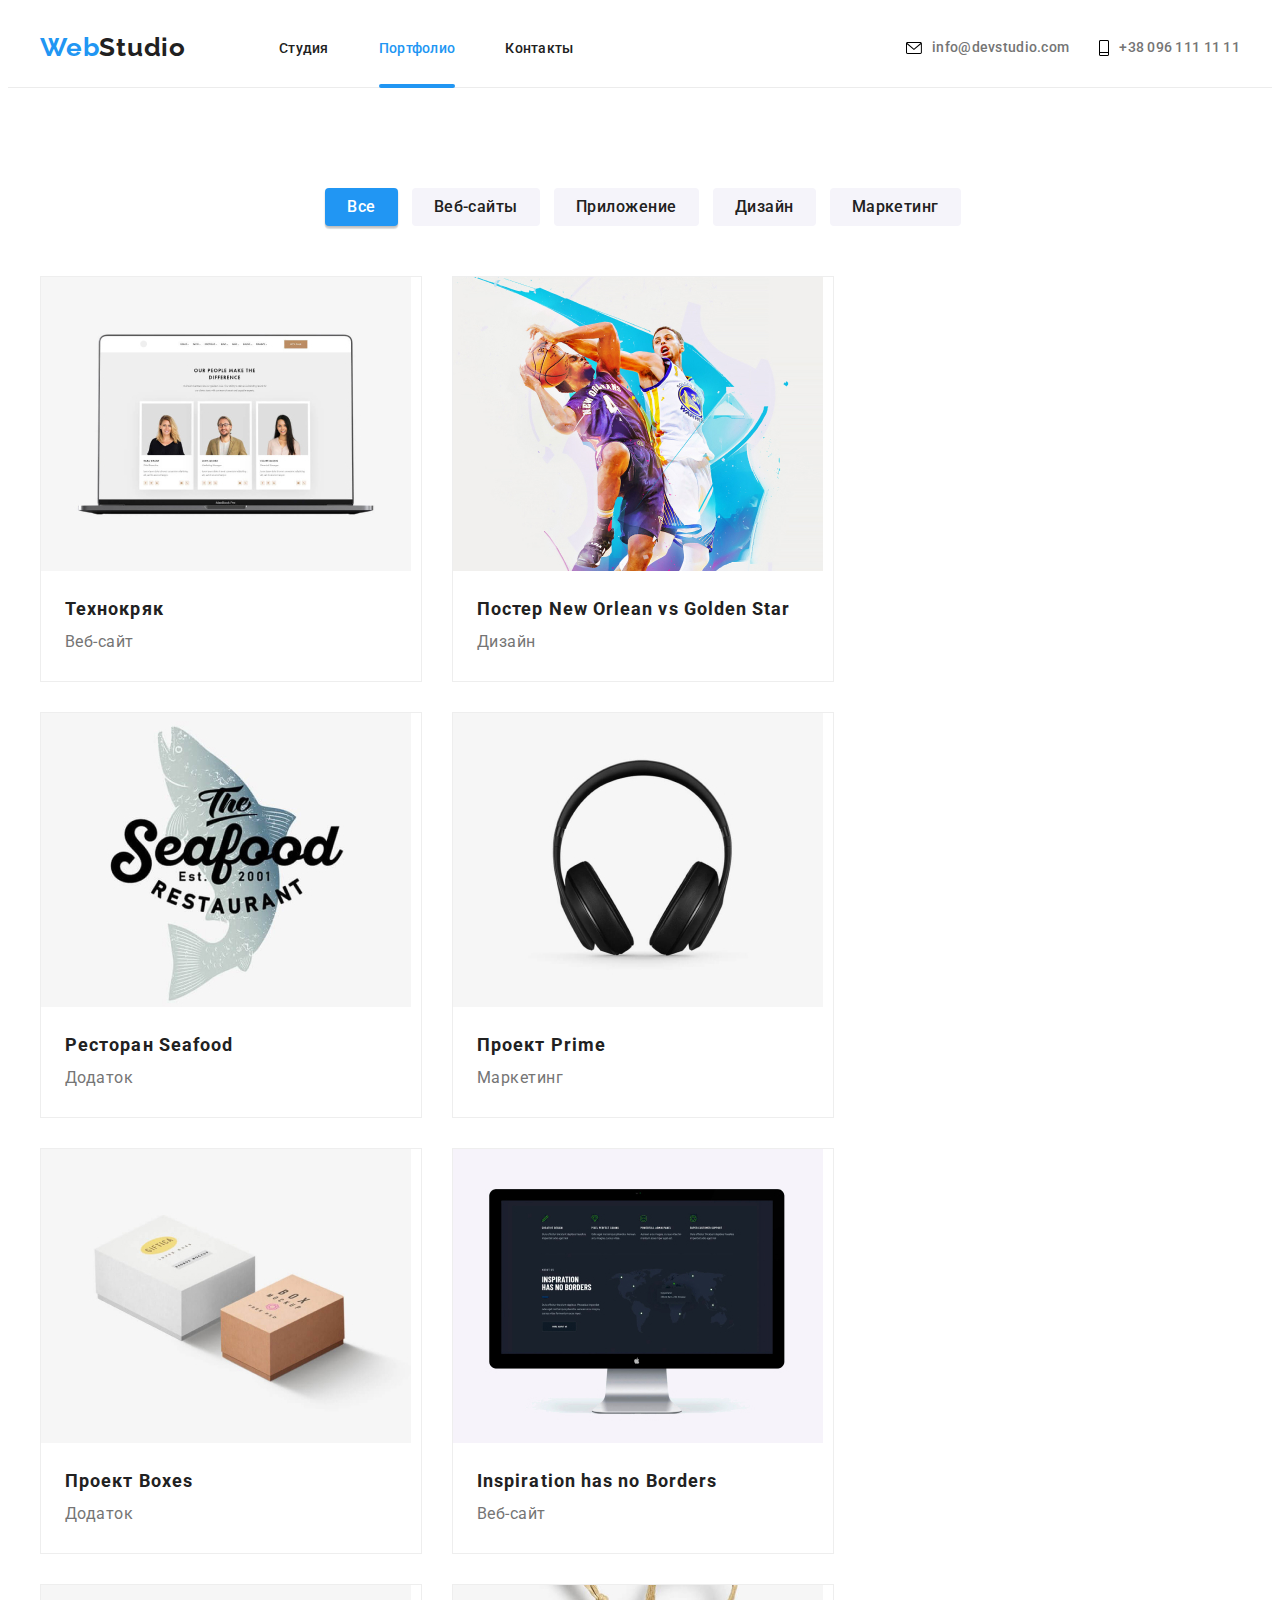
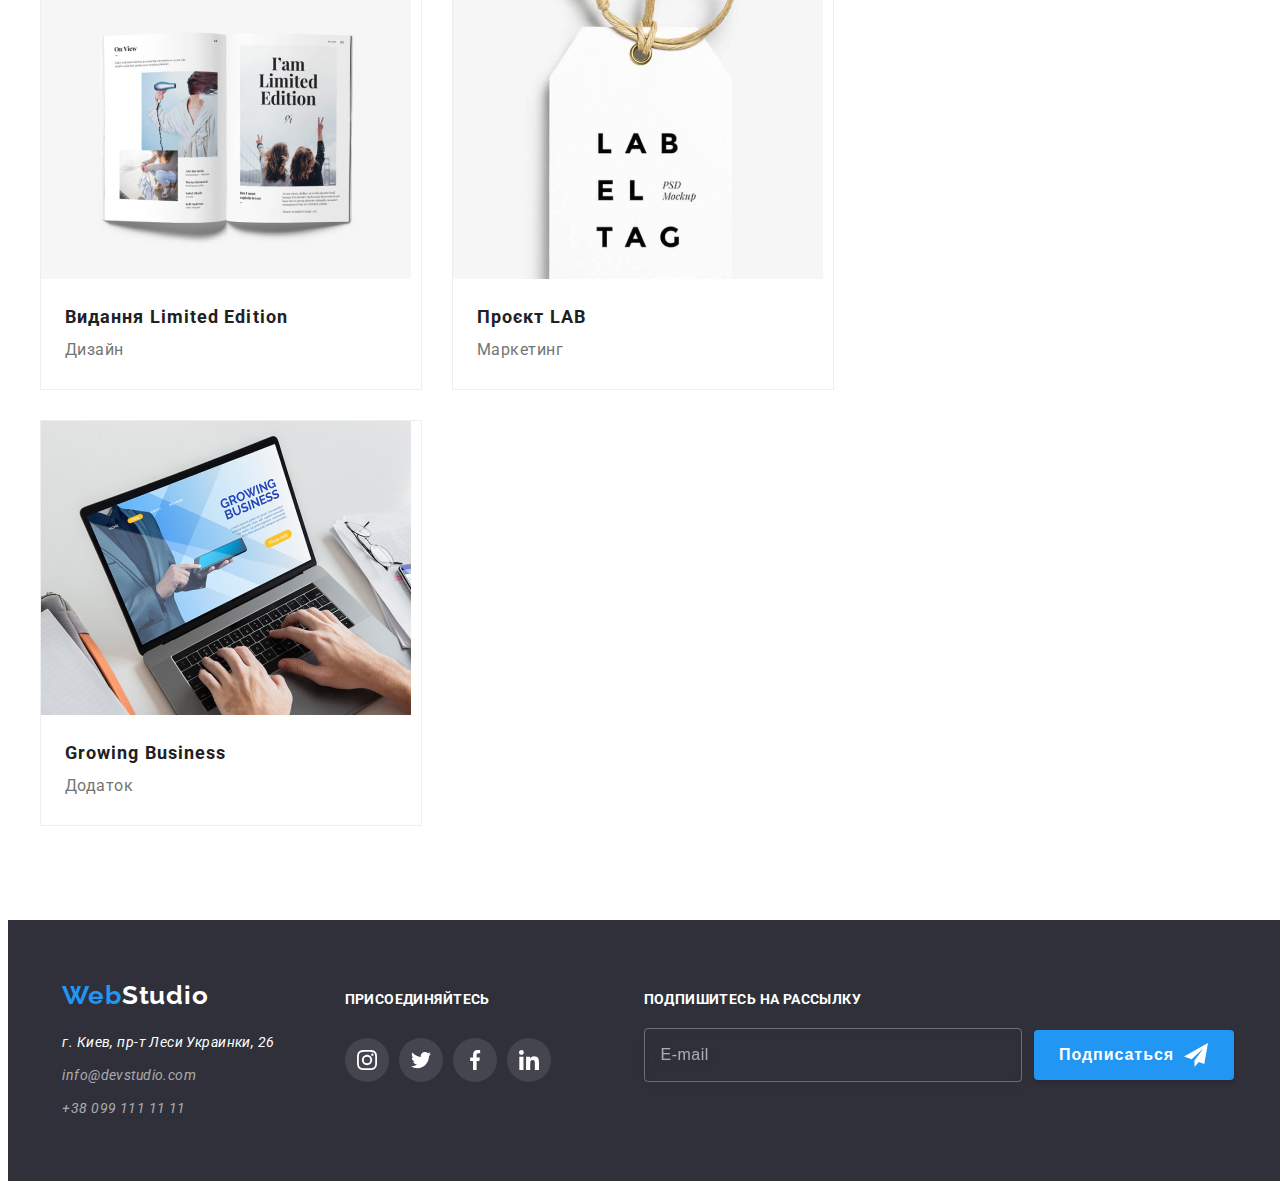
==== portfolio.html @ 8989e36a "Update portfolio.html" ====
<!DOCTYPE html>
<html lang="ru">

<head>
    <meta charset="UTF-8">
    <meta http-equiv="X-UA-Compatible" content="IE=edge">
    <meta name="viewport" content="width=device-width, initial-scale=1.0">
    <title>Portfolio</title>
    <!-- custom styles start -->
    <link rel="stylesheet" href="./CSS/main.min.css">
    <link rel="stylesheet" href="./CSS/styles.css">
    <!-- custom styles end -->
    <!-- fonts start -->
    <link rel="preconnect" href="https://fonts.googleapis.com">
    <link rel="preconnect" href="https://fonts.gstatic.com" crossorigin>
    <link
        href="https://fonts.googleapis.com/css2?family=Raleway:wght@700&family=Roboto:wght@400;500;700;900&display=swap"
        rel="stylesheet">
    <!-- fonts end-->
    <!--Normalizer start -->
    <link rel="stylesheet" href="https://cdnjs.cloudflare.com/ajax/libs/modern-normalize/1.1.0/modern-normalize.min.css"
        integrity="sha512-wpPYUAdjBVSE4KJnH1VR1HeZfpl1ub8YT/NKx4PuQ5NmX2tKuGu6U/JRp5y+Y8XG2tV+wKQpNHVUX03MfMFn9Q=="
        crossorigin="anonymous" referrerpolicy="no-referrer" />
    <!-- Normalizer end -->
</head>

<body data-body>
    <header class="header">
        <div class="header__container container">
            <a class="header__logo link logo" href="./index.html">Web<span class="header__span">Studio</span></a>
            <nav class="nav">
                <ul class="nav__list list">
                    <li class="nav__item">
                        <a class="nav__link nav__link link" href="index.html">Студия</a>
                    </li>
                    <li class="nav__item">
                        <a class="link nav__link--current link" href="portfolio.html">Портфолио</a>
                    </li>
                    <li class="nav__item">
                        <a class="link nav__link" href="Контакты">Контакты</a>
                    </li>
                </ul>
            </nav>
            <ul class="contact list">
                <li class="contact__item">
                    <a class="contact__mail link" href="mailto:info@devstudio.com">
                        <svg class="contact__icon" width="16px" height="12px">
                            <use href="./images/navigation.svg#icon-mail">
                            </use>
                        </svg>
                        info@devstudio.com
                    </a>
                </li>
                <li class="contact__item">
                    <a class="contact__tel link" href="tel:+380961111111">
                        <svg class="contact__icon" width="10px" height="16px">
                            <use class href="./images//navigation.svg#icon-phone">
                            </use>
                        </svg>
                        +38 096 111 11 11
                    </a>
                </li>
            </ul>
            <button class="mobile-menu-btn" type="button" data-menu-button>
                <svg class="mobile-menu-icon" width="24" height="16">
                    <use class="mobile-menu-burger" href="./images/symbol.svg#burger-menu"></use>
                    <use class="mobile-menu-close" href="./images/symbol.svg#mobile-close-btn"></use>
                </svg>
            </button>

<!-- Mobile menu-->
            <div class="mobile-menu" data-menu>
                <ul class="mobile-menu-nav list">
                    <li class="mobile-menu-nav-item">
                        <a class="mobile-menu-nav-link link" href="index.html">Студія</a>
                    </li>
                    <li class="mobile-menu-nav-item">
                        <a class="current mobile-menu-nav-link link" href="portfolio.html">Портфоліо</a>
                    </li>
                    <li class="mobile-menu-nav-item">
                        <a class="mobile-menu-nav-link link" href="">Контакти</a>
                    </li>
                </ul>
                <ul class="mobile-menu-contacts list">
                    <li class="mobile-menu-contacts-item">
                        <a class="mobile-menu-contacts-tel link" href="tel:+380961111111">+38 096 111 11 11</a>
                    </li>
                    <li class="mobile-menu-contacts-item">
                        <a class="mobile-menu-contacts-mail link" href="mailto:info@devstudio.com">info@devstudio.com</a>
                    </li>
                </ul>
                <ul class="mobile-menu-socials list">
                    <li class="mobile-menu-socials-item">
                        <a class="mobile-menu-socials-link link" href="">Instagram</a>
                    </li>
                    <li class="mobile-menu-socials-item">
                        <a class="mobile-menu-socials-link link" href="">Twitter</a>
                    </li>
                    <li class="mobile-menu-socials-item">
                        <a class="mobile-menu-socials-link link" href="">Facebook</a>
                    </li>
                    <li class="mobile-menu-socials-item">
                        <a class="mobile-menu-socials-link link" href="">LinkedIn</a>
                    </li>
                </ul>
            </div>
        </div>
    </header>
    <!-- MAIN CONTENT -->
    <main>
        <!-- HERO -->
        <section class="portfolio">
            <div class="container">
                <ul class="filter list">
                    <li class="filter__item">
                        <button class="filter__btns filter__btns--current" type="button">Все</button>
                    </li>
                    <li>
                        <button class="filter__btns" type="button">Веб-сайты</button>
                    </li>
                    <li>
                        <button class="filter__btns" type="button">Приложение</button>
                    </li>
                    <li>
                        <button class="filter__btns" type="button">Дизайн</button>
                    </li>
                    <li>
                        <button class="filter__btns" type="button">Маркетинг</button>
                    </li>
                </ul>

                <ul class="portfolio__list card-set list">
                    <li class="portfolio__item card-set__item">
                        <div class="portfolio__container">
                            <picture>
                                <!-- desctop version -->
                                <source 
                                    media="(min-width: 1200px)" 
                                    srcset="./images/portfolio/img-1_L.jpg 1x, ./images/portfolio/img-1_L@2x.jpg 2x"
                                    type="image/jpg"
                                />
    
                                <!-- tablet version -->
                                <source 
                                    media="(min-width: 768px)" 
                                    srcset="./images/portfolio/img-1_M.jpg 1x, ./images/portfolio/img-1_M@2x.jpg 2x"
                                    type="image/jpg"
                                />
    
                                 <!-- mobile version -->
                                <source 
                                    media="(max-width: 767px)" 
                                    srcset="./images/portfolio/img-1_S.jpg 1x, ./images/portfolio/img-1_S@2x.jpg 2x"
                                    type="image/jpg"
                                />
                                <img src="./images/portfolio/img-1_S.jpg" alt="Веб-сайт" width="450" height="294" />
                            </picture>
                            <div class="overlay">
                                <p class="overlay__subtitle">
                                    Ресурс пропонує комплексні пропозиції з різним рівнем функціоналу та сервісів. Все це дозволить відвідувачу отримати вичерпні відомості про компанію чи приватну особу.
                                </p>
                            </div>
                        </div>
                        <div class="photo-card">
                            <h3 class="photo-card__title">Технокряк</h3>
                            <p class="photo-card__subtitle">Веб-сайт</p>
                        </div>
                    </li>

                    <li class="portfolio__item card-set__item">
                        <div class="portfolio__container">
                            <picture>
                                <!-- desctop version -->
                                <source 
                                    media="(min-width: 1200px)" 
                                    srcset="./images/portfolio/img-2_L.jpg 1x, ./images/portfolio/img-2_L@2x.jpg 2x"
                                    type="image/jpg"
                                />
    
                                <!-- tablet version -->
                                <source 
                                    media="(min-width: 768px)" 
                                    srcset="./images/portfolio/img-2_M.jpg 1x, ./images/portfolio/img-2_M@2x.jpg 2x"
                                    type="image/jpg"
                                />
    
                                 <!-- mobile version -->
                                <source 
                                    media="(max-width: 767px)" 
                                    srcset="./images/portfolio/img-2_S.jpg 1x, ./images/portfolio/img-2_S@2x.jpg 2x"
                                    type="image/jpg"
                                />
                                <img src="./images/portfolio/img-2_S.jpg" alt="Дизайн" width="450" height="294" />
                            </picture>
                            <div class="overlay">
                                <p class="overlay__subtitle">
                                    Ресурс пропонує комплексні пропозиції з різним рівнем функціоналу та сервісів. Все це дозволить відвідувачу отримати вичерпні відомості про компанію чи приватну особу.
                                </p>
                            </div>
                        </div>
                        <div class="photo-card">
                            <h3 class="photo-card__title">Постер New Orlean vs Golden Star</h3>
                            <p class="photo-card__subtitle">Дизайн</p>
                        </div>
                    </li>

                    <li class="portfolio__item card-set__item">
                        <div class="portfolio__container">
                            <picture>
                                <!-- desctop version -->
                                <source 
                                    media="(min-width: 1200px)" 
                                    srcset="./images/portfolio/img-3_L.jpg 1x, ./images/portfolio/img-3_L@2x.jpg 2x"
                                    type="image/jpg"
                                />
    
                                <!-- tablet version -->
                                <source 
                                    media="(min-width: 768px)" 
                                    srcset="./images/portfolio/img-3_M.jpg 1x, ./images/portfolio/img-3_M@2x.jpg 2x"
                                    type="image/jpg"
                                />
    
                                 <!-- mobile version -->
                                <source 
                                    media="(max-width: 767px)" 
                                    srcset="./images/portfolio/img-3_S.jpg 1x, ./images/portfolio/img-3_S@2x.jpg 2x"
                                    type="image/jpg"
                                />
                                <img src="./images/portfolio/img-3_S.jpg" alt="Додаток" width="450" height="294" />
                            </picture>
                            <div class="overlay">
                                <p class="overlay__subtitle">
                                    Ресурс пропонує комплексні пропозиції з різним рівнем функціоналу та сервісів. Все це дозволить відвідувачу отримати вичерпні відомості про компанію чи приватну особу.
                                </p>
                            </div>
                        </div>
                        <div class="photo-card">
                            <h3 class="photo-card__title">Ресторан Seafood</h3>
                            <p class="photo-card__subtitle">Додаток</p>
                        </div>
                    </li>

                    <li class="portfolio__item card-set__item">
                        <div class="portfolio__container">
                            <picture>
                                <!-- desctop version -->
                                <source 
                                    media="(min-width: 1200px)" 
                                    srcset="./images/portfolio/img-4_L.jpg 1x, ./images/portfolio/img-4_L@2x.jpg 2x"
                                    type="image/jpg"
                                />
    
                                <!-- tablet version -->
                                <source 
                                    media="(min-width: 768px)" 
                                    srcset="./images/portfolio/img-4_M.jpg 1x, ./images/portfolio/img-4_M@2x.jpg 2x"
                                    type="image/jpg"
                                />
    
                                 <!-- mobile version -->
                                <source 
                                    media="(max-width: 767px)" 
                                    srcset="./images/portfolio/img-4_S.jpg 1x, ./images/portfolio/img-4_S@2x.jpg 2x"
                                    type="image/jpg"
                                />
                                <img src="./images/portfolio/img-4_S.jpg" alt="Маркетинг" width="450" height="294" />
                            </picture>                            
                            <div class="overlay">
                                <p class="overlay__subtitle">
                                    Ресурс пропонує комплексні пропозиції з різним рівнем функціоналу та сервісів. Все це дозволить відвідувачу отримати вичерпні відомості про компанію чи приватну особу.
                                </p>
                            </div>
                        </div>
                        <div class="photo-card">
                            <h3 class="photo-card__title">Проект Prime</h3>
                            <p class="photo-card__subtitle">Маркетинг</p>
                        </div>
                    </li>

                    <li class="portfolio__item card-set__item">
                        <div class="portfolio__container">
                            <picture>
                                <!-- desctop version -->
                                <source 
                                    media="(min-width: 1200px)" 
                                    srcset="./images/portfolio/img-5_L.jpg 1x, ./images/portfolio/img-5_L@2x.jpg 2x"
                                    type="image/jpg"
                                />
    
                                <!-- tablet version -->
                                <source 
                                    media="(min-width: 768px)" 
                                    srcset="./images/portfolio/img-5_M.jpg 1x, ./images/portfolio/img-5_M@2x.jpg 2x"
                                    type="image/jpg"
                                />
    
                                 <!-- mobile version -->
                                <source 
                                    media="(max-width: 767px)" 
                                    srcset="./images/portfolio/img-5_S.jpg 1x, ./images/portfolio/img-5_S@2x.jpg 2x"
                                    type="image/jpg"
                                />
                                <img src="./images/portfolio/img-5_S.jpg" alt="Додаток" width="450" height="294" />
                            </picture>
                            <div class="overlay">
                                <p class="overlay__subtitle">
                                    Ресурс пропонує комплексні пропозиції з різним рівнем функціоналу та сервісів. Все це дозволить відвідувачу отримати вичерпні відомості про компанію чи приватну особу.
                                </p>
                            </div>
                        </div>
                        <div class="photo-card">
                            <h3 class="photo-card__title">Проект Boxes</h3>
                            <p class="photo-card__subtitle">Додаток</p>
                        </div>
                    </li>

                    <li class="portfolio__item card-set__item">
                        <div class="portfolio__container">
                            <picture>
                                <!-- desctop version -->
                                <source 
                                    media="(min-width: 1200px)" 
                                    srcset="./images/portfolio/img-6_L.jpg 1x, ./images/portfolio/img-6_L@2x.jpg 2x"
                                    type="image/jpg"
                                />
    
                                <!-- tablet version -->
                                <source 
                                    media="(min-width: 768px)" 
                                    srcset="./images/portfolio/img-6_M.jpg 1x, ./images/portfolio/img-6_M@2x.jpg 2x"
                                    type="image/jpg"
                                />
    
                                 <!-- mobile version -->
                                <source 
                                    media="(max-width: 767px)" 
                                    srcset="./images/portfolio/img-6_S.jpg 1x, ./images/portfolio/img-6_S@2x.jpg 2x"
                                    type="image/jpg"
                                />
                                <img src="./images/portfolio/img-6_S.jpg" alt="Веб-сайт" width="450" height="294" />
                            </picture>
                            <div class="overlay">
                                <p class="overlay__subtitle">
                                    Ресурс пропонує комплексні пропозиції з різним рівнем функціоналу та сервісів. Все це дозволить відвідувачу отримати вичерпні відомості про компанію чи приватну особу.
                                </p>
                            </div>
                        </div>
                        <div class="photo-card">
                            <h3 class="photo-card__title">Inspiration has no Borders</h3>
                            <p class="photo-card__subtitle">Веб-сайт</p>
                        </div>
                    </li>

                    <li class="portfolio__item card-set__item">
                        <div class="portfolio__container">
                            <picture>
                                <!-- desctop version -->
                                <source 
                                    media="(min-width: 1200px)" 
                                    srcset="./images/portfolio/img-7_L.jpg 1x, ./images/portfolio/img-7_L@2x.jpg 2x"
                                    type="image/jpg"
                                />
    
                                <!-- tablet version -->
                                <source 
                                    media="(min-width: 768px)" 
                                    srcset="./images/portfolio/img-7_M.jpg 1x, ./images/portfolio/img-7_M@2x.jpg 2x"
                                    type="image/jpg"
                                />
    
                                 <!-- mobile version -->
                                <source 
                                    media="(max-width: 767px)" 
                                    srcset="./images/portfolio/img-7_S.jpg 1x, ./images/portfolio/img-7_S@2x.jpg 2x"
                                    type="image/jpg"
                                />
                                <img src="./images/portfolio/img-7_S.jpg" alt="Дизайн" width="450" height="294" />
                            </picture>
                            <div class="overlay">
                                <p class="overlay__subtitle">
                                    Ресурс пропонує комплексні пропозиції з різним рівнем функціоналу та сервісів. Все це дозволить відвідувачу отримати вичерпні відомості про компанію чи приватну особу.
                                </p>
                            </div>
                        </div>
                        <div class="photo-card">
                            <h3 class="photo-card__title">Видання Limited Edition</h3>
                            <p class="photo-card__subtitle">Дизайн</p>
                        </div>
                    </li>

                    <li class="portfolio__item card-set__item">
                        <div class="portfolio__container">
                            <picture>
                                <!-- desctop version -->
                                <source 
                                    media="(min-width: 1200px)" 
                                    srcset="./images/portfolio/img-8_L.jpg 1x, ./images/portfolio/img-8_L@2x.jpg 2x"
                                    type="image/jpg"
                                />
    
                                <!-- tablet version -->
                                <source 
                                    media="(min-width: 768px)" 
                                    srcset="./images/portfolio/img-8_M.jpg 1x, ./images/portfolio/img-8_M@2x.jpg 2x"
                                    type="image/jpg"
                                />
    
                                 <!-- mobile version -->
                                <source 
                                    media="(max-width: 767px)" 
                                    srcset="./images/portfolio/img-8_S.jpg 1x, ./images/portfolio/img-8_S@2x.jpg 2x"
                                    type="image/jpg"
                                />
                                <img src="./images/portfolio/img-8_S.jpg" alt="Маркетинг" width="450" height="294" />
                            </picture>
                            <div class="overlay">
                                <p class="overlay__subtitle">
                                    Ресурс пропонує комплексні пропозиції з різним рівнем функціоналу та сервісів. Все це дозволить відвідувачу отримати вичерпні відомості про компанію чи приватну особу.
                                </p>
                            </div>
                        </div>
                        <div class="photo-card">
                            <h3 class="photo-card__title">Проєкт LAB</h3>
                            <p class="photo-card__subtitle">Маркетинг</p>
                        </div>
                    </li>

                    <li class="portfolio__item card-set__item">
                        <div class="portfolio__container">
                            <picture>
                                <!-- desctop version -->
                                <source 
                                    media="(min-width: 1200px)" 
                                    srcset="./images/portfolio/img-9_L.jpg 1x, ./images/portfolio/img-9_L@2x.jpg 2x"
                                    type="image/jpg"
                                />
    
                                <!-- tablet version -->
                                <source 
                                    media="(min-width: 768px)" 
                                    srcset="./images/portfolio/img-9_M.jpg 1x, ./images/portfolio/img-9_M@2x.jpg 2x"
                                    type="image/jpg"
                                />
    
                                 <!-- mobile version -->
                                <source 
                                    media="(max-width: 767px)" 
                                    srcset="./images/portfolio/img-9_S.jpg 1x, ./images/portfolio/img-9_S@2x.jpg 2x"
                                    type="image/jpg"
                                />
                                <img src="./images/portfolio/img-9_S.jpg" alt="Додаток" width="450" height="294" />
                            </picture>
                            <div class="overlay">
                                <p class="overlay__subtitle">
                                    Ресурс пропонує комплексні пропозиції з різним рівнем функціоналу та сервісів. Все це дозволить відвідувачу отримати вичерпні відомості про компанію чи приватну особу.
                                </p>
                            </div>
                        </div>
                        <div class="photo-card">
                            <h3 class="photo-card__title">Growing Business</h3>
                            <p class="photo-card__subtitle">Додаток</p>
                        </div>
                    </li>
                </ul>
            </div>
        </section>
        <script src="./JS/modal.js"></script>
        <script src="./JS/menu.js"></script>
    </main>
    <!-- FOOTER -->
    <footer class="footer">
        <div class="footer__container">
            <div class="footer__bg">
                <a class="footer__logo" href="./index.html">Web<span class="footer__span">Studio</span></a>
                <address class="address">
                    <ul class="address__list list">
                        <li class="address__item">
                            <a class="address__loc link" href="https://bit.ly/3pXMvUd" target="_blank"
                                rel="noopener noreferrer">
                                г. Киев, пр-т Леси Украинки, 26
                            </a>
                        </li>
                        <li class="address__item">
                            <a class="address__info link" href="mailto:info@devstudio.com">
                                info@devstudio.com
                            </a>
                        </li>
                        <li class="address__descr">
                            <a class="address__info link" href="tel:+380991111111">
                                +38 099 111 11 11
                            </a>
                        </li>
                    </ul>
                </address>
            </div>
            <div class="footer__social-media social-media">
                <h3 class="social-media__text">присоединяйтесь</h3>
                <ul class="social-media__list list">
                    <li class="social-media__item">
                        <a class="social-media__link link" href="" target="_blank" rel="noopener noreferrer"
                            aria-label="instagram">
                            <svg class="social-media__icon--white" width="20" height="20">
                                <use href="./images/icons.svg#icon-instagram"></use>
                            </svg>
                        </a>
                    </li>
                    <li class="social-media__item">
                        <a class="social-media__link link" href="" target="_blank" rel="noopener noreferrer"
                            aria-label="instagram">
                            <svg class="social-media__icon social-media__icon--white" width="20" height="20">
                                <use href="./images/icons.svg#icon-twitter"></use>
                            </svg>
                        </a>
                    </li>
                    <li class="social-media__item">
                        <a class="social-media__link link" href="" target="_blank" rel="noopener noreferrer"
                            aria-label="instagram">
                            <svg class="social-media__icon social-media__icon--white" width="20" height="20">
                                <use href="./images/icons.svg#icon-facebook"></use>
                            </svg>
                        </a>
                    </li>
                    <li class="social-media__item">
                        <a class="social-media__link link" href="" target="_blank" rel="noopener noreferrer"
                            aria-label="instagram">
                            <svg class="social-media__icon social-media__icon--white" width="20" height="20">
                                <use href="./images/icons.svg#icon-linkedin"></use>
                            </svg>
                        </a>
                    </li>
                </ul>
            </div>
            <form class="subscribe">
                <p class="subscribe__title">Подпишитесь на рассылку</p>
                <label class="subscribe__container">
                    <input type="email" class="subscribe__mail" placeholder="E-mail">
                    <div class="submit">
                        <button type="submit" class="submit__button">Подписаться</button>
                        <svg class="submit__icon" width="24px" height="24px">
                            <use href="./images/symbol.svg#icon-send"></use>
                        </svg>
                    </div>
                </label>
            </form>
        </div>
    </footer>
</body>

</html>
---- CSS/main.min.css ----
:root{--main-font: *Roboto*;--secondaty-font: font-family: "Raleway", sans-serif;font-family:"Roboto",sans-serif;--main-color: #212121;--second-color: #757575;--third-color: #2196F3;--bg-color-one: #2F303A;--bg-color-second: #2196F3;--items: 3;--indent: 30px;--anim-slow: 250ms cubic-bezier(0.4, 0, 0.2, 1) ease-in-out;--anim-fast: 250ms ease-in-out}.visually-hidden{position:absolute;white-space:nowrap;width:1px;height:1px;overflow:hidden;border:0;padding:0;clip:rect(0 0 0 0);-webkit-clip-path:inset(50%);clip-path:inset(50%);margin:-1px}.footer__container,.benefits__container,.header__container{width:1200px;padding-left:15px;padding-right:15px;margin-left:auto;margin-right:auto}body{font-family:"Roboto";font-style:normal}body.no-scroll{overflow:hidden}h1,h2,h3,h4,p{margin:0px}img{display:block;max-width:100%;height:auto}.link{text-decoration:none}.link:active{color:var(--third-color)}.list{list-style:none;margin:0px;padding:0px}.card-set{display:-webkit-box;display:-ms-flexbox;display:flex;-ms-flex-wrap:wrap;flex-wrap:wrap;gap:var(--indent)}.card-set__item{-ms-flex-preferred-size:calc((100% - var(--indent)*(var(--items) - 1))/var(--items));flex-basis:calc((100% - var(--indent)*(var(--items) - 1))/var(--items))}.container{width:100%;padding-left:15px;padding-right:15px;margin-left:auto;margin-right:auto}@media screen and (min-width: 480px){.container{max-width:480px}}@media screen and (min-width: 768px){.container{max-width:768px}}@media screen and (min-width: 1200px){.container{max-width:1200px}}.social-media{display:-webkit-box;display:-ms-flexbox;display:flex;-webkit-box-pack:center;-ms-flex-pack:center;justify-content:center;gap:10px}.social-media__link{display:-webkit-box;display:-ms-flexbox;display:flex;-webkit-box-align:center;-ms-flex-align:center;align-items:center;-webkit-box-pack:center;-ms-flex-pack:center;justify-content:center;background-color:#fff;border-radius:50%;width:44px;height:44px;-webkit-transition:background-color 250ms cubic-bezier(0.4, 0, 0.2, 1);transition:background-color 250ms cubic-bezier(0.4, 0, 0.2, 1)}.social-media__link:hover>.social-media__icon,.social-media__link:focus>.social-media__icon{fill:#fff}.social-media__icon{fill:#afb1b8}.social-media__link:hover,.social-media__link:focus{background-color:#2196f3}.social-media__text{font-weight:700;font-size:14px;line-height:1.14;letter-spacing:.03em;text-transform:uppercase;margin-bottom:20px;color:#fff}.social-media__link{display:-webkit-box;display:-ms-flexbox;display:flex;-webkit-box-align:center;-ms-flex-align:center;align-items:center;-webkit-box-pack:center;-ms-flex-pack:center;justify-content:center;background:rgba(255,255,255,.1);border-radius:50%;width:44px;height:44px;-webkit-transition:background-color 250ms cubic-bezier(0.4, 0, 0.2, 1);transition:background-color 250ms cubic-bezier(0.4, 0, 0.2, 1)}.social-media__link:hover .social-media__icon,.social-media__link:focus .social-media__icon{fill:#fff}.social-media__link:hover,.social-media__link:focus{background-color:#2196f3}.social-media__icon--white{fill:#fff}.social-media__list{display:-webkit-box;display:-ms-flexbox;display:flex;gap:10px}.contact{display:none;margin-left:auto;gap:30px}@media screen and (min-width: 768px){.contact{display:block}}@media screen and (min-width: 1200px){.contact{display:-webkit-box;display:-ms-flexbox;display:flex}}@media screen and (min-width: 768px){.contact__item:not(:last-child){margin-bottom:12px}}@media screen and (min-width: 1200px){.contact__item:not(:last-child){margin-bottom:0px}}.contact__tel{color:var(--second-color);font-weight:500;font-size:14px;line-height:1.14;letter-spacing:.02em;display:-webkit-box;display:-ms-flexbox;display:flex;-webkit-box-align:center;-ms-flex-align:center;align-items:center;gap:10px}.contact__mail{font-weight:500;font-size:14px;line-height:1.14;letter-spacing:.02em;color:#757575;display:-webkit-box;display:-ms-flexbox;display:flex;-webkit-box-align:center;-ms-flex-align:center;align-items:center;gap:10px}.contact__mail:hover .contact__icon,.contact__mail:focus .contact__icon{fill:#188ce8}.contact__tel:hover .contact__icon,.contact__tel:focus .contact__icon{fill:#188ce8}.contact__mail:hover,.contact__mail:focus{color:#188ce8}.contact__tel:hover,.contact__tel:focus{color:#188ce8}.backdrop{position:fixed;top:0;left:0;z-index:1000;width:100%;height:100%;background-color:rgba(55,57,63,.23);opacity:1;visibility:visible;pointer-events:initial;-webkit-transition:opacity 250ms cubic-bezier(0.4, 0, 0.2, 1),visibility 250ms cubic-bezier(0.4, 0, 0.2, 1);transition:opacity 250ms cubic-bezier(0.4, 0, 0.2, 1),visibility 250ms cubic-bezier(0.4, 0, 0.2, 1)}.backdrop.is-hidden{opacity:0;visibility:hidden;pointer-events:none}.modal{position:absolute;top:50%;left:50%;background-color:#fff;-webkit-transform:translate(-50%, -50%);transform:translate(-50%, -50%);min-width:528px;min-height:581px;-webkit-box-shadow:0px 1px 3px rgba(0,0,0,.12),0px 1px 1px rgba(0,0,0,.14),0px 2px 1px rgba(0,0,0,.2);box-shadow:0px 1px 3px rgba(0,0,0,.12),0px 1px 1px rgba(0,0,0,.14),0px 2px 1px rgba(0,0,0,.2);border-radius:4px}.modal__close-btn{position:absolute;top:20px;right:20px;display:-webkit-box;display:-ms-flexbox;display:flex;-webkit-box-align:center;-ms-flex-align:center;align-items:center;-webkit-box-pack:center;-ms-flex-pack:center;justify-content:center;-webkit-transform:translate(50%, -50%);transform:translate(50%, -50%);width:30px;height:30px;padding:0;background:#fff;border:1px solid rgba(0,0,0,.1);border-radius:50%;cursor:pointer;-webkit-transition:fill 250ms cubic-bezier(0.4, 0, 0.2, 1);transition:fill 250ms cubic-bezier(0.4, 0, 0.2, 1)}.modal__close-btn:hover{fill:#2196f3}.modal__form{display:-webkit-box;display:-ms-flexbox;display:flex;-webkit-box-orient:vertical;-webkit-box-direction:normal;-ms-flex-direction:column;flex-direction:column;padding:40px}.modal__label{margin-bottom:4px;font-weight:400;font-size:12px;line-height:1.17;letter-spacing:.01em;color:#757575}.modal__policy{display:-webkit-box;display:-ms-flexbox;display:flex;-webkit-box-align:center;-ms-flex-align:center;align-items:center;-webkit-box-pack:center;-ms-flex-pack:center;justify-content:center;margin-top:20px;margin-bottom:30px}.modal__submit{display:-webkit-box;display:-ms-flexbox;display:flex;-webkit-box-align:center;-ms-flex-align:center;align-items:center;text-align:center;margin-left:auto;margin-right:auto}.modal__button{width:200px;height:50px;left:700px;top:712px;cursor:pointer;font-weight:700;font-size:16px;line-height:1.87;letter-spacing:.06em;color:#fff;background:#2196f3;-webkit-box-shadow:0px 4px 4px rgba(0,0,0,.15);box-shadow:0px 4px 4px rgba(0,0,0,.15);border-radius:4px;border-color:#2196f3;border:rgba(0,0,0,0)}.form__field{display:-webkit-box;display:-ms-flexbox;display:flex;-webkit-box-orient:vertical;-webkit-box-direction:normal;-ms-flex-direction:column;flex-direction:column;margin-bottom:10px}.form__container{position:relative}.form__svg{position:absolute;top:50%;left:15px;-webkit-transform:translateY(-50%);transform:translateY(-50%)}.form__title{display:-webkit-box;display:-ms-flexbox;display:flex;-webkit-box-pack:center;-ms-flex-pack:center;justify-content:center;text-align:center;margin-bottom:18px;font-weight:700;font-size:20px;line-height:1.15;letter-spacing:.03em;color:#212121}.form__input{height:40px;width:100%;border:1px solid rgba(33,33,33,.2);border-radius:4px;padding-left:42px;outline:rgba(0,0,0,0);-webkit-transition:border-color 250ms cubic-bezier(0.4, 0, 0.2, 1);transition:border-color 250ms cubic-bezier(0.4, 0, 0.2, 1)}.form__input:focus+.form__svg{fill:#188ce8}.form__input:focus{border-color:#2196f3}textarea{resize:none}::-webkit-input-placeholder{font-weight:400;font-size:12px;line-height:1.17;letter-spacing:.01em;color:rgba(117,117,117,.5)}::-moz-placeholder{font-weight:400;font-size:12px;line-height:1.17;letter-spacing:.01em;color:rgba(117,117,117,.5)}:-ms-input-placeholder{font-weight:400;font-size:12px;line-height:1.17;letter-spacing:.01em;color:rgba(117,117,117,.5)}::-ms-input-placeholder{font-weight:400;font-size:12px;line-height:1.17;letter-spacing:.01em;color:rgba(117,117,117,.5)}::placeholder{font-weight:400;font-size:12px;line-height:1.17;letter-spacing:.01em;color:rgba(117,117,117,.5)}.comment__item{height:120px;padding:12px 16px;border:1px solid rgba(33,33,33,.2);border-radius:4px;outline:rgba(0,0,0,0)}.comment__item:focus{border-color:#2196f3}.field-label{font-weight:400;font-size:14px;line-height:1.7;letter-spacing:.03em;color:#757575}.agreements{color:#2196f3;text-decoration:underline;cursor:pointer}.checkbox{position:relative;display:-webkit-box;display:-ms-flexbox;display:flex;-webkit-box-align:center;-ms-flex-align:center;align-items:center}.checkbox__container{display:-webkit-inline-box;display:-ms-inline-flexbox;display:inline-flex;-webkit-box-pack:center;-ms-flex-pack:center;justify-content:center;-webkit-box-align:center;-ms-flex-align:center;align-items:center;margin-right:8px;width:16px;height:15px;outline:2px solid #212121;outline-offset:-2px;border-radius:2px;background-color:#fff;-webkit-transition:background-color 250ms,outline 250ms;transition:background-color 250ms,outline 250ms}.checkbox__input{margin-right:8px}.checkbox__input:checked+.checkbox__container{background-color:#2196f3;outline:rgba(0,0,0,0)}.mobile-menu-btn{background-color:rgba(0,0,0,0);border:none;width:40px;height:40px;display:-webkit-box;display:-ms-flexbox;display:flex;-webkit-box-align:center;-ms-flex-align:center;align-items:center;-webkit-box-pack:center;-ms-flex-pack:center;justify-content:center;margin-left:auto;z-index:10}@media screen and (min-width: 768px){.mobile-menu-btn{display:none}}.mobile-menu-icon:hover .mobile-menu-burger,.mobile-menu-icon:focus .mobile-menu-burger{fill:#2196f3}.mobile-menu-close{opacity:0;-webkit-transition:500ms;transition:500ms}.mobile-menu-btn.is-open .mobile-menu-close{opacity:1}.mobile-menu-burger{-webkit-transition:500ms;transition:500ms}.mobile-menu-btn.is-open .mobile-menu-burger{opacity:0}.mobile-menu{position:fixed;top:0;left:0;width:100%;height:100vh;padding:48px 40px;background-color:#fff;z-index:1;-webkit-transition:-webkit-transform 500ms;transition:-webkit-transform 500ms;transition:transform 500ms;transition:transform 500ms, -webkit-transform 500ms;display:-webkit-box;display:-ms-flexbox;display:flex;-webkit-box-orient:vertical;-webkit-box-direction:normal;-ms-flex-direction:column;flex-direction:column;-webkit-transform:translateX(150%);transform:translateX(150%)}.mobile-menu.is-open{-webkit-transform:translateX(0);transform:translateX(0)}.mobile-menu-nav{display:-webkit-box;display:-ms-flexbox;display:flex;-webkit-box-orient:vertical;-webkit-box-direction:normal;-ms-flex-direction:column;flex-direction:column;margin-bottom:auto;gap:32px}.mobile-menu-contacts{margin-bottom:64px;display:-webkit-box;display:-ms-flexbox;display:flex;-webkit-box-orient:vertical;-webkit-box-direction:normal;-ms-flex-direction:column;flex-direction:column;gap:32px}.mobile-menu-socials{display:-webkit-box;display:-ms-flexbox;display:flex;-webkit-box-align:center;-ms-flex-align:center;align-items:center;-ms-flex-wrap:wrap;flex-wrap:wrap;gap:10px}.mobile-menu-socials-link{font-weight:500;font-size:18px;line-height:1.22;letter-spacing:.02em;color:#2196f3}.mobile-menu-socials-item:not(:last-child) .mobile-menu-socials-link{padding-right:10px;border-right:1px solid rgba(33,33,33,.2)}.mobile-menu-contacts-tel{font-weight:500;font-size:34px;line-height:1.18;letter-spacing:.02em;color:#2196f3}.mobile-menu-contacts-mail{font-weight:500;font-size:24px;line-height:1.17;letter-spacing:.02em;color:#757575}.mobile-menu-nav-item .mobile-menu-nav-link{font-weight:500;font-size:40px;line-height:1.18;letter-spacing:.02em;color:#212121}.mobile-menu-nav-item .current{color:#2196f3}.header{padding-top:24px;padding-bottom:24px;border-bottom:1px solid #ececec}.header__container{display:-webkit-box;display:-ms-flexbox;display:flex;-webkit-box-align:center;-ms-flex-align:center;align-items:center;-webkit-box-pack:center;-ms-flex-pack:center;justify-content:center}.header__logo{font-family:"Raleway";font-weight:700;font-size:26px;line-height:1.2;letter-spacing:.03em;color:var(--third-color);display:-webkit-box;display:-ms-flexbox;display:flex;margin-right:93px}.header__span{color:var(--main-color)}.nav{display:none}@media screen and (min-width: 768px){.nav{display:block}}.nav__list{display:-webkit-box;display:-ms-flexbox;display:flex;-webkit-box-align:center;-ms-flex-align:center;align-items:center;padding-left:0px}.nav__item:not(:last-child){margin-right:50px}.nav__link{color:var(--main-color);font-weight:500;font-size:14px;line-height:1.14;letter-spacing:.02em}.nav__link--current{position:relative;font-weight:500;font-size:14px;line-height:1.14;letter-spacing:.02em;color:#2196f3}.nav__link--current::after{content:"";position:absolute;bottom:0;left:0;-webkit-transform:translateY(32px);transform:translateY(32px);display:inline-block;width:100%;height:4px;background:#2196f3;border-radius:2px}.nav__link:hover,.nav__link:focus{font-weight:500;font-size:14px;line-height:1.14;letter-spacing:.02em;color:#188ce8}.hero{background-repeat:no-repeat;background-position:center;background-size:cover;background-color:rgba(47,48,58,.4);padding-top:200px;padding-bottom:200px;display:-webkit-box;display:-ms-flexbox;display:flex;-webkit-box-orient:vertical;-webkit-box-direction:normal;-ms-flex-direction:column;flex-direction:column;-webkit-box-align:center;-ms-flex-align:center;align-items:center;-webkit-box-pack:center;-ms-flex-pack:center;justify-content:center;background-image:url(../../images/header/header_S.jpg),-webkit-gradient(linear, left top, right top, from(rgba(47, 48, 58, 0.4)), to(rgba(47, 48, 58, 0.4)));background-image:url(../../images/header/header_S.jpg),linear-gradient(to right, rgba(47, 48, 58, 0.4), rgba(47, 48, 58, 0.4))}@media(min-device-pixel-ratio: 2),(-webkit-min-device-pixel-ratio: 2),(min-resolution: 192dpi),(min-resolution: 2dppx){.hero{background-image:url(../../images/header/header_S@2x.jpg),-webkit-gradient(linear, left top, right top, from(rgba(47, 48, 58, 0.4)), to(rgba(47, 48, 58, 0.4)));background-image:url(../../images/header/header_S@2x.jpg),linear-gradient(to right, rgba(47, 48, 58, 0.4), rgba(47, 48, 58, 0.4))}}@media screen and (min-width: 768px){.hero{background-image:url(../../images/header/header_M.jpg),-webkit-gradient(linear, left top, right top, from(rgba(47, 48, 58, 0.4)), to(rgba(47, 48, 58, 0.4)));background-image:url(../../images/header/header_M.jpg),linear-gradient(to right, rgba(47, 48, 58, 0.4), rgba(47, 48, 58, 0.4))}}@media screen and (min-width: 768px)and (min-device-pixel-ratio: 2),screen and (min-width: 768px)and (-webkit-min-device-pixel-ratio: 2),screen and (min-width: 768px)and (min-resolution: 192dpi),screen and (min-width: 768px)and (min-resolution: 2dppx){.hero{background-image:url(../../images/header/header_M@2x.jpg),-webkit-gradient(linear, left top, right top, from(rgba(47, 48, 58, 0.4)), to(rgba(47, 48, 58, 0.4)));background-image:url(../../images/header/header_M@2x.jpg),linear-gradient(to right, rgba(47, 48, 58, 0.4), rgba(47, 48, 58, 0.4))}}@media screen and (min-width: 1200px){.hero{background-image:url(../../images/header/header_L.jpg),-webkit-gradient(linear, left top, right top, from(rgba(47, 48, 58, 0.4)), to(rgba(47, 48, 58, 0.4)));background-image:url(../../images/header/header_L.jpg),linear-gradient(to right, rgba(47, 48, 58, 0.4), rgba(47, 48, 58, 0.4))}}@media screen and (min-width: 1200px)and (min-device-pixel-ratio: 2),screen and (min-width: 1200px)and (-webkit-min-device-pixel-ratio: 2),screen and (min-width: 1200px)and (min-resolution: 192dpi),screen and (min-width: 1200px)and (min-resolution: 2dppx){.hero{background-image:url(../../images/header/header_L@2x.jpg),-webkit-gradient(linear, left top, right top, from(rgba(47, 48, 58, 0.4)), to(rgba(47, 48, 58, 0.4)));background-image:url(../../images/header/header_L@2x.jpg),linear-gradient(to right, rgba(47, 48, 58, 0.4), rgba(47, 48, 58, 0.4))}}.hero__title{font-family:"Roboto";font-style:normal;max-width:360px;font-weight:900;font-size:26px;line-height:1.6;text-align:center;letter-spacing:.06em;text-transform:uppercase;color:#fff;margin-left:auto;margin-right:auto;margin-bottom:30px}@media screen and (min-width: 1200px){.hero__title{max-width:696px;font-size:44px;line-height:1.36}}.hero__btn{cursor:pointer;background-color:var(--bg-color-second);border:rgba(0,0,0,0);border-radius:4px;color:#fff;font-weight:700;font-size:16px;line-height:1.87;letter-spacing:.06em;margin-left:auto;margin-right:auto;padding:10px 32px;display:-webkit-box;display:-ms-flexbox;display:flex}.benefits{padding:94px 0px}.benefits__list{display:-webkit-box;display:-ms-flexbox;display:flex;padding-left:0px;gap:30px;--items: 1}@media screen and (min-width: 768px){.benefits__list{--items: 2}}@media screen and (min-width: 1200px){.benefits__list{--items: 4}}.benefits__link{display:-webkit-box;display:-ms-flexbox;display:flex;-webkit-box-align:center;-ms-flex-align:center;align-items:center;-webkit-box-pack:center;-ms-flex-pack:center;justify-content:center;height:120px;background:#f5f4fa;border-radius:4px}.subtitle{margin-top:30px}.subtitle__title{font-weight:700;font-size:14px;line-height:1.14;letter-spacing:.03em;text-transform:uppercase;color:var(--main-color);margin-bottom:10px}@media screen and (max-width: 480px){.subtitle__title{display:-webkit-box;display:-ms-flexbox;display:flex;-webkit-box-pack:center;-ms-flex-pack:center;justify-content:center}}.subtitle__text{font-weight:400;font-size:14px;line-height:1.71;letter-spacing:.03em;color:var(--second-color);width:100%}.about{display:none;padding-bottom:94px}@media screen and (min-width: 1200px){.about{display:-webkit-box;display:-ms-flexbox;display:flex}}.about__title{font-weight:700;font-size:36px;line-height:1.16;text-align:center;letter-spacing:.03em;color:var(--main-color);margin-bottom:50px}.about__item{position:relative;overflow:hidden}.about__overlay{position:absolute;bottom:0;left:0;width:100%;height:70px;display:-webkit-box;display:-ms-flexbox;display:flex;-webkit-box-align:center;-ms-flex-align:center;align-items:center;-webkit-box-pack:center;-ms-flex-pack:center;justify-content:center;background:rgba(47,48,58,.8);-webkit-box-shadow:0px 4px 4px rgba(0,0,0,.25);box-shadow:0px 4px 4px rgba(0,0,0,.25)}.about__descr{font-family:"Roboto";font-style:normal;font-weight:700;font-size:14px;line-height:1.14;letter-spacing:.03em;text-transform:uppercase;color:#fff}.team{padding:94px 0px;background:#f5f4fa;display:-webkit-box;display:-ms-flexbox;display:flex;-webkit-box-align:center;-ms-flex-align:center;align-items:center;-webkit-box-pack:center;-ms-flex-pack:center;justify-content:center;-webkit-box-orient:vertical;-webkit-box-direction:normal;-ms-flex-direction:column;flex-direction:column}.team__title{font-weight:700;font-size:36px;line-height:.9;text-align:center;letter-spacing:.03em;color:var(--main-color);margin-bottom:50px}@media screen and (min-width: 768px){.team__title{line-height:.9}}@media screen and (min-width: 1200px){.team__title{line-height:1.17}}.team__item{background:#fff;-webkit-box-shadow:0px 1px 3px rgba(0,0,0,.12),0px 1px 1px rgba(0,0,0,.14),0px 2px 1px rgba(0,0,0,.2);box-shadow:0px 1px 3px rgba(0,0,0,.12),0px 1px 1px rgba(0,0,0,.14),0px 2px 1px rgba(0,0,0,.2);border-radius:0px 0px 4px 4px;--items: 1}@media screen and (min-width: 768px){.team__item{--items: 2}}@media screen and (min-width: 1200px){.team__item{--items: 4}}.team__wrapper{padding:30px 0px 30px 0px}.team__subtitle{font-weight:500;font-size:16px;line-height:1.18;text-align:center;letter-spacing:.03em;color:var(--main-color);margin-bottom:10px}.team__descr{margin-bottom:16px;font-weight:400;font-size:16px;line-height:1.18;text-align:center;letter-spacing:.03em;color:var(--second-color)}.clients{padding:94px 0px}.clients__title{font-weight:700;font-size:36px;line-height:.9;text-align:center;letter-spacing:.03em;color:#212121}@media screen and (min-width: 768px){.clients__title{line-height:.9}}@media screen and (min-width: 1200px){.clients__title{line-height:1.17}}.clients__list{display:-webkit-box;display:-ms-flexbox;display:flex;-webkit-box-pack:center;-ms-flex-pack:center;justify-content:center;--items: 2;gap:30px;margin-top:50px}@media screen and (min-width: 768px){.clients__list{--items: 3}}@media screen and (min-width: 1200px){.clients__list{--items: 6}}.clients__item{-webkit-box-sizing:border-box;box-sizing:border-box;margin:0px;border:1px solid #afb1b8;border-radius:4px;width:210px;height:92px}@media screen and (min-width: 768px){.clients__item{width:226px}}@media screen and (min-width: 1200px){.clients__item{width:170px}}.clients__icon{fill:#afb1b8;-webkit-transition:fill 250ms cubic-bezier(0.4, 0, 0.2, 1);transition:fill 250ms cubic-bezier(0.4, 0, 0.2, 1)}.clients__link{display:-webkit-box;display:-ms-flexbox;display:flex;-webkit-box-align:center;-ms-flex-align:center;align-items:center;-webkit-box-pack:center;-ms-flex-pack:center;justify-content:center;width:100%;height:100%}.clients__link:hover .clients__icon,.clients__link:focus .clients__icon{fill:#2196f3}.clients__item:hover>.clients__link,.clients__item:focus>.clients__link{border:1px solid #2196f3}.footer{background:var(--bg-color-one);padding:60px 0px}@media screen and (min-width: 768px){.footer{width:768px}}@media screen and (min-width: 768px){.footer{width:100vw}}.footer__bg{display:-webkit-box;display:-ms-flexbox;display:flex;-webkit-box-orient:vertical;-webkit-box-direction:normal;-ms-flex-direction:column;flex-direction:column;-webkit-box-align:center;-ms-flex-align:center;align-items:center;margin-bottom:60px}@media screen and (min-width: 768px){.footer__bg{margin-right:165px;margin-bottom:0}}@media screen and (min-width: 1200px){.footer__bg{margin-right:70px;-webkit-box-align:start;-ms-flex-align:start;align-items:flex-start}}.footer__logo{font-family:"Raleway";font-style:normal;text-decoration:none;font-weight:700;font-size:26px;line-height:1.19;letter-spacing:.03em;color:var(--third-color);margin-bottom:20px}.footer__container{display:contents;-webkit-box-align:center;-ms-flex-align:center;align-items:center;-webkit-box-pack:center;-ms-flex-pack:center;justify-content:center;-webkit-box-orient:vertical;-webkit-box-direction:normal;-ms-flex-direction:column;flex-direction:column;max-width:480px;gap:60px}@media screen and (min-width: 768px){.footer__container{max-width:768px;display:-webkit-box;display:-ms-flexbox;display:flex;-ms-flex-wrap:wrap;flex-wrap:wrap;-webkit-box-orient:horizontal;-webkit-box-direction:normal;-ms-flex-direction:row;flex-direction:row;-webkit-box-align:center;-ms-flex-align:center;align-items:center;-webkit-box-pack:center;-ms-flex-pack:center;justify-content:center}}@media screen and (min-width: 1200px){.footer__container{display:-webkit-box;display:-ms-flexbox;display:flex;-webkit-box-align:baseline;-ms-flex-align:baseline;align-items:baseline;-webkit-box-orient:horizontal;-webkit-box-direction:normal;-ms-flex-direction:row;flex-direction:row;min-width:1200px;gap:0}}.footer__social-media{display:-webkit-box;display:-ms-flexbox;display:flex;-webkit-box-orient:vertical;-webkit-box-direction:normal;-ms-flex-direction:column;flex-direction:column;-webkit-box-align:center;-ms-flex-align:center;align-items:center;margin-bottom:60px}@media screen and (min-width: 1200px){.footer__social-media{margin-right:93px;margin-bottom:0;-webkit-box-align:start;-ms-flex-align:start;align-items:flex-start}}.footer__span{color:#fff}.address__list{display:-webkit-box;display:-ms-flexbox;display:flex;-webkit-box-orient:vertical;-webkit-box-direction:normal;-ms-flex-direction:column;flex-direction:column;-webkit-box-align:center;-ms-flex-align:center;align-items:center}@media screen and (min-width: 1200px){.address__list{-webkit-box-align:start;-ms-flex-align:start;align-items:flex-start}}.address__loc{font-weight:400;font-size:14px;line-height:1.71;letter-spacing:.03em;color:#fff}.address__info{font-weight:400;font-size:14px;line-height:1.71;letter-spacing:.03em;color:rgba(255,255,255,.6)}.address__item:not(:last-child){text-decoration:none;list-style:none;margin-bottom:9px}.subscribe{display:-webkit-box;display:-ms-flexbox;display:flex;-webkit-box-orient:vertical;-webkit-box-direction:normal;-ms-flex-direction:column;flex-direction:column;-webkit-box-align:center;-ms-flex-align:center;align-items:center}@media screen and (min-width: 1200px){.subscribe{display:block}}.subscribe__title{font-weight:700;font-size:14px;line-height:1.14;letter-spacing:.03em;text-transform:uppercase;color:#fff;margin-bottom:20px}.subscribe__container{display:-webkit-box;display:-ms-flexbox;display:flex;-webkit-box-orient:vertical;-webkit-box-direction:normal;-ms-flex-direction:column;flex-direction:column;-webkit-box-align:center;-ms-flex-align:center;align-items:center;gap:12px}@media screen and (min-width: 1200px){.subscribe__container{-webkit-box-orient:horizontal;-webkit-box-direction:normal;-ms-flex-direction:row;flex-direction:row}}.subscribe__mail{width:90vw;height:50px;padding-left:16px;color:#fff;background-color:rgba(0,0,0,0);border:1px solid rgba(255,255,255,.3);-webkit-filter:drop-shadow(0px 4px 4px rgba(0, 0, 0, 0.15));filter:drop-shadow(0px 4px 4px rgba(0, 0, 0, 0.15));border-radius:4px}@media screen and (min-width: 1200px){.subscribe__mail{max-width:358px}}@media screen and (min-width: 768px)and (max-width: 1199px){.subscribe__mail{width:450px}}.subscribe__mail::-webkit-input-placeholder{font-weight:400;font-size:16px;line-height:1.25;display:-webkit-box;display:flex;-webkit-box-align:center;align-items:center;letter-spacing:.03em;color:rgba(255,255,255,.6)}.subscribe__mail::-moz-placeholder{font-weight:400;font-size:16px;line-height:1.25;display:flex;align-items:center;letter-spacing:.03em;color:rgba(255,255,255,.6)}.subscribe__mail:-ms-input-placeholder{font-weight:400;font-size:16px;line-height:1.25;display:-ms-flexbox;display:flex;-ms-flex-align:center;align-items:center;letter-spacing:.03em;color:rgba(255,255,255,.6)}.subscribe__mail::-ms-input-placeholder{font-weight:400;font-size:16px;line-height:1.25;display:-ms-flexbox;display:flex;-ms-flex-align:center;align-items:center;letter-spacing:.03em;color:rgba(255,255,255,.6)}.subscribe__mail::placeholder{font-weight:400;font-size:16px;line-height:1.25;display:-webkit-box;display:-ms-flexbox;display:flex;-webkit-box-align:center;-ms-flex-align:center;align-items:center;letter-spacing:.03em;color:rgba(255,255,255,.6)}.submit{position:relative;display:-webkit-box;display:-ms-flexbox;display:flex;-webkit-box-align:center;-ms-flex-align:center;align-items:center;-webkit-box-pack:center;-ms-flex-pack:center;justify-content:center;background-color:#2196f3;-webkit-box-shadow:0px 4px 4px rgba(0,0,0,.15);box-shadow:0px 4px 4px rgba(0,0,0,.15);border-radius:4px;cursor:pointer;width:200px;height:50px}.submit__button{width:100%;height:100%;padding-left:0;padding-right:34px;margin-left:auto;margin-right:auto;cursor:pointer;background-color:rgba(0,0,0,0);border:rgba(0,0,0,0);font-weight:700;font-size:16px;line-height:1.87;letter-spacing:.06em;color:#fff}.submit__icon{position:absolute;top:50%;right:13%;-webkit-transform:translateY(-50%);transform:translateY(-50%)}.portfolio{display:-webkit-box;display:-ms-flexbox;display:flex;-ms-flex-wrap:wrap;flex-wrap:wrap;-webkit-box-pack:center;-ms-flex-pack:center;justify-content:center;padding:100px 0px 94px 0px}.portfolio__list{--items: 1}@media screen and (min-width: 768px){.portfolio__list{--items: 2}}@media screen and (min-width: 1200px){.portfolio__list{--items: 3}}.portfolio__item{position:relative;width:370px;background:#fff;border:1px solid #eee;-webkit-box-orient:vertical;-webkit-box-direction:normal;-ms-flex-direction:column;flex-direction:column;overflow:hidden;min-height:404px}.portfolio__item:hover .overlay{-webkit-transform:translateY(0);transform:translateY(0);opacity:1}.portfolio__container{position:relative;height:294px;display:-webkit-box;display:-ms-flexbox;display:flex}@media screen and (min-width: 768px){.portfolio__container{width:354px}}@media screen and (min-width: 1200px){.portfolio__container{width:370px}}.portfolio__item:hover,.portfolio__item:focus{cursor:pointer;border:1px solid #eee;-webkit-box-shadow:0px 1px 1px rgba(0,0,0,.12),0px 4px 4px rgba(0,0,0,.06),1px 4px 6px rgba(0,0,0,.16);box-shadow:0px 1px 1px rgba(0,0,0,.12),0px 4px 4px rgba(0,0,0,.06),1px 4px 6px rgba(0,0,0,.16)}.filter{width:480px;display:-webkit-box;display:-ms-flexbox;display:flex;-ms-flex-wrap:wrap;flex-wrap:wrap;-webkit-box-pack:start;-ms-flex-pack:start;justify-content:flex-start;margin-bottom:50px;gap:8px}@media screen and (min-width: 768px){.filter{width:768px;-webkit-box-pack:center;-ms-flex-pack:center;justify-content:center;-ms-flex-wrap:nowrap;flex-wrap:nowrap}}@media screen and (min-width: 1200px){.filter{min-width:1200px;-webkit-box-pack:center;-ms-flex-pack:center;justify-content:center;-ms-flex-wrap:nowrap;flex-wrap:nowrap}}.filter__item{display:-webkit-box;display:-ms-flexbox;display:flex;-webkit-box-align:center;-ms-flex-align:center;align-items:center}.filter__btns:hover,.filter__btns:focus{cursor:pointer;font-family:"Roboto";font-weight:500;font-size:16px;line-height:1.62;text-align:center;letter-spacing:.03em;color:#fff;background-color:var(--bg-color-second);-webkit-box-shadow:0px 3px 1px rgba(0,0,0,.1),0px 1px 2px rgba(0,0,0,.08),0px 2px 2px rgba(0,0,0,.12);box-shadow:0px 3px 1px rgba(0,0,0,.1),0px 1px 2px rgba(0,0,0,.08),0px 2px 2px rgba(0,0,0,.12);border-radius:4px}.filter__btns{background:#f5f4fa;border-radius:4px;font-family:"Roboto";font-style:normal;font-weight:500;font-size:16px;line-height:1.6;text-align:center;letter-spacing:.03em;color:var(--main-color);border-color:#f5f4fa;padding:6px 22px;border:0px;margin-left:6px;-webkit-transition:background-color 250ms cubic-bezier(0.4, 0, 0.2, 1);transition:background-color 250ms cubic-bezier(0.4, 0, 0.2, 1)}.filter__btns--current{font-weight:500;font-size:16px;line-height:1.62;text-align:center;letter-spacing:.03em;color:#fff;background:var(--bg-color-second);-webkit-box-shadow:0px 3px 1px rgba(0,0,0,.1),0px 1px 2px rgba(0,0,0,.08),0px 2px 2px rgba(0,0,0,.12);box-shadow:0px 3px 1px rgba(0,0,0,.1),0px 1px 2px rgba(0,0,0,.08),0px 2px 2px rgba(0,0,0,.12);border-radius:4px}.overlay{position:absolute;top:0;left:0;-webkit-transform:translateY(100%);transform:translateY(100%);opacity:0;width:100%;height:100%;display:-webkit-box;display:-ms-flexbox;display:flex;-webkit-box-align:center;-ms-flex-align:center;align-items:center;-webkit-box-pack:center;-ms-flex-pack:center;justify-content:center;background:rgba(33,150,243,.9);padding:63px 24px;-webkit-transition:opacity 250ms cubic-bezier(0.4, 0, 0.2, 1),-webkit-transform 250ms cubic-bezier(0.4, 0, 0.2, 1);transition:opacity 250ms cubic-bezier(0.4, 0, 0.2, 1),-webkit-transform 250ms cubic-bezier(0.4, 0, 0.2, 1);transition:transform 250ms cubic-bezier(0.4, 0, 0.2, 1),opacity 250ms cubic-bezier(0.4, 0, 0.2, 1);transition:transform 250ms cubic-bezier(0.4, 0, 0.2, 1),opacity 250ms cubic-bezier(0.4, 0, 0.2, 1),-webkit-transform 250ms cubic-bezier(0.4, 0, 0.2, 1)}.overlay__subtitle{font-weight:400;font-size:18px;line-height:1.6;letter-spacing:.03em;color:#fff}.photo-card{position:relative;overflow:hidden;background-color:#fff;padding:20px 24px}.photo-card__title{font-weight:700;font-size:18px;line-height:2;letter-spacing:.06em;color:var(--main-color);display:-webkit-box;display:-ms-flexbox;display:flex}.photo-card__subtitle{font-weight:400;font-size:16px;line-height:1.87;letter-spacing:.03em;color:var(--second-color)}/*# sourceMappingURL=main.min.css.map */
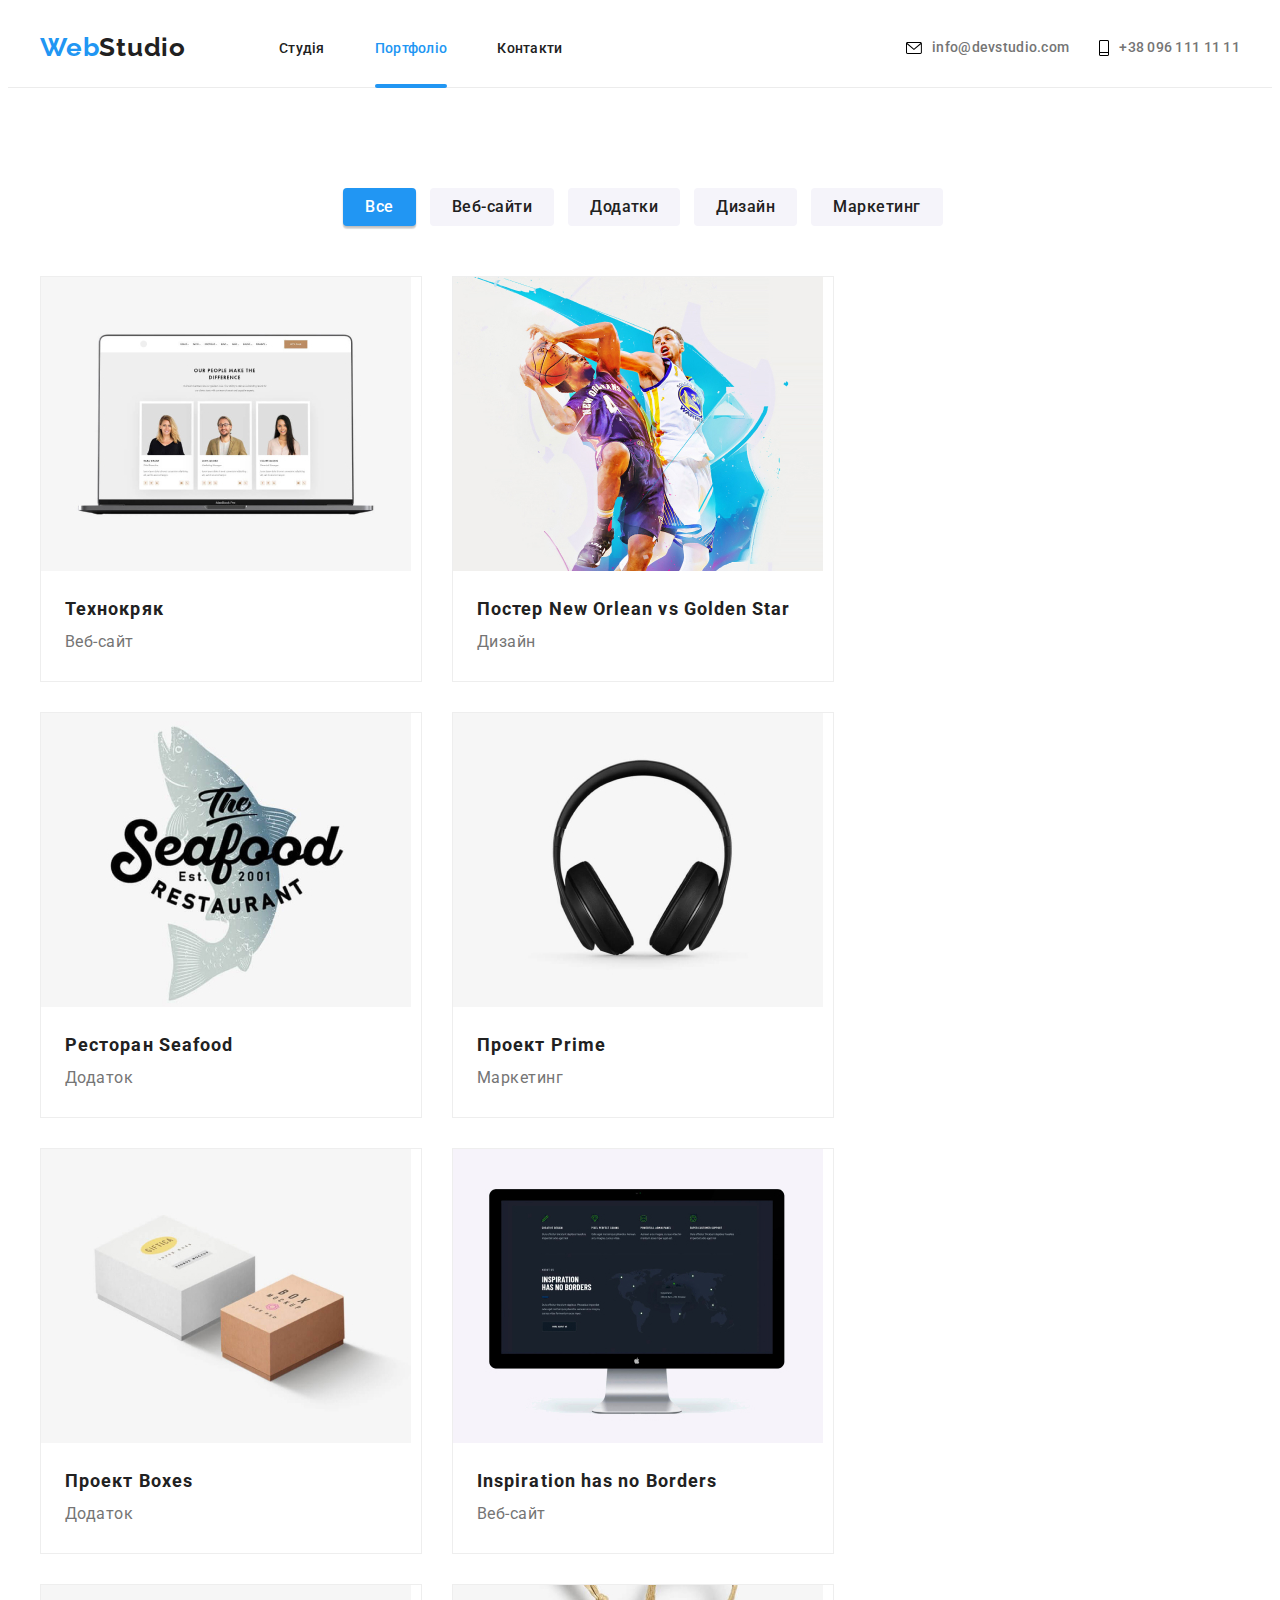
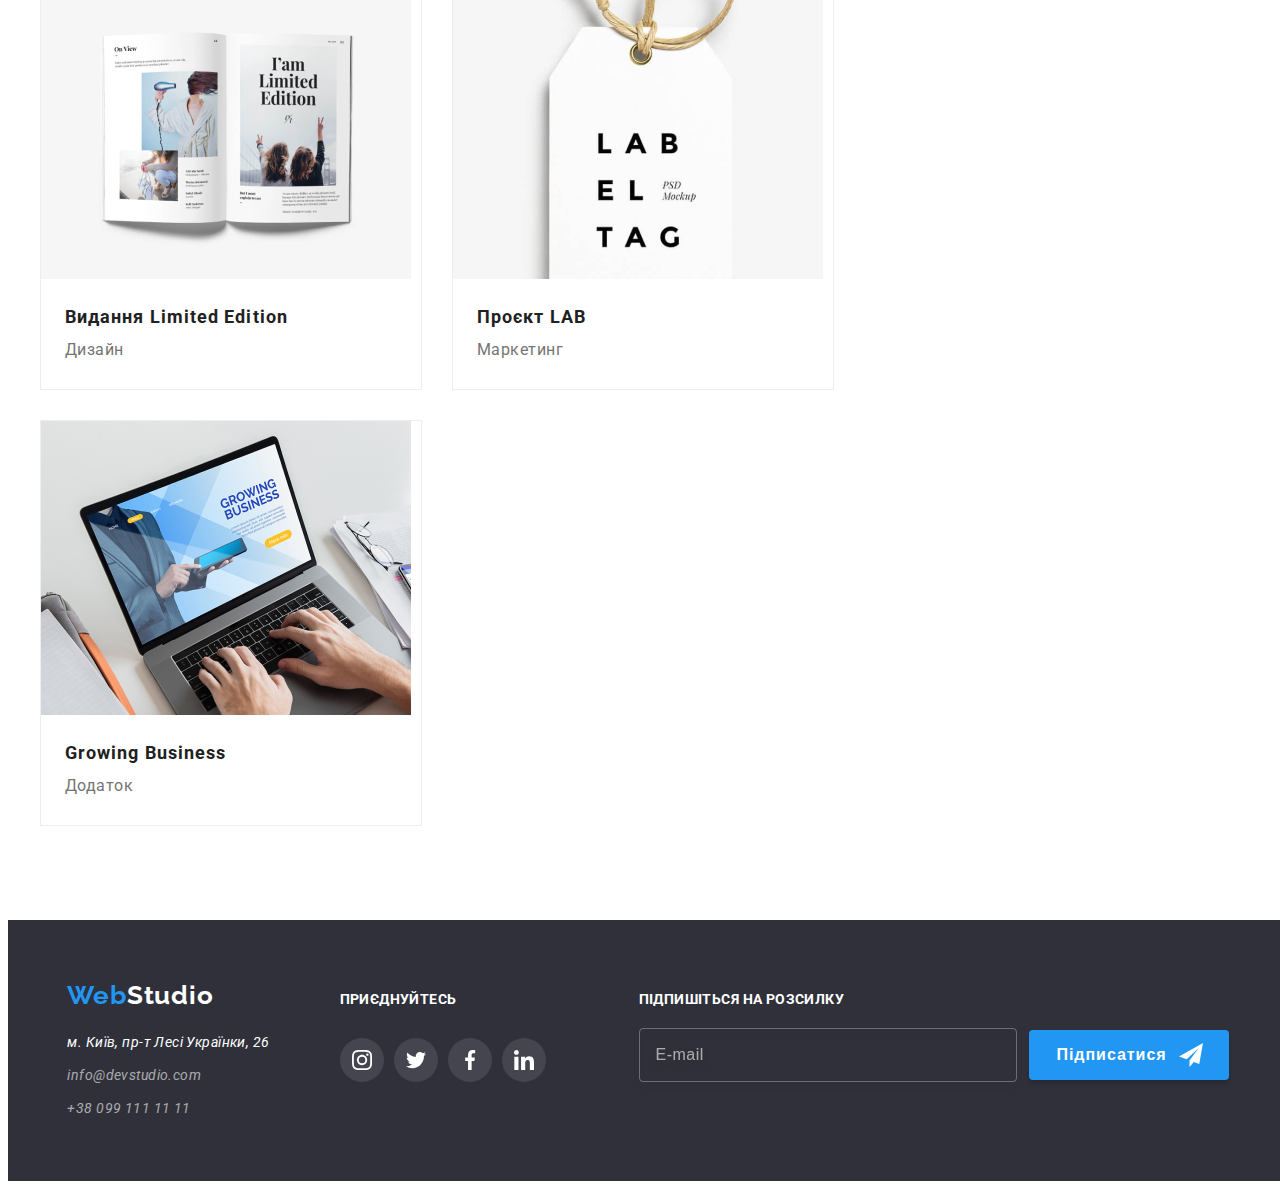
==== commit 52821f91: "Ukrainization" ====
--- a/portfolio.html
+++ b/portfolio.html
@@ -1,5 +1,5 @@
 <!DOCTYPE html>
-<html lang="ru">
+<html lang="ua">
 
 <head>
     <meta charset="UTF-8">
@@ -31,13 +31,13 @@
             <nav class="nav">
                 <ul class="nav__list list">
                     <li class="nav__item">
-                        <a class="nav__link nav__link link" href="index.html">Студия</a>
+                        <a class="nav__link nav__link link" href="index.html">Студія</a>
                     </li>
                     <li class="nav__item">
-                        <a class="link nav__link--current link" href="portfolio.html">Портфолио</a>
+                        <a class="link nav__link--current link" href="portfolio.html">Портфоліо</a>
                     </li>
                     <li class="nav__item">
-                        <a class="link nav__link" href="Контакты">Контакты</a>
+                        <a class="link nav__link" href="Контакты">Контакти</a>
                     </li>
                 </ul>
             </nav>
@@ -116,10 +116,10 @@
                         <button class="filter__btns filter__btns--current" type="button">Все</button>
                     </li>
                     <li>
-                        <button class="filter__btns" type="button">Веб-сайты</button>
+                        <button class="filter__btns" type="button">Веб-сайти</button>
                     </li>
                     <li>
-                        <button class="filter__btns" type="button">Приложение</button>
+                        <button class="filter__btns" type="button">Додатки</button>
                     </li>
                     <li>
                         <button class="filter__btns" type="button">Дизайн</button>
@@ -478,7 +478,7 @@
                         <li class="address__item">
                             <a class="address__loc link" href="https://bit.ly/3pXMvUd" target="_blank"
                                 rel="noopener noreferrer">
-                                г. Киев, пр-т Леси Украинки, 26
+                                м. Київ, пр-т Лесі Українки, 26
                             </a>
                         </li>
                         <li class="address__item">
@@ -495,7 +495,7 @@
                 </address>
             </div>
             <div class="footer__social-media social-media">
-                <h3 class="social-media__text">присоединяйтесь</h3>
+                <h3 class="social-media__text">приєднуйтесь</h3>
                 <ul class="social-media__list list">
                     <li class="social-media__item">
                         <a class="social-media__link link" href="" target="_blank" rel="noopener noreferrer"
@@ -532,11 +532,11 @@
                 </ul>
             </div>
             <form class="subscribe">
-                <p class="subscribe__title">Подпишитесь на рассылку</p>
+                <p class="subscribe__title">Підпишіться на розсилку</p>
                 <label class="subscribe__container">
                     <input type="email" class="subscribe__mail" placeholder="E-mail">
                     <div class="submit">
-                        <button type="submit" class="submit__button">Подписаться</button>
+                        <button type="submit" class="submit__button">Підписатися</button>
                         <svg class="submit__icon" width="24px" height="24px">
                             <use href="./images/symbol.svg#icon-send"></use>
                         </svg>
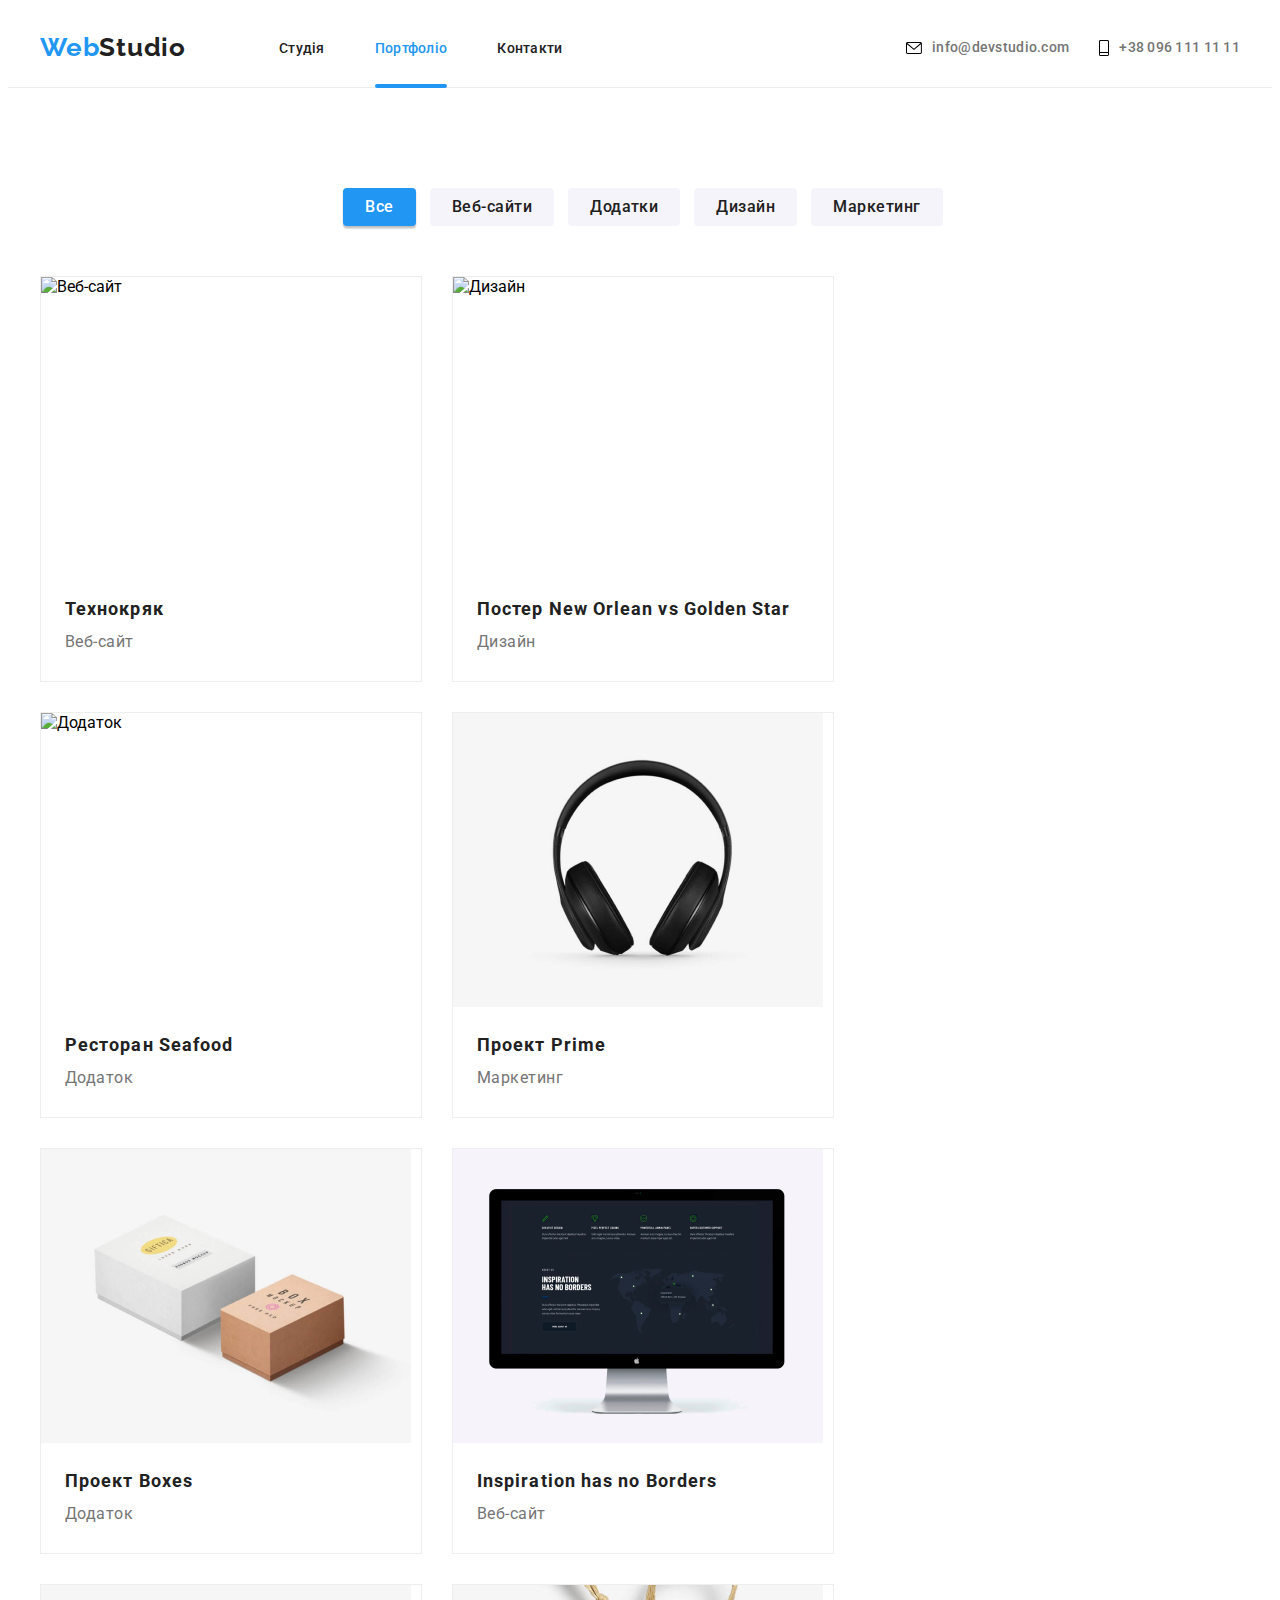
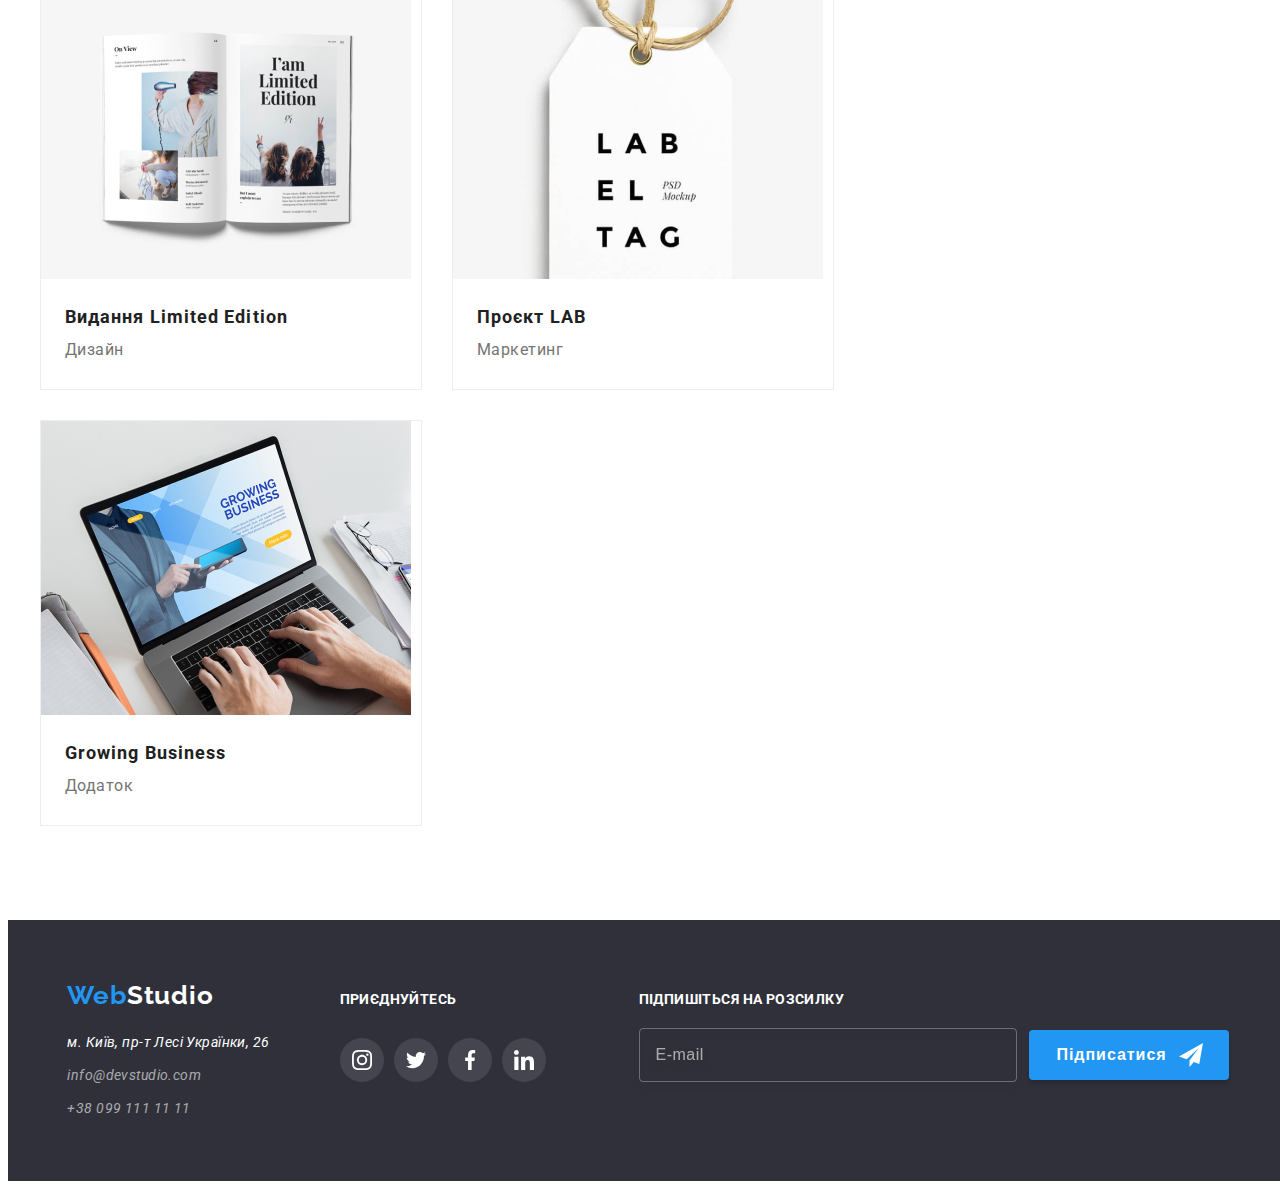
==== commit bd4d6faf: "Update portfolio.html" ====
--- a/portfolio.html
+++ b/portfolio.html
@@ -134,6 +134,13 @@
                         <div class="portfolio__container">
                             <picture>
                                 <!-- desctop version -->
+                                    <!-- webp -->
+                                <source 
+                                    media="(min-width: 1200px)" 
+                                    srcset="./images/portfolio/img-1_L.webp 1x, ./images/portfolio/img-1_L@2x.webp 2x"
+                                    type="image/webp"
+                                />
+                                    <!-- jpg -->
                                 <source 
                                     media="(min-width: 1200px)" 
                                     srcset="./images/portfolio/img-1_L.jpg 1x, ./images/portfolio/img-1_L@2x.jpg 2x"
@@ -141,6 +148,13 @@
                                 />
     
                                 <!-- tablet version -->
+                                    <!-- webp -->
+                                <source 
+                                    media="(min-width: 768px)" 
+                                    srcset="./images/portfolio/img-1_M.webp 1x, ./images/portfolio/img-1_M@2x.webp 2x"
+                                    type="image/webp"
+                                />
+                                    <!-- jpg -->
                                 <source 
                                     media="(min-width: 768px)" 
                                     srcset="./images/portfolio/img-1_M.jpg 1x, ./images/portfolio/img-1_M@2x.jpg 2x"
@@ -148,6 +162,13 @@
                                 />
     
                                  <!-- mobile version -->
+                                    <!-- webp -->
+                                <source 
+                                    media="(max-width: 767px)" 
+                                    srcset="./images/portfolio/img-1_S.webp 1x, ./images/portfolio/img-1_S@2x.webp 2x"
+                                    type="image/webp"
+                                />
+                                    <!-- jpg -->
                                 <source 
                                     media="(max-width: 767px)" 
                                     srcset="./images/portfolio/img-1_S.jpg 1x, ./images/portfolio/img-1_S@2x.jpg 2x"
@@ -171,6 +192,13 @@
                         <div class="portfolio__container">
                             <picture>
                                 <!-- desctop version -->
+                                    <!-- webp -->
+                                <source 
+                                    media="(min-width: 1200px)" 
+                                    srcset="./images/portfolio/img-2_L.webp 1x, ./images/portfolio/img-2_L@2x.webp 2x"
+                                    type="image/webp"
+                                />
+                                    <!-- jpg -->
                                 <source 
                                     media="(min-width: 1200px)" 
                                     srcset="./images/portfolio/img-2_L.jpg 1x, ./images/portfolio/img-2_L@2x.jpg 2x"
@@ -178,6 +206,13 @@
                                 />
     
                                 <!-- tablet version -->
+                                    <!-- webp -->
+                                <source 
+                                    media="(min-width: 768px)" 
+                                    srcset="./images/portfolio/img-2_M.webp 1x, ./images/portfolio/img-2_M@2x.webp 2x"
+                                    type="image/webp"
+                                />
+                                    <!-- jpg -->
                                 <source 
                                     media="(min-width: 768px)" 
                                     srcset="./images/portfolio/img-2_M.jpg 1x, ./images/portfolio/img-2_M@2x.jpg 2x"
@@ -185,6 +220,13 @@
                                 />
     
                                  <!-- mobile version -->
+                                    <!-- webp -->
+                                <source 
+                                    media="(max-width: 767px)" 
+                                    srcset="./images/portfolio/img-2_S.webp 1x, ./images/portfolio/img-2_S@2x.webp 2x"
+                                    type="image/webp"
+                                />
+                                    <!-- jpg -->
                                 <source 
                                     media="(max-width: 767px)" 
                                     srcset="./images/portfolio/img-2_S.jpg 1x, ./images/portfolio/img-2_S@2x.jpg 2x"
@@ -208,6 +250,13 @@
                         <div class="portfolio__container">
                             <picture>
                                 <!-- desctop version -->
+                                    <!-- webp -->
+                                <source 
+                                    media="(min-width: 1200px)" 
+                                    srcset="./images/portfolio/img-3_L.webp 1x, ./images/portfolio/img-3_L@2x.webp 2x"
+                                    type="image/webp"
+                                />
+                                    <!-- jpg -->
                                 <source 
                                     media="(min-width: 1200px)" 
                                     srcset="./images/portfolio/img-3_L.jpg 1x, ./images/portfolio/img-3_L@2x.jpg 2x"
@@ -215,6 +264,13 @@
                                 />
     
                                 <!-- tablet version -->
+                                    <!-- webp -->
+                                <source 
+                                    media="(min-width: 768px)" 
+                                    srcset="./images/portfolio/img-3_M.webp 1x, ./images/portfolio/img-3_M@2x.webp 2x"
+                                    type="image/webp"
+                                />
+                                    <!-- jpg -->
                                 <source 
                                     media="(min-width: 768px)" 
                                     srcset="./images/portfolio/img-3_M.jpg 1x, ./images/portfolio/img-3_M@2x.jpg 2x"
@@ -222,6 +278,13 @@
                                 />
     
                                  <!-- mobile version -->
+                                    <!-- webp -->
+                                <source 
+                                    media="(max-width: 767px)" 
+                                    srcset="./images/portfolio/img-3_S.webp 1x, ./images/portfolio/img-3_S@2x.webp 2x"
+                                    type="image/webp"
+                                />
+                                    <!-- jpg -->
                                 <source 
                                     media="(max-width: 767px)" 
                                     srcset="./images/portfolio/img-3_S.jpg 1x, ./images/portfolio/img-3_S@2x.jpg 2x"
--- a/CSS/main.min.css
+++ b/CSS/main.min.css
@@ -1 +1 @@
-:root{--main-font: *Roboto*;--secondaty-font: font-family: "Raleway", sans-serif;font-family:"Roboto",sans-serif;--main-color: #212121;--second-color: #757575;--third-color: #2196F3;--bg-color-one: #2F303A;--bg-color-second: #2196F3;--items: 3;--indent: 30px;--anim-slow: 250ms cubic-bezier(0.4, 0, 0.2, 1) ease-in-out;--anim-fast: 250ms ease-in-out}.visually-hidden{position:absolute;white-space:nowrap;width:1px;height:1px;overflow:hidden;border:0;padding:0;clip:rect(0 0 0 0);-webkit-clip-path:inset(50%);clip-path:inset(50%);margin:-1px}.footer__container,.benefits__container,.header__container{width:1200px;padding-left:15px;padding-right:15px;margin-left:auto;margin-right:auto}body{font-family:"Roboto";font-style:normal}body.no-scroll{overflow:hidden}h1,h2,h3,h4,p{margin:0px}img{display:block;max-width:100%;height:auto}.link{text-decoration:none}.link:active{color:var(--third-color)}.list{list-style:none;margin:0px;padding:0px}.card-set{display:-webkit-box;display:-ms-flexbox;display:flex;-ms-flex-wrap:wrap;flex-wrap:wrap;gap:var(--indent)}.card-set__item{-ms-flex-preferred-size:calc((100% - var(--indent)*(var(--items) - 1))/var(--items));flex-basis:calc((100% - var(--indent)*(var(--items) - 1))/var(--items))}.container{width:100%;padding-left:15px;padding-right:15px;margin-left:auto;margin-right:auto}@media screen and (min-width: 480px){.container{max-width:480px}}@media screen and (min-width: 768px){.container{max-width:768px}}@media screen and (min-width: 1200px){.container{max-width:1200px}}.social-media{display:-webkit-box;display:-ms-flexbox;display:flex;-webkit-box-pack:center;-ms-flex-pack:center;justify-content:center;gap:10px}.social-media__link{display:-webkit-box;display:-ms-flexbox;display:flex;-webkit-box-align:center;-ms-flex-align:center;align-items:center;-webkit-box-pack:center;-ms-flex-pack:center;justify-content:center;background-color:#fff;border-radius:50%;width:44px;height:44px;-webkit-transition:background-color 250ms cubic-bezier(0.4, 0, 0.2, 1);transition:background-color 250ms cubic-bezier(0.4, 0, 0.2, 1)}.social-media__link:hover>.social-media__icon,.social-media__link:focus>.social-media__icon{fill:#fff}.social-media__icon{fill:#afb1b8}.social-media__link:hover,.social-media__link:focus{background-color:#2196f3}.social-media__text{font-weight:700;font-size:14px;line-height:1.14;letter-spacing:.03em;text-transform:uppercase;margin-bottom:20px;color:#fff}.social-media__link{display:-webkit-box;display:-ms-flexbox;display:flex;-webkit-box-align:center;-ms-flex-align:center;align-items:center;-webkit-box-pack:center;-ms-flex-pack:center;justify-content:center;background:rgba(255,255,255,.1);border-radius:50%;width:44px;height:44px;-webkit-transition:background-color 250ms cubic-bezier(0.4, 0, 0.2, 1);transition:background-color 250ms cubic-bezier(0.4, 0, 0.2, 1)}.social-media__link:hover .social-media__icon,.social-media__link:focus .social-media__icon{fill:#fff}.social-media__link:hover,.social-media__link:focus{background-color:#2196f3}.social-media__icon--white{fill:#fff}.social-media__list{display:-webkit-box;display:-ms-flexbox;display:flex;gap:10px}.contact{display:none;margin-left:auto;gap:30px}@media screen and (min-width: 768px){.contact{display:block}}@media screen and (min-width: 1200px){.contact{display:-webkit-box;display:-ms-flexbox;display:flex}}@media screen and (min-width: 768px){.contact__item:not(:last-child){margin-bottom:12px}}@media screen and (min-width: 1200px){.contact__item:not(:last-child){margin-bottom:0px}}.contact__tel{color:var(--second-color);font-weight:500;font-size:14px;line-height:1.14;letter-spacing:.02em;display:-webkit-box;display:-ms-flexbox;display:flex;-webkit-box-align:center;-ms-flex-align:center;align-items:center;gap:10px}.contact__mail{font-weight:500;font-size:14px;line-height:1.14;letter-spacing:.02em;color:#757575;display:-webkit-box;display:-ms-flexbox;display:flex;-webkit-box-align:center;-ms-flex-align:center;align-items:center;gap:10px}.contact__mail:hover .contact__icon,.contact__mail:focus .contact__icon{fill:#188ce8}.contact__tel:hover .contact__icon,.contact__tel:focus .contact__icon{fill:#188ce8}.contact__mail:hover,.contact__mail:focus{color:#188ce8}.contact__tel:hover,.contact__tel:focus{color:#188ce8}.backdrop{position:fixed;top:0;left:0;z-index:1000;width:100%;height:100%;background-color:rgba(55,57,63,.23);opacity:1;visibility:visible;pointer-events:initial;-webkit-transition:opacity 250ms cubic-bezier(0.4, 0, 0.2, 1),visibility 250ms cubic-bezier(0.4, 0, 0.2, 1);transition:opacity 250ms cubic-bezier(0.4, 0, 0.2, 1),visibility 250ms cubic-bezier(0.4, 0, 0.2, 1)}.backdrop.is-hidden{opacity:0;visibility:hidden;pointer-events:none}.modal{position:absolute;top:50%;left:50%;background-color:#fff;-webkit-transform:translate(-50%, -50%);transform:translate(-50%, -50%);min-width:528px;min-height:581px;-webkit-box-shadow:0px 1px 3px rgba(0,0,0,.12),0px 1px 1px rgba(0,0,0,.14),0px 2px 1px rgba(0,0,0,.2);box-shadow:0px 1px 3px rgba(0,0,0,.12),0px 1px 1px rgba(0,0,0,.14),0px 2px 1px rgba(0,0,0,.2);border-radius:4px}.modal__close-btn{position:absolute;top:20px;right:20px;display:-webkit-box;display:-ms-flexbox;display:flex;-webkit-box-align:center;-ms-flex-align:center;align-items:center;-webkit-box-pack:center;-ms-flex-pack:center;justify-content:center;-webkit-transform:translate(50%, -50%);transform:translate(50%, -50%);width:30px;height:30px;padding:0;background:#fff;border:1px solid rgba(0,0,0,.1);border-radius:50%;cursor:pointer;-webkit-transition:fill 250ms cubic-bezier(0.4, 0, 0.2, 1);transition:fill 250ms cubic-bezier(0.4, 0, 0.2, 1)}.modal__close-btn:hover{fill:#2196f3}.modal__form{display:-webkit-box;display:-ms-flexbox;display:flex;-webkit-box-orient:vertical;-webkit-box-direction:normal;-ms-flex-direction:column;flex-direction:column;padding:40px}.modal__label{margin-bottom:4px;font-weight:400;font-size:12px;line-height:1.17;letter-spacing:.01em;color:#757575}.modal__policy{display:-webkit-box;display:-ms-flexbox;display:flex;-webkit-box-align:center;-ms-flex-align:center;align-items:center;-webkit-box-pack:center;-ms-flex-pack:center;justify-content:center;margin-top:20px;margin-bottom:30px}.modal__submit{display:-webkit-box;display:-ms-flexbox;display:flex;-webkit-box-align:center;-ms-flex-align:center;align-items:center;text-align:center;margin-left:auto;margin-right:auto}.modal__button{width:200px;height:50px;left:700px;top:712px;cursor:pointer;font-weight:700;font-size:16px;line-height:1.87;letter-spacing:.06em;color:#fff;background:#2196f3;-webkit-box-shadow:0px 4px 4px rgba(0,0,0,.15);box-shadow:0px 4px 4px rgba(0,0,0,.15);border-radius:4px;border-color:#2196f3;border:rgba(0,0,0,0)}.form__field{display:-webkit-box;display:-ms-flexbox;display:flex;-webkit-box-orient:vertical;-webkit-box-direction:normal;-ms-flex-direction:column;flex-direction:column;margin-bottom:10px}.form__container{position:relative}.form__svg{position:absolute;top:50%;left:15px;-webkit-transform:translateY(-50%);transform:translateY(-50%)}.form__title{display:-webkit-box;display:-ms-flexbox;display:flex;-webkit-box-pack:center;-ms-flex-pack:center;justify-content:center;text-align:center;margin-bottom:18px;font-weight:700;font-size:20px;line-height:1.15;letter-spacing:.03em;color:#212121}.form__input{height:40px;width:100%;border:1px solid rgba(33,33,33,.2);border-radius:4px;padding-left:42px;outline:rgba(0,0,0,0);-webkit-transition:border-color 250ms cubic-bezier(0.4, 0, 0.2, 1);transition:border-color 250ms cubic-bezier(0.4, 0, 0.2, 1)}.form__input:focus+.form__svg{fill:#188ce8}.form__input:focus{border-color:#2196f3}textarea{resize:none}::-webkit-input-placeholder{font-weight:400;font-size:12px;line-height:1.17;letter-spacing:.01em;color:rgba(117,117,117,.5)}::-moz-placeholder{font-weight:400;font-size:12px;line-height:1.17;letter-spacing:.01em;color:rgba(117,117,117,.5)}:-ms-input-placeholder{font-weight:400;font-size:12px;line-height:1.17;letter-spacing:.01em;color:rgba(117,117,117,.5)}::-ms-input-placeholder{font-weight:400;font-size:12px;line-height:1.17;letter-spacing:.01em;color:rgba(117,117,117,.5)}::placeholder{font-weight:400;font-size:12px;line-height:1.17;letter-spacing:.01em;color:rgba(117,117,117,.5)}.comment__item{height:120px;padding:12px 16px;border:1px solid rgba(33,33,33,.2);border-radius:4px;outline:rgba(0,0,0,0)}.comment__item:focus{border-color:#2196f3}.field-label{font-weight:400;font-size:14px;line-height:1.7;letter-spacing:.03em;color:#757575}.agreements{color:#2196f3;text-decoration:underline;cursor:pointer}.checkbox{position:relative;display:-webkit-box;display:-ms-flexbox;display:flex;-webkit-box-align:center;-ms-flex-align:center;align-items:center}.checkbox__container{display:-webkit-inline-box;display:-ms-inline-flexbox;display:inline-flex;-webkit-box-pack:center;-ms-flex-pack:center;justify-content:center;-webkit-box-align:center;-ms-flex-align:center;align-items:center;margin-right:8px;width:16px;height:15px;outline:2px solid #212121;outline-offset:-2px;border-radius:2px;background-color:#fff;-webkit-transition:background-color 250ms,outline 250ms;transition:background-color 250ms,outline 250ms}.checkbox__input{margin-right:8px}.checkbox__input:checked+.checkbox__container{background-color:#2196f3;outline:rgba(0,0,0,0)}.mobile-menu-btn{background-color:rgba(0,0,0,0);border:none;width:40px;height:40px;display:-webkit-box;display:-ms-flexbox;display:flex;-webkit-box-align:center;-ms-flex-align:center;align-items:center;-webkit-box-pack:center;-ms-flex-pack:center;justify-content:center;margin-left:auto;z-index:10}@media screen and (min-width: 768px){.mobile-menu-btn{display:none}}.mobile-menu-icon:hover .mobile-menu-burger,.mobile-menu-icon:focus .mobile-menu-burger{fill:#2196f3}.mobile-menu-close{opacity:0;-webkit-transition:500ms;transition:500ms}.mobile-menu-btn.is-open .mobile-menu-close{opacity:1}.mobile-menu-burger{-webkit-transition:500ms;transition:500ms}.mobile-menu-btn.is-open .mobile-menu-burger{opacity:0}.mobile-menu{position:fixed;top:0;left:0;width:100%;height:100vh;padding:48px 40px;background-color:#fff;z-index:1;-webkit-transition:-webkit-transform 500ms;transition:-webkit-transform 500ms;transition:transform 500ms;transition:transform 500ms, -webkit-transform 500ms;display:-webkit-box;display:-ms-flexbox;display:flex;-webkit-box-orient:vertical;-webkit-box-direction:normal;-ms-flex-direction:column;flex-direction:column;-webkit-transform:translateX(150%);transform:translateX(150%)}.mobile-menu.is-open{-webkit-transform:translateX(0);transform:translateX(0)}.mobile-menu-nav{display:-webkit-box;display:-ms-flexbox;display:flex;-webkit-box-orient:vertical;-webkit-box-direction:normal;-ms-flex-direction:column;flex-direction:column;margin-bottom:auto;gap:32px}.mobile-menu-contacts{margin-bottom:64px;display:-webkit-box;display:-ms-flexbox;display:flex;-webkit-box-orient:vertical;-webkit-box-direction:normal;-ms-flex-direction:column;flex-direction:column;gap:32px}.mobile-menu-socials{display:-webkit-box;display:-ms-flexbox;display:flex;-webkit-box-align:center;-ms-flex-align:center;align-items:center;-ms-flex-wrap:wrap;flex-wrap:wrap;gap:10px}.mobile-menu-socials-link{font-weight:500;font-size:18px;line-height:1.22;letter-spacing:.02em;color:#2196f3}.mobile-menu-socials-item:not(:last-child) .mobile-menu-socials-link{padding-right:10px;border-right:1px solid rgba(33,33,33,.2)}.mobile-menu-contacts-tel{font-weight:500;font-size:34px;line-height:1.18;letter-spacing:.02em;color:#2196f3}.mobile-menu-contacts-mail{font-weight:500;font-size:24px;line-height:1.17;letter-spacing:.02em;color:#757575}.mobile-menu-nav-item .mobile-menu-nav-link{font-weight:500;font-size:40px;line-height:1.18;letter-spacing:.02em;color:#212121}.mobile-menu-nav-item .current{color:#2196f3}.header{padding-top:24px;padding-bottom:24px;border-bottom:1px solid #ececec}.header__container{display:-webkit-box;display:-ms-flexbox;display:flex;-webkit-box-align:center;-ms-flex-align:center;align-items:center;-webkit-box-pack:center;-ms-flex-pack:center;justify-content:center}.header__logo{font-family:"Raleway";font-weight:700;font-size:26px;line-height:1.2;letter-spacing:.03em;color:var(--third-color);display:-webkit-box;display:-ms-flexbox;display:flex;margin-right:93px}.header__span{color:var(--main-color)}.nav{display:none}@media screen and (min-width: 768px){.nav{display:block}}.nav__list{display:-webkit-box;display:-ms-flexbox;display:flex;-webkit-box-align:center;-ms-flex-align:center;align-items:center;padding-left:0px}.nav__item:not(:last-child){margin-right:50px}.nav__link{color:var(--main-color);font-weight:500;font-size:14px;line-height:1.14;letter-spacing:.02em}.nav__link--current{position:relative;font-weight:500;font-size:14px;line-height:1.14;letter-spacing:.02em;color:#2196f3}.nav__link--current::after{content:"";position:absolute;bottom:0;left:0;-webkit-transform:translateY(32px);transform:translateY(32px);display:inline-block;width:100%;height:4px;background:#2196f3;border-radius:2px}.nav__link:hover,.nav__link:focus{font-weight:500;font-size:14px;line-height:1.14;letter-spacing:.02em;color:#188ce8}.hero{background-repeat:no-repeat;background-position:center;background-size:cover;background-color:rgba(47,48,58,.4);padding-top:200px;padding-bottom:200px;display:-webkit-box;display:-ms-flexbox;display:flex;-webkit-box-orient:vertical;-webkit-box-direction:normal;-ms-flex-direction:column;flex-direction:column;-webkit-box-align:center;-ms-flex-align:center;align-items:center;-webkit-box-pack:center;-ms-flex-pack:center;justify-content:center;background-image:url(../../images/header/header_S.jpg),-webkit-gradient(linear, left top, right top, from(rgba(47, 48, 58, 0.4)), to(rgba(47, 48, 58, 0.4)));background-image:url(../../images/header/header_S.jpg),linear-gradient(to right, rgba(47, 48, 58, 0.4), rgba(47, 48, 58, 0.4))}@media(min-device-pixel-ratio: 2),(-webkit-min-device-pixel-ratio: 2),(min-resolution: 192dpi),(min-resolution: 2dppx){.hero{background-image:url(../../images/header/header_S@2x.jpg),-webkit-gradient(linear, left top, right top, from(rgba(47, 48, 58, 0.4)), to(rgba(47, 48, 58, 0.4)));background-image:url(../../images/header/header_S@2x.jpg),linear-gradient(to right, rgba(47, 48, 58, 0.4), rgba(47, 48, 58, 0.4))}}@media screen and (min-width: 768px){.hero{background-image:url(../../images/header/header_M.jpg),-webkit-gradient(linear, left top, right top, from(rgba(47, 48, 58, 0.4)), to(rgba(47, 48, 58, 0.4)));background-image:url(../../images/header/header_M.jpg),linear-gradient(to right, rgba(47, 48, 58, 0.4), rgba(47, 48, 58, 0.4))}}@media screen and (min-width: 768px)and (min-device-pixel-ratio: 2),screen and (min-width: 768px)and (-webkit-min-device-pixel-ratio: 2),screen and (min-width: 768px)and (min-resolution: 192dpi),screen and (min-width: 768px)and (min-resolution: 2dppx){.hero{background-image:url(../../images/header/header_M@2x.jpg),-webkit-gradient(linear, left top, right top, from(rgba(47, 48, 58, 0.4)), to(rgba(47, 48, 58, 0.4)));background-image:url(../../images/header/header_M@2x.jpg),linear-gradient(to right, rgba(47, 48, 58, 0.4), rgba(47, 48, 58, 0.4))}}@media screen and (min-width: 1200px){.hero{background-image:url(../../images/header/header_L.jpg),-webkit-gradient(linear, left top, right top, from(rgba(47, 48, 58, 0.4)), to(rgba(47, 48, 58, 0.4)));background-image:url(../../images/header/header_L.jpg),linear-gradient(to right, rgba(47, 48, 58, 0.4), rgba(47, 48, 58, 0.4))}}@media screen and (min-width: 1200px)and (min-device-pixel-ratio: 2),screen and (min-width: 1200px)and (-webkit-min-device-pixel-ratio: 2),screen and (min-width: 1200px)and (min-resolution: 192dpi),screen and (min-width: 1200px)and (min-resolution: 2dppx){.hero{background-image:url(../../images/header/header_L@2x.jpg),-webkit-gradient(linear, left top, right top, from(rgba(47, 48, 58, 0.4)), to(rgba(47, 48, 58, 0.4)));background-image:url(../../images/header/header_L@2x.jpg),linear-gradient(to right, rgba(47, 48, 58, 0.4), rgba(47, 48, 58, 0.4))}}.hero__title{font-family:"Roboto";font-style:normal;max-width:360px;font-weight:900;font-size:26px;line-height:1.6;text-align:center;letter-spacing:.06em;text-transform:uppercase;color:#fff;margin-left:auto;margin-right:auto;margin-bottom:30px}@media screen and (min-width: 1200px){.hero__title{max-width:696px;font-size:44px;line-height:1.36}}.hero__btn{cursor:pointer;background-color:var(--bg-color-second);border:rgba(0,0,0,0);border-radius:4px;color:#fff;font-weight:700;font-size:16px;line-height:1.87;letter-spacing:.06em;margin-left:auto;margin-right:auto;padding:10px 32px;display:-webkit-box;display:-ms-flexbox;display:flex}.benefits{padding:94px 0px}.benefits__list{display:-webkit-box;display:-ms-flexbox;display:flex;padding-left:0px;gap:30px;--items: 1}@media screen and (min-width: 768px){.benefits__list{--items: 2}}@media screen and (min-width: 1200px){.benefits__list{--items: 4}}.benefits__link{display:-webkit-box;display:-ms-flexbox;display:flex;-webkit-box-align:center;-ms-flex-align:center;align-items:center;-webkit-box-pack:center;-ms-flex-pack:center;justify-content:center;height:120px;background:#f5f4fa;border-radius:4px}.subtitle{margin-top:30px}.subtitle__title{font-weight:700;font-size:14px;line-height:1.14;letter-spacing:.03em;text-transform:uppercase;color:var(--main-color);margin-bottom:10px}@media screen and (max-width: 480px){.subtitle__title{display:-webkit-box;display:-ms-flexbox;display:flex;-webkit-box-pack:center;-ms-flex-pack:center;justify-content:center}}.subtitle__text{font-weight:400;font-size:14px;line-height:1.71;letter-spacing:.03em;color:var(--second-color);width:100%}.about{display:none;padding-bottom:94px}@media screen and (min-width: 1200px){.about{display:-webkit-box;display:-ms-flexbox;display:flex}}.about__title{font-weight:700;font-size:36px;line-height:1.16;text-align:center;letter-spacing:.03em;color:var(--main-color);margin-bottom:50px}.about__item{position:relative;overflow:hidden}.about__overlay{position:absolute;bottom:0;left:0;width:100%;height:70px;display:-webkit-box;display:-ms-flexbox;display:flex;-webkit-box-align:center;-ms-flex-align:center;align-items:center;-webkit-box-pack:center;-ms-flex-pack:center;justify-content:center;background:rgba(47,48,58,.8);-webkit-box-shadow:0px 4px 4px rgba(0,0,0,.25);box-shadow:0px 4px 4px rgba(0,0,0,.25)}.about__descr{font-family:"Roboto";font-style:normal;font-weight:700;font-size:14px;line-height:1.14;letter-spacing:.03em;text-transform:uppercase;color:#fff}.team{padding:94px 0px;background:#f5f4fa;display:-webkit-box;display:-ms-flexbox;display:flex;-webkit-box-align:center;-ms-flex-align:center;align-items:center;-webkit-box-pack:center;-ms-flex-pack:center;justify-content:center;-webkit-box-orient:vertical;-webkit-box-direction:normal;-ms-flex-direction:column;flex-direction:column}.team__title{font-weight:700;font-size:36px;line-height:.9;text-align:center;letter-spacing:.03em;color:var(--main-color);margin-bottom:50px}@media screen and (min-width: 768px){.team__title{line-height:.9}}@media screen and (min-width: 1200px){.team__title{line-height:1.17}}.team__item{background:#fff;-webkit-box-shadow:0px 1px 3px rgba(0,0,0,.12),0px 1px 1px rgba(0,0,0,.14),0px 2px 1px rgba(0,0,0,.2);box-shadow:0px 1px 3px rgba(0,0,0,.12),0px 1px 1px rgba(0,0,0,.14),0px 2px 1px rgba(0,0,0,.2);border-radius:0px 0px 4px 4px;--items: 1}@media screen and (min-width: 768px){.team__item{--items: 2}}@media screen and (min-width: 1200px){.team__item{--items: 4}}.team__wrapper{padding:30px 0px 30px 0px}.team__subtitle{font-weight:500;font-size:16px;line-height:1.18;text-align:center;letter-spacing:.03em;color:var(--main-color);margin-bottom:10px}.team__descr{margin-bottom:16px;font-weight:400;font-size:16px;line-height:1.18;text-align:center;letter-spacing:.03em;color:var(--second-color)}.clients{padding:94px 0px}.clients__title{font-weight:700;font-size:36px;line-height:.9;text-align:center;letter-spacing:.03em;color:#212121}@media screen and (min-width: 768px){.clients__title{line-height:.9}}@media screen and (min-width: 1200px){.clients__title{line-height:1.17}}.clients__list{display:-webkit-box;display:-ms-flexbox;display:flex;-webkit-box-pack:center;-ms-flex-pack:center;justify-content:center;--items: 2;gap:30px;margin-top:50px}@media screen and (min-width: 768px){.clients__list{--items: 3}}@media screen and (min-width: 1200px){.clients__list{--items: 6}}.clients__item{-webkit-box-sizing:border-box;box-sizing:border-box;margin:0px;border:1px solid #afb1b8;border-radius:4px;width:210px;height:92px}@media screen and (min-width: 768px){.clients__item{width:226px}}@media screen and (min-width: 1200px){.clients__item{width:170px}}.clients__icon{fill:#afb1b8;-webkit-transition:fill 250ms cubic-bezier(0.4, 0, 0.2, 1);transition:fill 250ms cubic-bezier(0.4, 0, 0.2, 1)}.clients__link{display:-webkit-box;display:-ms-flexbox;display:flex;-webkit-box-align:center;-ms-flex-align:center;align-items:center;-webkit-box-pack:center;-ms-flex-pack:center;justify-content:center;width:100%;height:100%}.clients__link:hover .clients__icon,.clients__link:focus .clients__icon{fill:#2196f3}.clients__item:hover>.clients__link,.clients__item:focus>.clients__link{border:1px solid #2196f3}.footer{background:var(--bg-color-one);padding:60px 0px}@media screen and (min-width: 768px){.footer{width:768px}}@media screen and (min-width: 768px){.footer{width:100vw}}.footer__bg{display:-webkit-box;display:-ms-flexbox;display:flex;-webkit-box-orient:vertical;-webkit-box-direction:normal;-ms-flex-direction:column;flex-direction:column;-webkit-box-align:center;-ms-flex-align:center;align-items:center;margin-bottom:60px}@media screen and (min-width: 768px){.footer__bg{margin-right:165px;margin-bottom:0}}@media screen and (min-width: 1200px){.footer__bg{margin-right:70px;-webkit-box-align:start;-ms-flex-align:start;align-items:flex-start}}.footer__logo{font-family:"Raleway";font-style:normal;text-decoration:none;font-weight:700;font-size:26px;line-height:1.19;letter-spacing:.03em;color:var(--third-color);margin-bottom:20px}.footer__container{display:contents;-webkit-box-align:center;-ms-flex-align:center;align-items:center;-webkit-box-pack:center;-ms-flex-pack:center;justify-content:center;-webkit-box-orient:vertical;-webkit-box-direction:normal;-ms-flex-direction:column;flex-direction:column;max-width:480px;gap:60px}@media screen and (min-width: 768px){.footer__container{max-width:768px;display:-webkit-box;display:-ms-flexbox;display:flex;-ms-flex-wrap:wrap;flex-wrap:wrap;-webkit-box-orient:horizontal;-webkit-box-direction:normal;-ms-flex-direction:row;flex-direction:row;-webkit-box-align:center;-ms-flex-align:center;align-items:center;-webkit-box-pack:center;-ms-flex-pack:center;justify-content:center}}@media screen and (min-width: 1200px){.footer__container{display:-webkit-box;display:-ms-flexbox;display:flex;-webkit-box-align:baseline;-ms-flex-align:baseline;align-items:baseline;-webkit-box-orient:horizontal;-webkit-box-direction:normal;-ms-flex-direction:row;flex-direction:row;min-width:1200px;gap:0}}.footer__social-media{display:-webkit-box;display:-ms-flexbox;display:flex;-webkit-box-orient:vertical;-webkit-box-direction:normal;-ms-flex-direction:column;flex-direction:column;-webkit-box-align:center;-ms-flex-align:center;align-items:center;margin-bottom:60px}@media screen and (min-width: 1200px){.footer__social-media{margin-right:93px;margin-bottom:0;-webkit-box-align:start;-ms-flex-align:start;align-items:flex-start}}.footer__span{color:#fff}.address__list{display:-webkit-box;display:-ms-flexbox;display:flex;-webkit-box-orient:vertical;-webkit-box-direction:normal;-ms-flex-direction:column;flex-direction:column;-webkit-box-align:center;-ms-flex-align:center;align-items:center}@media screen and (min-width: 1200px){.address__list{-webkit-box-align:start;-ms-flex-align:start;align-items:flex-start}}.address__loc{font-weight:400;font-size:14px;line-height:1.71;letter-spacing:.03em;color:#fff}.address__info{font-weight:400;font-size:14px;line-height:1.71;letter-spacing:.03em;color:rgba(255,255,255,.6)}.address__item:not(:last-child){text-decoration:none;list-style:none;margin-bottom:9px}.subscribe{display:-webkit-box;display:-ms-flexbox;display:flex;-webkit-box-orient:vertical;-webkit-box-direction:normal;-ms-flex-direction:column;flex-direction:column;-webkit-box-align:center;-ms-flex-align:center;align-items:center}@media screen and (min-width: 1200px){.subscribe{display:block}}.subscribe__title{font-weight:700;font-size:14px;line-height:1.14;letter-spacing:.03em;text-transform:uppercase;color:#fff;margin-bottom:20px}.subscribe__container{display:-webkit-box;display:-ms-flexbox;display:flex;-webkit-box-orient:vertical;-webkit-box-direction:normal;-ms-flex-direction:column;flex-direction:column;-webkit-box-align:center;-ms-flex-align:center;align-items:center;gap:12px}@media screen and (min-width: 1200px){.subscribe__container{-webkit-box-orient:horizontal;-webkit-box-direction:normal;-ms-flex-direction:row;flex-direction:row}}.subscribe__mail{width:90vw;height:50px;padding-left:16px;color:#fff;background-color:rgba(0,0,0,0);border:1px solid rgba(255,255,255,.3);-webkit-filter:drop-shadow(0px 4px 4px rgba(0, 0, 0, 0.15));filter:drop-shadow(0px 4px 4px rgba(0, 0, 0, 0.15));border-radius:4px}@media screen and (min-width: 1200px){.subscribe__mail{max-width:358px}}@media screen and (min-width: 768px)and (max-width: 1199px){.subscribe__mail{width:450px}}.subscribe__mail::-webkit-input-placeholder{font-weight:400;font-size:16px;line-height:1.25;display:-webkit-box;display:flex;-webkit-box-align:center;align-items:center;letter-spacing:.03em;color:rgba(255,255,255,.6)}.subscribe__mail::-moz-placeholder{font-weight:400;font-size:16px;line-height:1.25;display:flex;align-items:center;letter-spacing:.03em;color:rgba(255,255,255,.6)}.subscribe__mail:-ms-input-placeholder{font-weight:400;font-size:16px;line-height:1.25;display:-ms-flexbox;display:flex;-ms-flex-align:center;align-items:center;letter-spacing:.03em;color:rgba(255,255,255,.6)}.subscribe__mail::-ms-input-placeholder{font-weight:400;font-size:16px;line-height:1.25;display:-ms-flexbox;display:flex;-ms-flex-align:center;align-items:center;letter-spacing:.03em;color:rgba(255,255,255,.6)}.subscribe__mail::placeholder{font-weight:400;font-size:16px;line-height:1.25;display:-webkit-box;display:-ms-flexbox;display:flex;-webkit-box-align:center;-ms-flex-align:center;align-items:center;letter-spacing:.03em;color:rgba(255,255,255,.6)}.submit{position:relative;display:-webkit-box;display:-ms-flexbox;display:flex;-webkit-box-align:center;-ms-flex-align:center;align-items:center;-webkit-box-pack:center;-ms-flex-pack:center;justify-content:center;background-color:#2196f3;-webkit-box-shadow:0px 4px 4px rgba(0,0,0,.15);box-shadow:0px 4px 4px rgba(0,0,0,.15);border-radius:4px;cursor:pointer;width:200px;height:50px}.submit__button{width:100%;height:100%;padding-left:0;padding-right:34px;margin-left:auto;margin-right:auto;cursor:pointer;background-color:rgba(0,0,0,0);border:rgba(0,0,0,0);font-weight:700;font-size:16px;line-height:1.87;letter-spacing:.06em;color:#fff}.submit__icon{position:absolute;top:50%;right:13%;-webkit-transform:translateY(-50%);transform:translateY(-50%)}.portfolio{display:-webkit-box;display:-ms-flexbox;display:flex;-ms-flex-wrap:wrap;flex-wrap:wrap;-webkit-box-pack:center;-ms-flex-pack:center;justify-content:center;padding:100px 0px 94px 0px}.portfolio__list{--items: 1}@media screen and (min-width: 768px){.portfolio__list{--items: 2}}@media screen and (min-width: 1200px){.portfolio__list{--items: 3}}.portfolio__item{position:relative;width:370px;background:#fff;border:1px solid #eee;-webkit-box-orient:vertical;-webkit-box-direction:normal;-ms-flex-direction:column;flex-direction:column;overflow:hidden;min-height:404px}.portfolio__item:hover .overlay{-webkit-transform:translateY(0);transform:translateY(0);opacity:1}.portfolio__container{position:relative;height:294px;display:-webkit-box;display:-ms-flexbox;display:flex}@media screen and (min-width: 768px){.portfolio__container{width:354px}}@media screen and (min-width: 1200px){.portfolio__container{width:370px}}.portfolio__item:hover,.portfolio__item:focus{cursor:pointer;border:1px solid #eee;-webkit-box-shadow:0px 1px 1px rgba(0,0,0,.12),0px 4px 4px rgba(0,0,0,.06),1px 4px 6px rgba(0,0,0,.16);box-shadow:0px 1px 1px rgba(0,0,0,.12),0px 4px 4px rgba(0,0,0,.06),1px 4px 6px rgba(0,0,0,.16)}.filter{width:480px;display:-webkit-box;display:-ms-flexbox;display:flex;-ms-flex-wrap:wrap;flex-wrap:wrap;-webkit-box-pack:start;-ms-flex-pack:start;justify-content:flex-start;margin-bottom:50px;gap:8px}@media screen and (min-width: 768px){.filter{width:768px;-webkit-box-pack:center;-ms-flex-pack:center;justify-content:center;-ms-flex-wrap:nowrap;flex-wrap:nowrap}}@media screen and (min-width: 1200px){.filter{min-width:1200px;-webkit-box-pack:center;-ms-flex-pack:center;justify-content:center;-ms-flex-wrap:nowrap;flex-wrap:nowrap}}.filter__item{display:-webkit-box;display:-ms-flexbox;display:flex;-webkit-box-align:center;-ms-flex-align:center;align-items:center}.filter__btns:hover,.filter__btns:focus{cursor:pointer;font-family:"Roboto";font-weight:500;font-size:16px;line-height:1.62;text-align:center;letter-spacing:.03em;color:#fff;background-color:var(--bg-color-second);-webkit-box-shadow:0px 3px 1px rgba(0,0,0,.1),0px 1px 2px rgba(0,0,0,.08),0px 2px 2px rgba(0,0,0,.12);box-shadow:0px 3px 1px rgba(0,0,0,.1),0px 1px 2px rgba(0,0,0,.08),0px 2px 2px rgba(0,0,0,.12);border-radius:4px}.filter__btns{background:#f5f4fa;border-radius:4px;font-family:"Roboto";font-style:normal;font-weight:500;font-size:16px;line-height:1.6;text-align:center;letter-spacing:.03em;color:var(--main-color);border-color:#f5f4fa;padding:6px 22px;border:0px;margin-left:6px;-webkit-transition:background-color 250ms cubic-bezier(0.4, 0, 0.2, 1);transition:background-color 250ms cubic-bezier(0.4, 0, 0.2, 1)}.filter__btns--current{font-weight:500;font-size:16px;line-height:1.62;text-align:center;letter-spacing:.03em;color:#fff;background:var(--bg-color-second);-webkit-box-shadow:0px 3px 1px rgba(0,0,0,.1),0px 1px 2px rgba(0,0,0,.08),0px 2px 2px rgba(0,0,0,.12);box-shadow:0px 3px 1px rgba(0,0,0,.1),0px 1px 2px rgba(0,0,0,.08),0px 2px 2px rgba(0,0,0,.12);border-radius:4px}.overlay{position:absolute;top:0;left:0;-webkit-transform:translateY(100%);transform:translateY(100%);opacity:0;width:100%;height:100%;display:-webkit-box;display:-ms-flexbox;display:flex;-webkit-box-align:center;-ms-flex-align:center;align-items:center;-webkit-box-pack:center;-ms-flex-pack:center;justify-content:center;background:rgba(33,150,243,.9);padding:63px 24px;-webkit-transition:opacity 250ms cubic-bezier(0.4, 0, 0.2, 1),-webkit-transform 250ms cubic-bezier(0.4, 0, 0.2, 1);transition:opacity 250ms cubic-bezier(0.4, 0, 0.2, 1),-webkit-transform 250ms cubic-bezier(0.4, 0, 0.2, 1);transition:transform 250ms cubic-bezier(0.4, 0, 0.2, 1),opacity 250ms cubic-bezier(0.4, 0, 0.2, 1);transition:transform 250ms cubic-bezier(0.4, 0, 0.2, 1),opacity 250ms cubic-bezier(0.4, 0, 0.2, 1),-webkit-transform 250ms cubic-bezier(0.4, 0, 0.2, 1)}.overlay__subtitle{font-weight:400;font-size:18px;line-height:1.6;letter-spacing:.03em;color:#fff}.photo-card{position:relative;overflow:hidden;background-color:#fff;padding:20px 24px}.photo-card__title{font-weight:700;font-size:18px;line-height:2;letter-spacing:.06em;color:var(--main-color);display:-webkit-box;display:-ms-flexbox;display:flex}.photo-card__subtitle{font-weight:400;font-size:16px;line-height:1.87;letter-spacing:.03em;color:var(--second-color)}/*# sourceMappingURL=main.min.css.map */+:root{--main-font: *Roboto*;--secondaty-font: font-family: "Raleway", sans-serif;font-family:"Roboto",sans-serif;--main-color: #212121;--second-color: #757575;--third-color: #2196F3;--bg-color-one: #2F303A;--bg-color-second: #2196F3;--items: 3;--indent: 30px;--anim-slow: 250ms cubic-bezier(0.4, 0, 0.2, 1) ease-in-out;--anim-fast: 250ms ease-in-out}.visually-hidden{position:absolute;white-space:nowrap;width:1px;height:1px;overflow:hidden;border:0;padding:0;clip:rect(0 0 0 0);-webkit-clip-path:inset(50%);clip-path:inset(50%);margin:-1px}.footer__container,.benefits__container,.header__container{width:1200px;padding-left:15px;padding-right:15px;margin-left:auto;margin-right:auto}body{font-family:"Roboto";font-style:normal}body.no-scroll{overflow:hidden}h1,h2,h3,h4,p{margin:0px}img{display:block;max-width:100%;height:auto}.link{text-decoration:none}.link:active{color:var(--third-color)}.list{list-style:none;margin:0px;padding:0px}.card-set{display:-webkit-box;display:-ms-flexbox;display:flex;-ms-flex-wrap:wrap;flex-wrap:wrap;gap:var(--indent)}.card-set__item{-ms-flex-preferred-size:calc((100% - var(--indent)*(var(--items) - 1))/var(--items));flex-basis:calc((100% - var(--indent)*(var(--items) - 1))/var(--items))}.container{width:100%;padding-left:15px;padding-right:15px;margin-left:auto;margin-right:auto}@media screen and (min-width: 480px){.container{max-width:480px}}@media screen and (min-width: 768px){.container{max-width:768px}}@media screen and (min-width: 1200px){.container{max-width:1200px}}.social-media{display:-webkit-box;display:-ms-flexbox;display:flex;-webkit-box-pack:center;-ms-flex-pack:center;justify-content:center;gap:10px}.social-media__link{display:-webkit-box;display:-ms-flexbox;display:flex;-webkit-box-align:center;-ms-flex-align:center;align-items:center;-webkit-box-pack:center;-ms-flex-pack:center;justify-content:center;background-color:#fff;border-radius:50%;width:44px;height:44px;-webkit-transition:background-color 250ms cubic-bezier(0.4, 0, 0.2, 1);transition:background-color 250ms cubic-bezier(0.4, 0, 0.2, 1)}.social-media__link:hover>.social-media__icon,.social-media__link:focus>.social-media__icon{fill:#fff}.social-media__icon{fill:#afb1b8}.social-media__link:hover,.social-media__link:focus{background-color:#2196f3}.social-media__text{font-weight:700;font-size:14px;line-height:1.14;letter-spacing:.03em;text-transform:uppercase;margin-bottom:20px;color:#fff}.social-media__link{display:-webkit-box;display:-ms-flexbox;display:flex;-webkit-box-align:center;-ms-flex-align:center;align-items:center;-webkit-box-pack:center;-ms-flex-pack:center;justify-content:center;background:rgba(255,255,255,.1);border-radius:50%;width:44px;height:44px;-webkit-transition:background-color 250ms cubic-bezier(0.4, 0, 0.2, 1);transition:background-color 250ms cubic-bezier(0.4, 0, 0.2, 1)}.social-media__link:hover .social-media__icon,.social-media__link:focus .social-media__icon{fill:#fff}.social-media__link:hover,.social-media__link:focus{background-color:#2196f3}.social-media__icon--white{fill:#fff}.social-media__list{display:-webkit-box;display:-ms-flexbox;display:flex;gap:10px}.contact{display:none;margin-left:auto;gap:30px}@media screen and (min-width: 768px){.contact{display:block}}@media screen and (min-width: 1200px){.contact{display:-webkit-box;display:-ms-flexbox;display:flex}}@media screen and (min-width: 768px){.contact__item:not(:last-child){margin-bottom:12px}}@media screen and (min-width: 1200px){.contact__item:not(:last-child){margin-bottom:0px}}.contact__tel{color:var(--second-color);font-weight:500;font-size:14px;line-height:1.14;letter-spacing:.02em;display:-webkit-box;display:-ms-flexbox;display:flex;-webkit-box-align:center;-ms-flex-align:center;align-items:center;gap:10px}.contact__mail{font-weight:500;font-size:14px;line-height:1.14;letter-spacing:.02em;color:#757575;display:-webkit-box;display:-ms-flexbox;display:flex;-webkit-box-align:center;-ms-flex-align:center;align-items:center;gap:10px}.contact__mail:hover .contact__icon,.contact__mail:focus .contact__icon{fill:#188ce8}.contact__tel:hover .contact__icon,.contact__tel:focus .contact__icon{fill:#188ce8}.contact__mail:hover,.contact__mail:focus{color:#188ce8}.contact__tel:hover,.contact__tel:focus{color:#188ce8}.backdrop{position:fixed;top:0;left:0;z-index:1000;width:100%;height:100%;background-color:rgba(55,57,63,.23);opacity:1;visibility:visible;pointer-events:initial;-webkit-transition:opacity 250ms cubic-bezier(0.4, 0, 0.2, 1),visibility 250ms cubic-bezier(0.4, 0, 0.2, 1);transition:opacity 250ms cubic-bezier(0.4, 0, 0.2, 1),visibility 250ms cubic-bezier(0.4, 0, 0.2, 1)}.backdrop.is-hidden{opacity:0;visibility:hidden;pointer-events:none}.modal{position:absolute;top:50%;left:50%;background-color:#fff;-webkit-transform:translate(-50%, -50%);transform:translate(-50%, -50%);min-width:528px;min-height:581px;-webkit-box-shadow:0px 1px 3px rgba(0,0,0,.12),0px 1px 1px rgba(0,0,0,.14),0px 2px 1px rgba(0,0,0,.2);box-shadow:0px 1px 3px rgba(0,0,0,.12),0px 1px 1px rgba(0,0,0,.14),0px 2px 1px rgba(0,0,0,.2);border-radius:4px}.modal__close-btn{position:absolute;top:20px;right:20px;display:-webkit-box;display:-ms-flexbox;display:flex;-webkit-box-align:center;-ms-flex-align:center;align-items:center;-webkit-box-pack:center;-ms-flex-pack:center;justify-content:center;-webkit-transform:translate(50%, -50%);transform:translate(50%, -50%);width:30px;height:30px;padding:0;background:#fff;border:1px solid rgba(0,0,0,.1);border-radius:50%;cursor:pointer;-webkit-transition:fill 250ms cubic-bezier(0.4, 0, 0.2, 1);transition:fill 250ms cubic-bezier(0.4, 0, 0.2, 1)}.modal__close-btn:hover{fill:#2196f3}.modal__form{display:-webkit-box;display:-ms-flexbox;display:flex;-webkit-box-orient:vertical;-webkit-box-direction:normal;-ms-flex-direction:column;flex-direction:column;padding:40px}.modal__label{margin-bottom:4px;font-weight:400;font-size:12px;line-height:1.17;letter-spacing:.01em;color:#757575}.modal__policy{display:-webkit-box;display:-ms-flexbox;display:flex;-webkit-box-align:center;-ms-flex-align:center;align-items:center;-webkit-box-pack:center;-ms-flex-pack:center;justify-content:center;margin-top:20px;margin-bottom:30px}.modal__submit{display:-webkit-box;display:-ms-flexbox;display:flex;-webkit-box-align:center;-ms-flex-align:center;align-items:center;text-align:center;margin-left:auto;margin-right:auto}.modal__button{width:200px;height:50px;left:700px;top:712px;cursor:pointer;font-weight:700;font-size:16px;line-height:1.87;letter-spacing:.06em;color:#fff;background:#2196f3;-webkit-box-shadow:0px 4px 4px rgba(0,0,0,.15);box-shadow:0px 4px 4px rgba(0,0,0,.15);border-radius:4px;border-color:#2196f3;border:rgba(0,0,0,0)}.form__field{display:-webkit-box;display:-ms-flexbox;display:flex;-webkit-box-orient:vertical;-webkit-box-direction:normal;-ms-flex-direction:column;flex-direction:column;margin-bottom:10px}.form__container{position:relative}.form__svg{position:absolute;top:50%;left:15px;-webkit-transform:translateY(-50%);transform:translateY(-50%)}.form__title{display:-webkit-box;display:-ms-flexbox;display:flex;-webkit-box-pack:center;-ms-flex-pack:center;justify-content:center;text-align:center;margin-bottom:18px;font-weight:700;font-size:20px;line-height:1.15;letter-spacing:.03em;color:#212121}.form__input{height:40px;width:100%;border:1px solid rgba(33,33,33,.2);border-radius:4px;padding-left:42px;outline:rgba(0,0,0,0);-webkit-transition:border-color 250ms cubic-bezier(0.4, 0, 0.2, 1);transition:border-color 250ms cubic-bezier(0.4, 0, 0.2, 1)}.form__input:focus+.form__svg{fill:#188ce8}.form__input:focus{border-color:#2196f3}textarea{resize:none}::-webkit-input-placeholder{font-weight:400;font-size:12px;line-height:1.17;letter-spacing:.01em;color:rgba(117,117,117,.5)}::-moz-placeholder{font-weight:400;font-size:12px;line-height:1.17;letter-spacing:.01em;color:rgba(117,117,117,.5)}:-ms-input-placeholder{font-weight:400;font-size:12px;line-height:1.17;letter-spacing:.01em;color:rgba(117,117,117,.5)}::-ms-input-placeholder{font-weight:400;font-size:12px;line-height:1.17;letter-spacing:.01em;color:rgba(117,117,117,.5)}::placeholder{font-weight:400;font-size:12px;line-height:1.17;letter-spacing:.01em;color:rgba(117,117,117,.5)}.comment__item{height:120px;padding:12px 16px;border:1px solid rgba(33,33,33,.2);border-radius:4px;outline:rgba(0,0,0,0)}.comment__item:focus{border-color:#2196f3}.field-label{font-weight:400;font-size:14px;line-height:1.7;letter-spacing:.03em;color:#757575}.agreements{color:#2196f3;text-decoration:underline;cursor:pointer}.checkbox{position:relative;display:-webkit-box;display:-ms-flexbox;display:flex;-webkit-box-align:center;-ms-flex-align:center;align-items:center}.checkbox__container{display:-webkit-inline-box;display:-ms-inline-flexbox;display:inline-flex;-webkit-box-pack:center;-ms-flex-pack:center;justify-content:center;-webkit-box-align:center;-ms-flex-align:center;align-items:center;margin-right:8px;width:16px;height:15px;outline:2px solid #212121;outline-offset:-2px;border-radius:2px;background-color:#fff;-webkit-transition:background-color 250ms,outline 250ms;transition:background-color 250ms,outline 250ms}.checkbox__input{margin-right:8px}.checkbox__input:checked+.checkbox__container{background-color:#2196f3;outline:rgba(0,0,0,0)}.mobile-menu-btn{background-color:rgba(0,0,0,0);border:none;width:40px;height:40px;display:-webkit-box;display:-ms-flexbox;display:flex;-webkit-box-align:center;-ms-flex-align:center;align-items:center;-webkit-box-pack:center;-ms-flex-pack:center;justify-content:center;margin-left:auto;z-index:10}@media screen and (min-width: 768px){.mobile-menu-btn{display:none}}.mobile-menu-icon:hover .mobile-menu-burger,.mobile-menu-icon:focus .mobile-menu-burger{fill:#2196f3}.mobile-menu-close{opacity:0;-webkit-transition:500ms;transition:500ms}.mobile-menu-btn.is-open .mobile-menu-close{opacity:1}.mobile-menu-burger{-webkit-transition:500ms;transition:500ms}.mobile-menu-btn.is-open .mobile-menu-burger{opacity:0}.mobile-menu{position:fixed;top:0;left:0;width:100%;height:100vh;padding:48px 40px;background-color:#fff;z-index:1;-webkit-transition:-webkit-transform 500ms;transition:-webkit-transform 500ms;transition:transform 500ms;transition:transform 500ms, -webkit-transform 500ms;display:-webkit-box;display:-ms-flexbox;display:flex;-webkit-box-orient:vertical;-webkit-box-direction:normal;-ms-flex-direction:column;flex-direction:column;-webkit-transform:translateX(150%);transform:translateX(150%)}.mobile-menu.is-open{-webkit-transform:translateX(0);transform:translateX(0)}.mobile-menu-nav{display:-webkit-box;display:-ms-flexbox;display:flex;-webkit-box-orient:vertical;-webkit-box-direction:normal;-ms-flex-direction:column;flex-direction:column;margin-bottom:auto;gap:32px}.mobile-menu-contacts{margin-bottom:64px;display:-webkit-box;display:-ms-flexbox;display:flex;-webkit-box-orient:vertical;-webkit-box-direction:normal;-ms-flex-direction:column;flex-direction:column;gap:32px}.mobile-menu-socials{display:-webkit-box;display:-ms-flexbox;display:flex;-webkit-box-align:center;-ms-flex-align:center;align-items:center;-ms-flex-wrap:wrap;flex-wrap:wrap;gap:10px}.mobile-menu-socials-link{font-weight:500;font-size:18px;line-height:1.22;letter-spacing:.02em;color:#2196f3}.mobile-menu-socials-item:not(:last-child) .mobile-menu-socials-link{padding-right:10px;border-right:1px solid rgba(33,33,33,.2)}.mobile-menu-contacts-tel{font-weight:500;font-size:34px;line-height:1.18;letter-spacing:.02em;color:#2196f3}.mobile-menu-contacts-mail{font-weight:500;font-size:24px;line-height:1.17;letter-spacing:.02em;color:#757575}.mobile-menu-nav-item .mobile-menu-nav-link{font-weight:500;font-size:40px;line-height:1.18;letter-spacing:.02em;color:#212121}.mobile-menu-nav-item .current{color:#2196f3}.header{padding-top:24px;padding-bottom:24px;border-bottom:1px solid #ececec}.header__container{display:-webkit-box;display:-ms-flexbox;display:flex;-webkit-box-align:center;-ms-flex-align:center;align-items:center;-webkit-box-pack:center;-ms-flex-pack:center;justify-content:center}.header__logo{font-family:"Raleway";font-weight:700;font-size:26px;line-height:1.2;letter-spacing:.03em;color:var(--third-color);display:-webkit-box;display:-ms-flexbox;display:flex;margin-right:93px}.header__span{color:var(--main-color)}.nav{display:none}@media screen and (min-width: 768px){.nav{display:block}}.nav__list{display:-webkit-box;display:-ms-flexbox;display:flex;-webkit-box-align:center;-ms-flex-align:center;align-items:center;padding-left:0px}.nav__item:not(:last-child){margin-right:50px}.nav__link{color:var(--main-color);font-weight:500;font-size:14px;line-height:1.14;letter-spacing:.02em}.nav__link--current{position:relative;font-weight:500;font-size:14px;line-height:1.14;letter-spacing:.02em;color:#2196f3}.nav__link--current::after{content:"";position:absolute;bottom:0;left:0;-webkit-transform:translateY(32px);transform:translateY(32px);display:inline-block;width:100%;height:4px;background:#2196f3;border-radius:2px}.nav__link:hover,.nav__link:focus{font-weight:500;font-size:14px;line-height:1.14;letter-spacing:.02em;color:#188ce8}.hero{background-repeat:no-repeat;background-position:center;background-size:cover;background-color:rgba(47,48,58,.4);padding-top:200px;padding-bottom:200px;display:-webkit-box;display:-ms-flexbox;display:flex;-webkit-box-orient:vertical;-webkit-box-direction:normal;-ms-flex-direction:column;flex-direction:column;-webkit-box-align:center;-ms-flex-align:center;align-items:center;-webkit-box-pack:center;-ms-flex-pack:center;justify-content:center;background-image:url(../images/header/header_S.jpg),-webkit-gradient(linear, left top, right top, from(rgba(47, 48, 58, 0.4)), to(rgba(47, 48, 58, 0.4)));background-image:url(../images/header/header_S.jpg),linear-gradient(to right, rgba(47, 48, 58, 0.4), rgba(47, 48, 58, 0.4))}@media(min-device-pixel-ratio: 2),(-webkit-min-device-pixel-ratio: 2),(min-resolution: 192dpi),(min-resolution: 2dppx){.hero{background-image:url(../images/header/header_S@2x.jpg),-webkit-gradient(linear, left top, right top, from(rgba(47, 48, 58, 0.4)), to(rgba(47, 48, 58, 0.4)));background-image:url(../images/header/header_S@2x.jpg),linear-gradient(to right, rgba(47, 48, 58, 0.4), rgba(47, 48, 58, 0.4))}}@media screen and (min-width: 768px){.hero{background-image:url(../images/header/header_M.jpg),-webkit-gradient(linear, left top, right top, from(rgba(47, 48, 58, 0.4)), to(rgba(47, 48, 58, 0.4)));background-image:url(../images/header/header_M.jpg),linear-gradient(to right, rgba(47, 48, 58, 0.4), rgba(47, 48, 58, 0.4))}}@media screen and (min-width: 768px)and (min-device-pixel-ratio: 2),screen and (min-width: 768px)and (-webkit-min-device-pixel-ratio: 2),screen and (min-width: 768px)and (min-resolution: 192dpi),screen and (min-width: 768px)and (min-resolution: 2dppx){.hero{background-image:url(../images/header/header_M@2x.jpg),-webkit-gradient(linear, left top, right top, from(rgba(47, 48, 58, 0.4)), to(rgba(47, 48, 58, 0.4)));background-image:url(../images/header/header_M@2x.jpg),linear-gradient(to right, rgba(47, 48, 58, 0.4), rgba(47, 48, 58, 0.4))}}@media screen and (min-width: 1200px){.hero{background-image:url(../images/header/header_L.jpg),-webkit-gradient(linear, left top, right top, from(rgba(47, 48, 58, 0.4)), to(rgba(47, 48, 58, 0.4)));background-image:url(../images/header/header_L.jpg),linear-gradient(to right, rgba(47, 48, 58, 0.4), rgba(47, 48, 58, 0.4))}}@media screen and (min-width: 1200px)and (min-device-pixel-ratio: 2),screen and (min-width: 1200px)and (-webkit-min-device-pixel-ratio: 2),screen and (min-width: 1200px)and (min-resolution: 192dpi),screen and (min-width: 1200px)and (min-resolution: 2dppx){.hero{background-image:url(../images/header/header_L@2x.jpg),-webkit-gradient(linear, left top, right top, from(rgba(47, 48, 58, 0.4)), to(rgba(47, 48, 58, 0.4)));background-image:url(../images/header/header_L@2x.jpg),linear-gradient(to right, rgba(47, 48, 58, 0.4), rgba(47, 48, 58, 0.4))}}.hero__title{font-family:"Roboto";font-style:normal;max-width:360px;font-weight:900;font-size:26px;line-height:1.6;text-align:center;letter-spacing:.06em;text-transform:uppercase;color:#fff;margin-left:auto;margin-right:auto;margin-bottom:30px}@media screen and (min-width: 1200px){.hero__title{max-width:696px;font-size:44px;line-height:1.36}}.hero__btn{cursor:pointer;background-color:var(--bg-color-second);border:rgba(0,0,0,0);border-radius:4px;color:#fff;font-weight:700;font-size:16px;line-height:1.87;letter-spacing:.06em;margin-left:auto;margin-right:auto;padding:10px 32px;display:-webkit-box;display:-ms-flexbox;display:flex}.benefits{padding:94px 0px}.benefits__list{display:-webkit-box;display:-ms-flexbox;display:flex;padding-left:0px;gap:30px;--items: 1}@media screen and (min-width: 768px){.benefits__list{--items: 2}}@media screen and (min-width: 1200px){.benefits__list{--items: 4}}.benefits__link{display:-webkit-box;display:-ms-flexbox;display:flex;-webkit-box-align:center;-ms-flex-align:center;align-items:center;-webkit-box-pack:center;-ms-flex-pack:center;justify-content:center;height:120px;background:#f5f4fa;border-radius:4px}.subtitle{margin-top:30px}.subtitle__title{font-weight:700;font-size:14px;line-height:1.14;letter-spacing:.03em;text-transform:uppercase;color:var(--main-color);margin-bottom:10px}@media screen and (max-width: 480px){.subtitle__title{display:-webkit-box;display:-ms-flexbox;display:flex;-webkit-box-pack:center;-ms-flex-pack:center;justify-content:center}}.subtitle__text{font-weight:400;font-size:14px;line-height:1.71;letter-spacing:.03em;color:var(--second-color);width:100%}.about{display:none;padding-bottom:94px}@media screen and (min-width: 1200px){.about{display:-webkit-box;display:-ms-flexbox;display:flex}}.about__title{font-weight:700;font-size:36px;line-height:1.16;text-align:center;letter-spacing:.03em;color:var(--main-color);margin-bottom:50px}.about__item{position:relative;overflow:hidden}.about__overlay{position:absolute;bottom:0;left:0;width:100%;height:70px;display:-webkit-box;display:-ms-flexbox;display:flex;-webkit-box-align:center;-ms-flex-align:center;align-items:center;-webkit-box-pack:center;-ms-flex-pack:center;justify-content:center;background:rgba(47,48,58,.8);-webkit-box-shadow:0px 4px 4px rgba(0,0,0,.25);box-shadow:0px 4px 4px rgba(0,0,0,.25)}.about__descr{font-family:"Roboto";font-style:normal;font-weight:700;font-size:14px;line-height:1.14;letter-spacing:.03em;text-transform:uppercase;color:#fff}.team{padding:94px 0px;background:#f5f4fa;display:-webkit-box;display:-ms-flexbox;display:flex;-webkit-box-align:center;-ms-flex-align:center;align-items:center;-webkit-box-pack:center;-ms-flex-pack:center;justify-content:center;-webkit-box-orient:vertical;-webkit-box-direction:normal;-ms-flex-direction:column;flex-direction:column}.team__title{font-weight:700;font-size:36px;line-height:.9;text-align:center;letter-spacing:.03em;color:var(--main-color);margin-bottom:50px}@media screen and (min-width: 768px){.team__title{line-height:.9}}@media screen and (min-width: 1200px){.team__title{line-height:1.17}}.team__item{background:#fff;-webkit-box-shadow:0px 1px 3px rgba(0,0,0,.12),0px 1px 1px rgba(0,0,0,.14),0px 2px 1px rgba(0,0,0,.2);box-shadow:0px 1px 3px rgba(0,0,0,.12),0px 1px 1px rgba(0,0,0,.14),0px 2px 1px rgba(0,0,0,.2);border-radius:0px 0px 4px 4px;--items: 1}@media screen and (min-width: 768px){.team__item{--items: 2}}@media screen and (min-width: 1200px){.team__item{--items: 4}}.team__wrapper{padding:30px 0px 30px 0px}.team__subtitle{font-weight:500;font-size:16px;line-height:1.18;text-align:center;letter-spacing:.03em;color:var(--main-color);margin-bottom:10px}.team__descr{margin-bottom:16px;font-weight:400;font-size:16px;line-height:1.18;text-align:center;letter-spacing:.03em;color:var(--second-color)}.clients{padding:94px 0px}.clients__title{font-weight:700;font-size:36px;line-height:.9;text-align:center;letter-spacing:.03em;color:#212121}@media screen and (min-width: 768px){.clients__title{line-height:.9}}@media screen and (min-width: 1200px){.clients__title{line-height:1.17}}.clients__list{display:-webkit-box;display:-ms-flexbox;display:flex;-webkit-box-pack:center;-ms-flex-pack:center;justify-content:center;--items: 2;gap:30px;margin-top:50px}@media screen and (min-width: 768px){.clients__list{--items: 3}}@media screen and (min-width: 1200px){.clients__list{--items: 6}}.clients__item{-webkit-box-sizing:border-box;box-sizing:border-box;margin:0px;border:1px solid #afb1b8;border-radius:4px;width:210px;height:92px}@media screen and (min-width: 768px){.clients__item{width:226px}}@media screen and (min-width: 1200px){.clients__item{width:170px}}.clients__icon{fill:#afb1b8;-webkit-transition:fill 250ms cubic-bezier(0.4, 0, 0.2, 1);transition:fill 250ms cubic-bezier(0.4, 0, 0.2, 1)}.clients__link{display:-webkit-box;display:-ms-flexbox;display:flex;-webkit-box-align:center;-ms-flex-align:center;align-items:center;-webkit-box-pack:center;-ms-flex-pack:center;justify-content:center;width:100%;height:100%}.clients__link:hover .clients__icon,.clients__link:focus .clients__icon{fill:#2196f3}.clients__item:hover>.clients__link,.clients__item:focus>.clients__link{border:1px solid #2196f3}.footer{background:var(--bg-color-one);padding:60px 0px}@media screen and (min-width: 768px){.footer{width:768px}}@media screen and (min-width: 768px){.footer{width:100vw}}.footer__bg{display:-webkit-box;display:-ms-flexbox;display:flex;-webkit-box-orient:vertical;-webkit-box-direction:normal;-ms-flex-direction:column;flex-direction:column;-webkit-box-align:center;-ms-flex-align:center;align-items:center;margin-bottom:60px}@media screen and (min-width: 768px){.footer__bg{margin-right:165px;margin-bottom:0}}@media screen and (min-width: 1200px){.footer__bg{margin-right:70px;-webkit-box-align:start;-ms-flex-align:start;align-items:flex-start}}.footer__logo{font-family:"Raleway";font-style:normal;text-decoration:none;font-weight:700;font-size:26px;line-height:1.19;letter-spacing:.03em;color:var(--third-color);margin-bottom:20px}.footer__container{display:contents;-webkit-box-align:center;-ms-flex-align:center;align-items:center;-webkit-box-pack:center;-ms-flex-pack:center;justify-content:center;-webkit-box-orient:vertical;-webkit-box-direction:normal;-ms-flex-direction:column;flex-direction:column;max-width:480px;gap:60px}@media screen and (min-width: 768px){.footer__container{max-width:768px;display:-webkit-box;display:-ms-flexbox;display:flex;-ms-flex-wrap:wrap;flex-wrap:wrap;-webkit-box-orient:horizontal;-webkit-box-direction:normal;-ms-flex-direction:row;flex-direction:row;-webkit-box-align:center;-ms-flex-align:center;align-items:center;-webkit-box-pack:center;-ms-flex-pack:center;justify-content:center}}@media screen and (min-width: 1200px){.footer__container{display:-webkit-box;display:-ms-flexbox;display:flex;-webkit-box-align:baseline;-ms-flex-align:baseline;align-items:baseline;-webkit-box-orient:horizontal;-webkit-box-direction:normal;-ms-flex-direction:row;flex-direction:row;min-width:1200px;gap:0}}.footer__social-media{display:-webkit-box;display:-ms-flexbox;display:flex;-webkit-box-orient:vertical;-webkit-box-direction:normal;-ms-flex-direction:column;flex-direction:column;-webkit-box-align:center;-ms-flex-align:center;align-items:center;margin-bottom:60px}@media screen and (min-width: 1200px){.footer__social-media{margin-right:93px;margin-bottom:0;-webkit-box-align:start;-ms-flex-align:start;align-items:flex-start}}.footer__span{color:#fff}.address__list{display:-webkit-box;display:-ms-flexbox;display:flex;-webkit-box-orient:vertical;-webkit-box-direction:normal;-ms-flex-direction:column;flex-direction:column;-webkit-box-align:center;-ms-flex-align:center;align-items:center}@media screen and (min-width: 1200px){.address__list{-webkit-box-align:start;-ms-flex-align:start;align-items:flex-start}}.address__loc{font-weight:400;font-size:14px;line-height:1.71;letter-spacing:.03em;color:#fff}.address__info{font-weight:400;font-size:14px;line-height:1.71;letter-spacing:.03em;color:rgba(255,255,255,.6)}.address__item:not(:last-child){text-decoration:none;list-style:none;margin-bottom:9px}.subscribe{display:-webkit-box;display:-ms-flexbox;display:flex;-webkit-box-orient:vertical;-webkit-box-direction:normal;-ms-flex-direction:column;flex-direction:column;-webkit-box-align:center;-ms-flex-align:center;align-items:center}@media screen and (min-width: 1200px){.subscribe{display:block}}.subscribe__title{font-weight:700;font-size:14px;line-height:1.14;letter-spacing:.03em;text-transform:uppercase;color:#fff;margin-bottom:20px}.subscribe__container{display:-webkit-box;display:-ms-flexbox;display:flex;-webkit-box-orient:vertical;-webkit-box-direction:normal;-ms-flex-direction:column;flex-direction:column;-webkit-box-align:center;-ms-flex-align:center;align-items:center;gap:12px}@media screen and (min-width: 1200px){.subscribe__container{-webkit-box-orient:horizontal;-webkit-box-direction:normal;-ms-flex-direction:row;flex-direction:row}}.subscribe__mail{width:90vw;height:50px;padding-left:16px;color:#fff;background-color:rgba(0,0,0,0);border:1px solid rgba(255,255,255,.3);-webkit-filter:drop-shadow(0px 4px 4px rgba(0, 0, 0, 0.15));filter:drop-shadow(0px 4px 4px rgba(0, 0, 0, 0.15));border-radius:4px}@media screen and (min-width: 1200px){.subscribe__mail{max-width:358px}}@media screen and (min-width: 768px)and (max-width: 1199px){.subscribe__mail{width:450px}}.subscribe__mail::-webkit-input-placeholder{font-weight:400;font-size:16px;line-height:1.25;display:-webkit-box;display:flex;-webkit-box-align:center;align-items:center;letter-spacing:.03em;color:rgba(255,255,255,.6)}.subscribe__mail::-moz-placeholder{font-weight:400;font-size:16px;line-height:1.25;display:flex;align-items:center;letter-spacing:.03em;color:rgba(255,255,255,.6)}.subscribe__mail:-ms-input-placeholder{font-weight:400;font-size:16px;line-height:1.25;display:-ms-flexbox;display:flex;-ms-flex-align:center;align-items:center;letter-spacing:.03em;color:rgba(255,255,255,.6)}.subscribe__mail::-ms-input-placeholder{font-weight:400;font-size:16px;line-height:1.25;display:-ms-flexbox;display:flex;-ms-flex-align:center;align-items:center;letter-spacing:.03em;color:rgba(255,255,255,.6)}.subscribe__mail::placeholder{font-weight:400;font-size:16px;line-height:1.25;display:-webkit-box;display:-ms-flexbox;display:flex;-webkit-box-align:center;-ms-flex-align:center;align-items:center;letter-spacing:.03em;color:rgba(255,255,255,.6)}.submit{position:relative;display:-webkit-box;display:-ms-flexbox;display:flex;-webkit-box-align:center;-ms-flex-align:center;align-items:center;-webkit-box-pack:center;-ms-flex-pack:center;justify-content:center;background-color:#2196f3;-webkit-box-shadow:0px 4px 4px rgba(0,0,0,.15);box-shadow:0px 4px 4px rgba(0,0,0,.15);border-radius:4px;cursor:pointer;width:200px;height:50px}.submit__button{width:100%;height:100%;padding-left:0;padding-right:34px;margin-left:auto;margin-right:auto;cursor:pointer;background-color:rgba(0,0,0,0);border:rgba(0,0,0,0);font-weight:700;font-size:16px;line-height:1.87;letter-spacing:.06em;color:#fff}.submit__icon{position:absolute;top:50%;right:13%;-webkit-transform:translateY(-50%);transform:translateY(-50%)}.portfolio{display:-webkit-box;display:-ms-flexbox;display:flex;-ms-flex-wrap:wrap;flex-wrap:wrap;-webkit-box-pack:center;-ms-flex-pack:center;justify-content:center;padding:100px 0px 94px 0px}.portfolio__list{--items: 1}@media screen and (min-width: 768px){.portfolio__list{--items: 2}}@media screen and (min-width: 1200px){.portfolio__list{--items: 3}}.portfolio__item{position:relative;width:370px;background:#fff;border:1px solid #eee;-webkit-box-orient:vertical;-webkit-box-direction:normal;-ms-flex-direction:column;flex-direction:column;overflow:hidden;min-height:404px}.portfolio__item:hover .overlay{-webkit-transform:translateY(0);transform:translateY(0);opacity:1}.portfolio__container{position:relative;height:294px;display:-webkit-box;display:-ms-flexbox;display:flex}@media screen and (min-width: 768px){.portfolio__container{width:354px}}@media screen and (min-width: 1200px){.portfolio__container{width:370px}}.portfolio__item:hover,.portfolio__item:focus{cursor:pointer;border:1px solid #eee;-webkit-box-shadow:0px 1px 1px rgba(0,0,0,.12),0px 4px 4px rgba(0,0,0,.06),1px 4px 6px rgba(0,0,0,.16);box-shadow:0px 1px 1px rgba(0,0,0,.12),0px 4px 4px rgba(0,0,0,.06),1px 4px 6px rgba(0,0,0,.16)}.filter{width:480px;display:-webkit-box;display:-ms-flexbox;display:flex;-ms-flex-wrap:wrap;flex-wrap:wrap;-webkit-box-pack:start;-ms-flex-pack:start;justify-content:flex-start;margin-bottom:50px;gap:8px}@media screen and (min-width: 768px){.filter{width:768px;-webkit-box-pack:center;-ms-flex-pack:center;justify-content:center;-ms-flex-wrap:nowrap;flex-wrap:nowrap}}@media screen and (min-width: 1200px){.filter{min-width:1200px;-webkit-box-pack:center;-ms-flex-pack:center;justify-content:center;-ms-flex-wrap:nowrap;flex-wrap:nowrap}}.filter__item{display:-webkit-box;display:-ms-flexbox;display:flex;-webkit-box-align:center;-ms-flex-align:center;align-items:center}.filter__btns:hover,.filter__btns:focus{cursor:pointer;font-family:"Roboto";font-weight:500;font-size:16px;line-height:1.62;text-align:center;letter-spacing:.03em;color:#fff;background-color:var(--bg-color-second);-webkit-box-shadow:0px 3px 1px rgba(0,0,0,.1),0px 1px 2px rgba(0,0,0,.08),0px 2px 2px rgba(0,0,0,.12);box-shadow:0px 3px 1px rgba(0,0,0,.1),0px 1px 2px rgba(0,0,0,.08),0px 2px 2px rgba(0,0,0,.12);border-radius:4px}.filter__btns{background:#f5f4fa;border-radius:4px;font-family:"Roboto";font-style:normal;font-weight:500;font-size:16px;line-height:1.6;text-align:center;letter-spacing:.03em;color:var(--main-color);border-color:#f5f4fa;padding:6px 22px;border:0px;margin-left:6px;-webkit-transition:background-color 250ms cubic-bezier(0.4, 0, 0.2, 1);transition:background-color 250ms cubic-bezier(0.4, 0, 0.2, 1)}.filter__btns--current{font-weight:500;font-size:16px;line-height:1.62;text-align:center;letter-spacing:.03em;color:#fff;background:var(--bg-color-second);-webkit-box-shadow:0px 3px 1px rgba(0,0,0,.1),0px 1px 2px rgba(0,0,0,.08),0px 2px 2px rgba(0,0,0,.12);box-shadow:0px 3px 1px rgba(0,0,0,.1),0px 1px 2px rgba(0,0,0,.08),0px 2px 2px rgba(0,0,0,.12);border-radius:4px}.overlay{position:absolute;top:0;left:0;-webkit-transform:translateY(100%);transform:translateY(100%);opacity:0;width:100%;height:100%;display:-webkit-box;display:-ms-flexbox;display:flex;-webkit-box-align:center;-ms-flex-align:center;align-items:center;-webkit-box-pack:center;-ms-flex-pack:center;justify-content:center;background:rgba(33,150,243,.9);padding:63px 24px;-webkit-transition:opacity 250ms cubic-bezier(0.4, 0, 0.2, 1),-webkit-transform 250ms cubic-bezier(0.4, 0, 0.2, 1);transition:opacity 250ms cubic-bezier(0.4, 0, 0.2, 1),-webkit-transform 250ms cubic-bezier(0.4, 0, 0.2, 1);transition:transform 250ms cubic-bezier(0.4, 0, 0.2, 1),opacity 250ms cubic-bezier(0.4, 0, 0.2, 1);transition:transform 250ms cubic-bezier(0.4, 0, 0.2, 1),opacity 250ms cubic-bezier(0.4, 0, 0.2, 1),-webkit-transform 250ms cubic-bezier(0.4, 0, 0.2, 1)}.overlay__subtitle{font-weight:400;font-size:18px;line-height:1.6;letter-spacing:.03em;color:#fff}.photo-card{position:relative;overflow:hidden;background-color:#fff;padding:20px 24px}.photo-card__title{font-weight:700;font-size:18px;line-height:2;letter-spacing:.06em;color:var(--main-color);display:-webkit-box;display:-ms-flexbox;display:flex}.photo-card__subtitle{font-weight:400;font-size:16px;line-height:1.87;letter-spacing:.03em;color:var(--second-color)}/*# sourceMappingURL=main.min.css.map */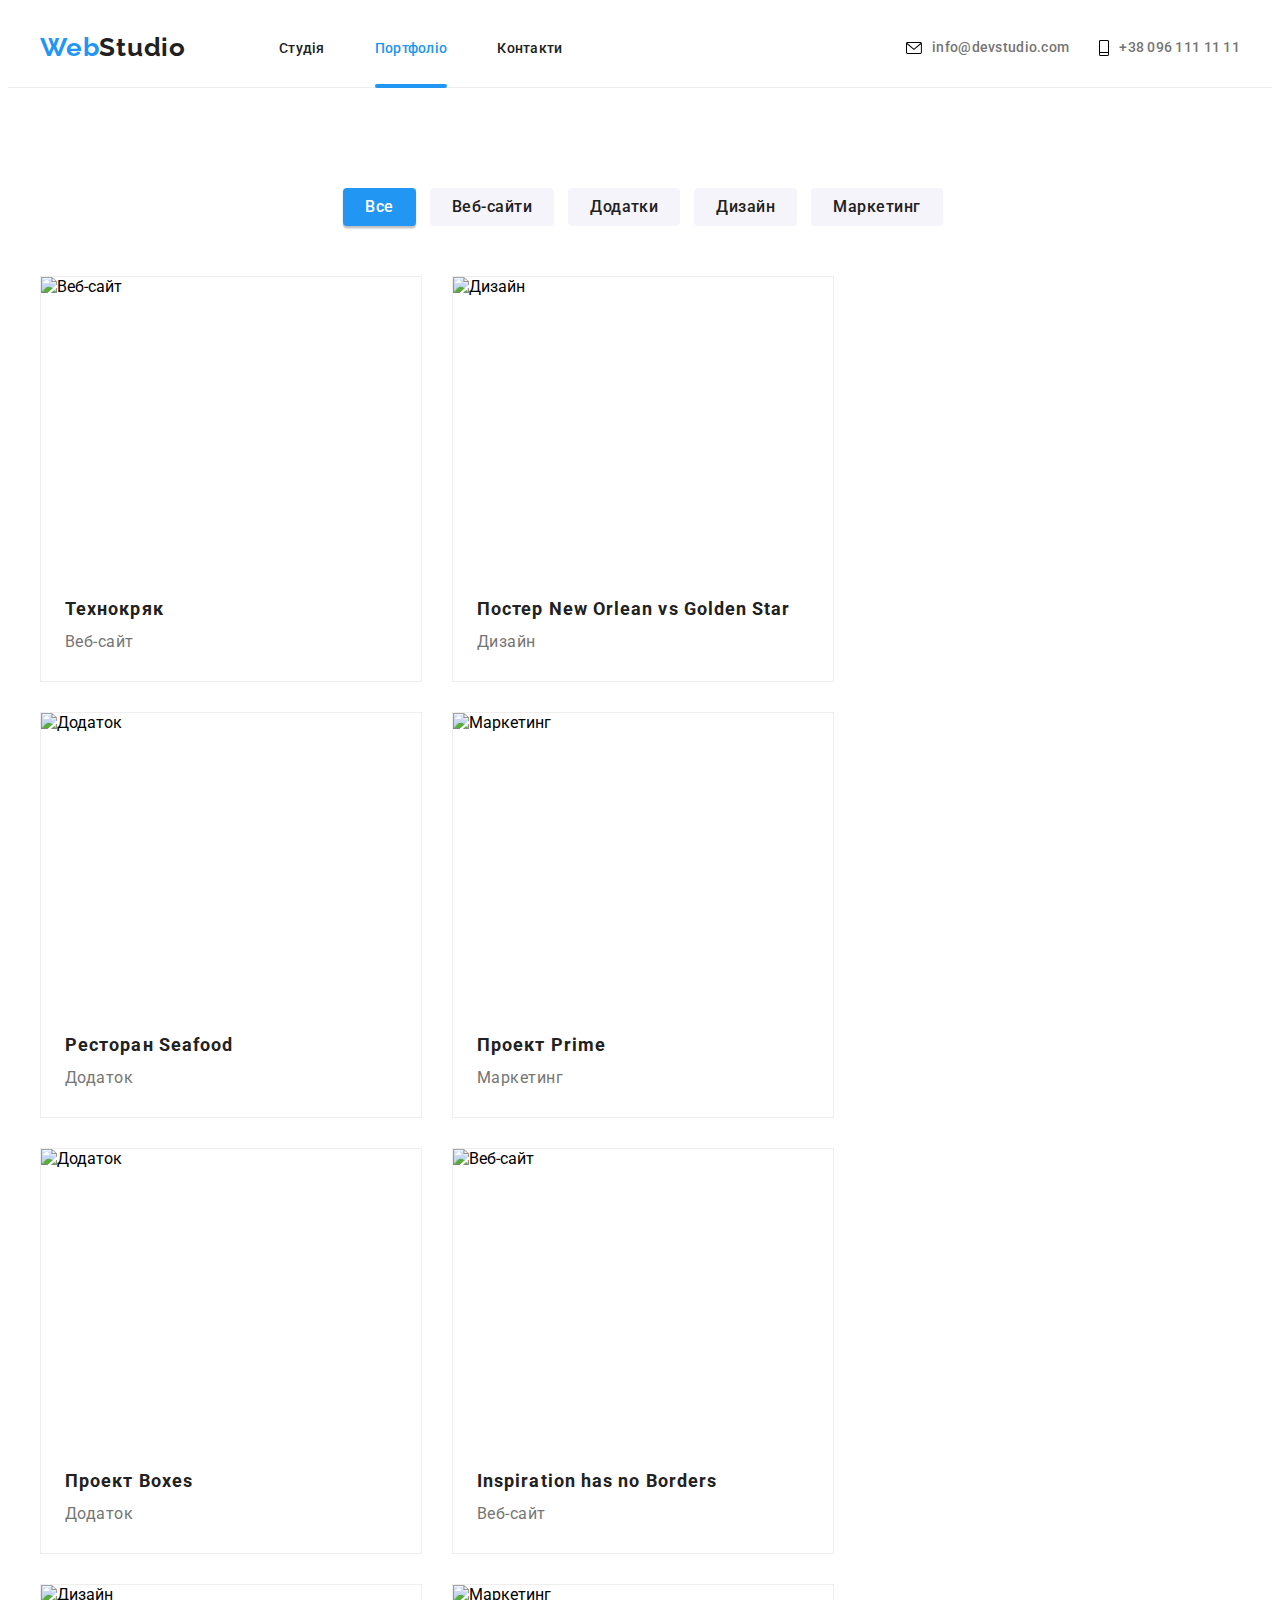
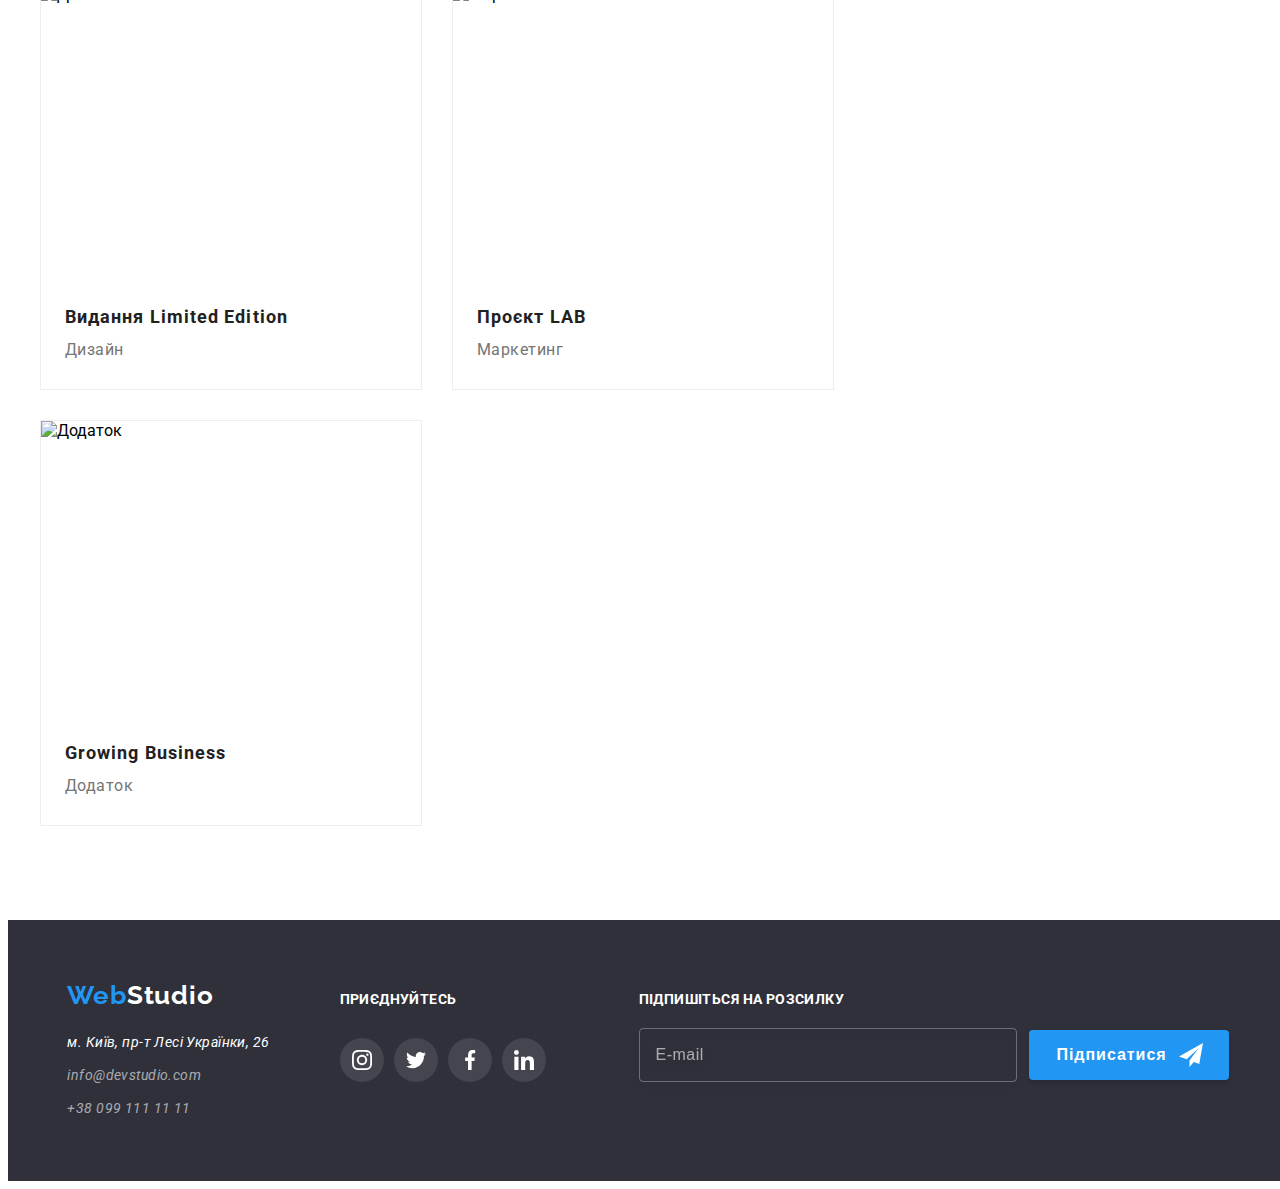
==== commit b55ae6f9: "Update portfolio.html" ====
--- a/portfolio.html
+++ b/portfolio.html
@@ -308,6 +308,13 @@
                         <div class="portfolio__container">
                             <picture>
                                 <!-- desctop version -->
+                                    <!-- webp -->
+                                <source 
+                                    media="(min-width: 1200px)" 
+                                    srcset="./images/portfolio/img-4_L.webp 1x, ./images/portfolio/img-4_L@2x.webp 2x"
+                                    type="image/webp"
+                                />
+                                    <!-- jpg -->
                                 <source 
                                     media="(min-width: 1200px)" 
                                     srcset="./images/portfolio/img-4_L.jpg 1x, ./images/portfolio/img-4_L@2x.jpg 2x"
@@ -315,13 +322,27 @@
                                 />
     
                                 <!-- tablet version -->
+                                    <!-- webp -->
+                                <source 
+                                    media="(min-width: 768px)" 
+                                    srcset="./images/portfolio/img-4_M.webp 1x, ./images/portfolio/img-4_M@2x.webp 2x"
+                                    type="image/webp"
+                                />
+                                    <!-- jpg -->
                                 <source 
                                     media="(min-width: 768px)" 
                                     srcset="./images/portfolio/img-4_M.jpg 1x, ./images/portfolio/img-4_M@2x.jpg 2x"
                                     type="image/jpg"
                                 />
     
-                                 <!-- mobile version -->
+                                <!-- mobile version -->
+                                    <!-- webp -->
+                                <source 
+                                    media="(max-width: 767px)" 
+                                    srcset="./images/portfolio/img-4_S.webp 1x, ./images/portfolio/img-4_S@2x.webp 2x"
+                                    type="image/webp"
+                                />
+                                    <!-- jpg -->
                                 <source 
                                     media="(max-width: 767px)" 
                                     srcset="./images/portfolio/img-4_S.jpg 1x, ./images/portfolio/img-4_S@2x.jpg 2x"
@@ -345,6 +366,13 @@
                         <div class="portfolio__container">
                             <picture>
                                 <!-- desctop version -->
+                                    <!-- webp -->
+                                <source 
+                                    media="(min-width: 1200px)" 
+                                    srcset="./images/portfolio/img-5_L.webp 1x, ./images/portfolio/img-5_L@2x.webp 2x"
+                                    type="image/webp"
+                                />
+                                    <!-- jpg -->
                                 <source 
                                     media="(min-width: 1200px)" 
                                     srcset="./images/portfolio/img-5_L.jpg 1x, ./images/portfolio/img-5_L@2x.jpg 2x"
@@ -352,13 +380,27 @@
                                 />
     
                                 <!-- tablet version -->
+                                    <!-- webp -->
+                                <source 
+                                    media="(min-width: 768px)" 
+                                    srcset="./images/portfolio/img-5_M.webp 1x, ./images/portfolio/img-5_M@2x.webp 2x"
+                                    type="image/webp"
+                                />
+                                    <!-- jpg -->
                                 <source 
                                     media="(min-width: 768px)" 
                                     srcset="./images/portfolio/img-5_M.jpg 1x, ./images/portfolio/img-5_M@2x.jpg 2x"
                                     type="image/jpg"
                                 />
     
-                                 <!-- mobile version -->
+                                <!-- mobile version -->
+                                    <!-- webp -->
+                                <source 
+                                    media="(max-width: 767px)" 
+                                    srcset="./images/portfolio/img-5_S.webp 1x, ./images/portfolio/img-5_S@2x.webp 2x"
+                                    type="image/webp"
+                                />
+                                    <!-- jpg -->
                                 <source 
                                     media="(max-width: 767px)" 
                                     srcset="./images/portfolio/img-5_S.jpg 1x, ./images/portfolio/img-5_S@2x.jpg 2x"
@@ -382,6 +424,13 @@
                         <div class="portfolio__container">
                             <picture>
                                 <!-- desctop version -->
+                                    <!-- webp -->
+                                <source 
+                                    media="(min-width: 1200px)" 
+                                    srcset="./images/portfolio/img-6_L.webp 1x, ./images/portfolio/img-6_L@2x.webp 2x"
+                                    type="image/webp"
+                                />
+                                    <!-- jpg -->
                                 <source 
                                     media="(min-width: 1200px)" 
                                     srcset="./images/portfolio/img-6_L.jpg 1x, ./images/portfolio/img-6_L@2x.jpg 2x"
@@ -389,13 +438,27 @@
                                 />
     
                                 <!-- tablet version -->
+                                    <!-- webp -->
+                                <source 
+                                    media="(min-width: 768px)" 
+                                    srcset="./images/portfolio/img-6_M.webp 1x, ./images/portfolio/img-6_M@2x.webp 2x"
+                                    type="image/webp"
+                                />
+                                    <!-- jpg -->
                                 <source 
                                     media="(min-width: 768px)" 
                                     srcset="./images/portfolio/img-6_M.jpg 1x, ./images/portfolio/img-6_M@2x.jpg 2x"
                                     type="image/jpg"
                                 />
     
-                                 <!-- mobile version -->
+                                <!-- mobile version -->
+                                    <!-- webp -->
+                                <source 
+                                    media="(max-width: 767px)" 
+                                    srcset="./images/portfolio/img-6_S.webp 1x, ./images/portfolio/img-6_S@2x.webp 2x"
+                                    type="image/webp"
+                                />
+                                    <!-- jpg -->
                                 <source 
                                     media="(max-width: 767px)" 
                                     srcset="./images/portfolio/img-6_S.jpg 1x, ./images/portfolio/img-6_S@2x.jpg 2x"
@@ -419,6 +482,13 @@
                         <div class="portfolio__container">
                             <picture>
                                 <!-- desctop version -->
+                                    <!-- webp -->
+                                <source 
+                                    media="(min-width: 1200px)" 
+                                    srcset="./images/portfolio/img-7_L.webp 1x, ./images/portfolio/img-7_L@2x.webp 2x"
+                                    type="image/webp"
+                                />
+                                    <!-- jpg -->
                                 <source 
                                     media="(min-width: 1200px)" 
                                     srcset="./images/portfolio/img-7_L.jpg 1x, ./images/portfolio/img-7_L@2x.jpg 2x"
@@ -426,13 +496,27 @@
                                 />
     
                                 <!-- tablet version -->
+                                    <!-- webp -->
+                                <source 
+                                    media="(min-width: 768px)" 
+                                    srcset="./images/portfolio/img-7_M.webp 1x, ./images/portfolio/img-7_M@2x.webp 2x"
+                                    type="image/webp"
+                                />
+                                    <!-- jpg -->
                                 <source 
                                     media="(min-width: 768px)" 
                                     srcset="./images/portfolio/img-7_M.jpg 1x, ./images/portfolio/img-7_M@2x.jpg 2x"
                                     type="image/jpg"
                                 />
     
-                                 <!-- mobile version -->
+                                <!-- mobile version -->
+                                    <!-- webp -->
+                                <source 
+                                    media="(max-width: 767px)" 
+                                    srcset="./images/portfolio/img-7_S.webp 1x, ./images/portfolio/img-7_S@2x.webp 2x"
+                                    type="image/webp"
+                                />
+                                    <!-- jpg -->
                                 <source 
                                     media="(max-width: 767px)" 
                                     srcset="./images/portfolio/img-7_S.jpg 1x, ./images/portfolio/img-7_S@2x.jpg 2x"
@@ -456,6 +540,13 @@
                         <div class="portfolio__container">
                             <picture>
                                 <!-- desctop version -->
+                                    <!-- webp -->
+                                <source 
+                                    media="(min-width: 1200px)" 
+                                    srcset="./images/portfolio/img-8_L.webp 1x, ./images/portfolio/img-8_L@2x.webp 2x"
+                                    type="image/webp"
+                                />
+                                    <!-- jpg -->
                                 <source 
                                     media="(min-width: 1200px)" 
                                     srcset="./images/portfolio/img-8_L.jpg 1x, ./images/portfolio/img-8_L@2x.jpg 2x"
@@ -463,13 +554,27 @@
                                 />
     
                                 <!-- tablet version -->
+                                    <!-- webp -->
+                                <source 
+                                    media="(min-width: 768px)" 
+                                    srcset="./images/portfolio/img-8_M.webp 1x, ./images/portfolio/img-8_M@2x.webp 2x"
+                                    type="image/webp"
+                                />
+                                    <!-- jpg -->
                                 <source 
                                     media="(min-width: 768px)" 
                                     srcset="./images/portfolio/img-8_M.jpg 1x, ./images/portfolio/img-8_M@2x.jpg 2x"
                                     type="image/jpg"
                                 />
     
-                                 <!-- mobile version -->
+                                <!-- mobile version -->
+                                    <!-- webp -->
+                                <source 
+                                    media="(max-width: 767px)" 
+                                    srcset="./images/portfolio/img-8_S.webp 1x, ./images/portfolio/img-8_S@2x.webp 2x"
+                                    type="image/webp"
+                                />
+                                    <!-- jpg -->
                                 <source 
                                     media="(max-width: 767px)" 
                                     srcset="./images/portfolio/img-8_S.jpg 1x, ./images/portfolio/img-8_S@2x.jpg 2x"
@@ -493,6 +598,13 @@
                         <div class="portfolio__container">
                             <picture>
                                 <!-- desctop version -->
+                                    <!-- webp -->
+                                <source 
+                                    media="(min-width: 1200px)" 
+                                    srcset="./images/portfolio/img-9_L.webp 1x, ./images/portfolio/img-9_L@2x.webp 2x"
+                                    type="image/webp"
+                                />
+                                    <!-- jpg -->
                                 <source 
                                     media="(min-width: 1200px)" 
                                     srcset="./images/portfolio/img-9_L.jpg 1x, ./images/portfolio/img-9_L@2x.jpg 2x"
@@ -500,13 +612,27 @@
                                 />
     
                                 <!-- tablet version -->
+                                    <!-- webp -->
+                                <source 
+                                    media="(min-width: 768px)" 
+                                    srcset="./images/portfolio/img-9_M.webp 1x, ./images/portfolio/img-9_M@2x.webp 2x"
+                                    type="image/webp"
+                                />
+                                    <!-- jpg -->
                                 <source 
                                     media="(min-width: 768px)" 
                                     srcset="./images/portfolio/img-9_M.jpg 1x, ./images/portfolio/img-9_M@2x.jpg 2x"
                                     type="image/jpg"
                                 />
     
-                                 <!-- mobile version -->
+                                <!-- mobile version -->
+                                    <!-- webp -->
+                                <source 
+                                    media="(max-width: 767px)" 
+                                    srcset="./images/portfolio/img-9_S.webp 1x, ./images/portfolio/img-9_S@2x.webp 2x"
+                                    type="image/webp"
+                                />
+                                    <!-- jpg -->
                                 <source 
                                     media="(max-width: 767px)" 
                                     srcset="./images/portfolio/img-9_S.jpg 1x, ./images/portfolio/img-9_S@2x.jpg 2x"
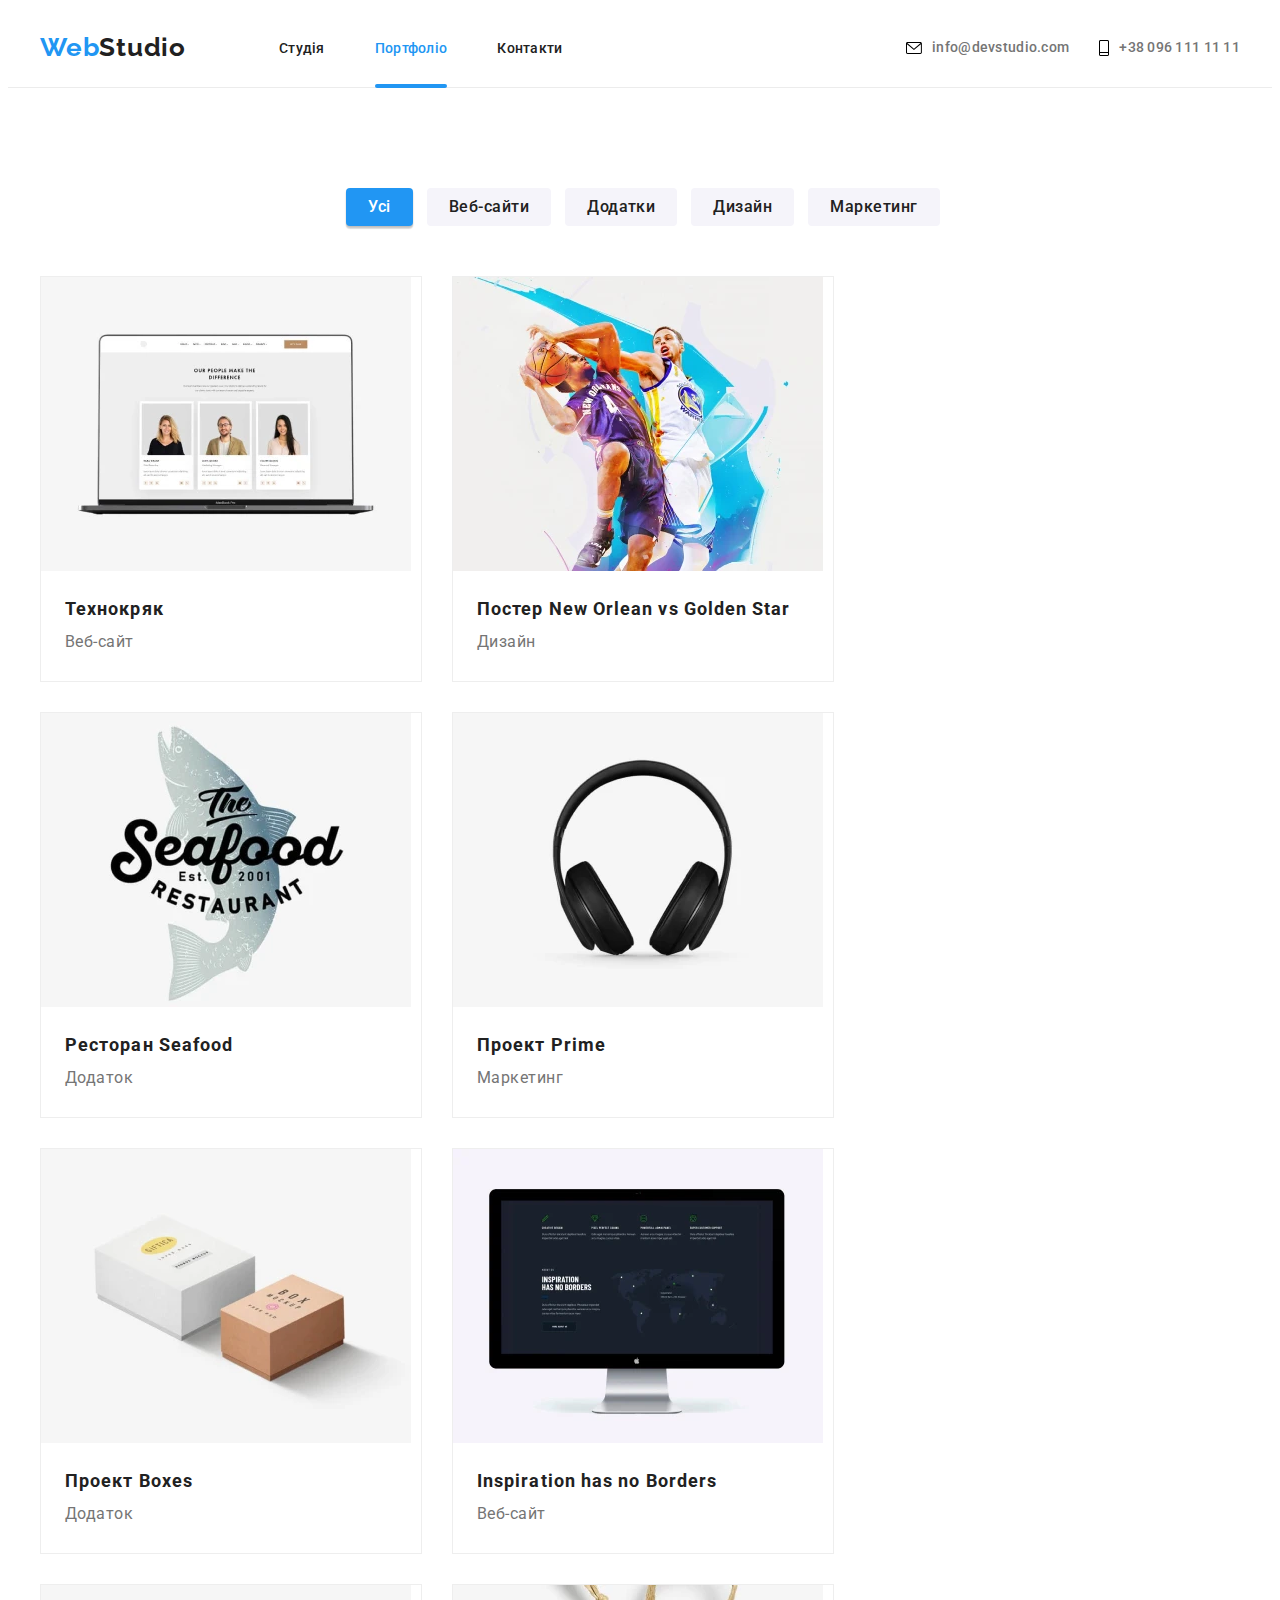
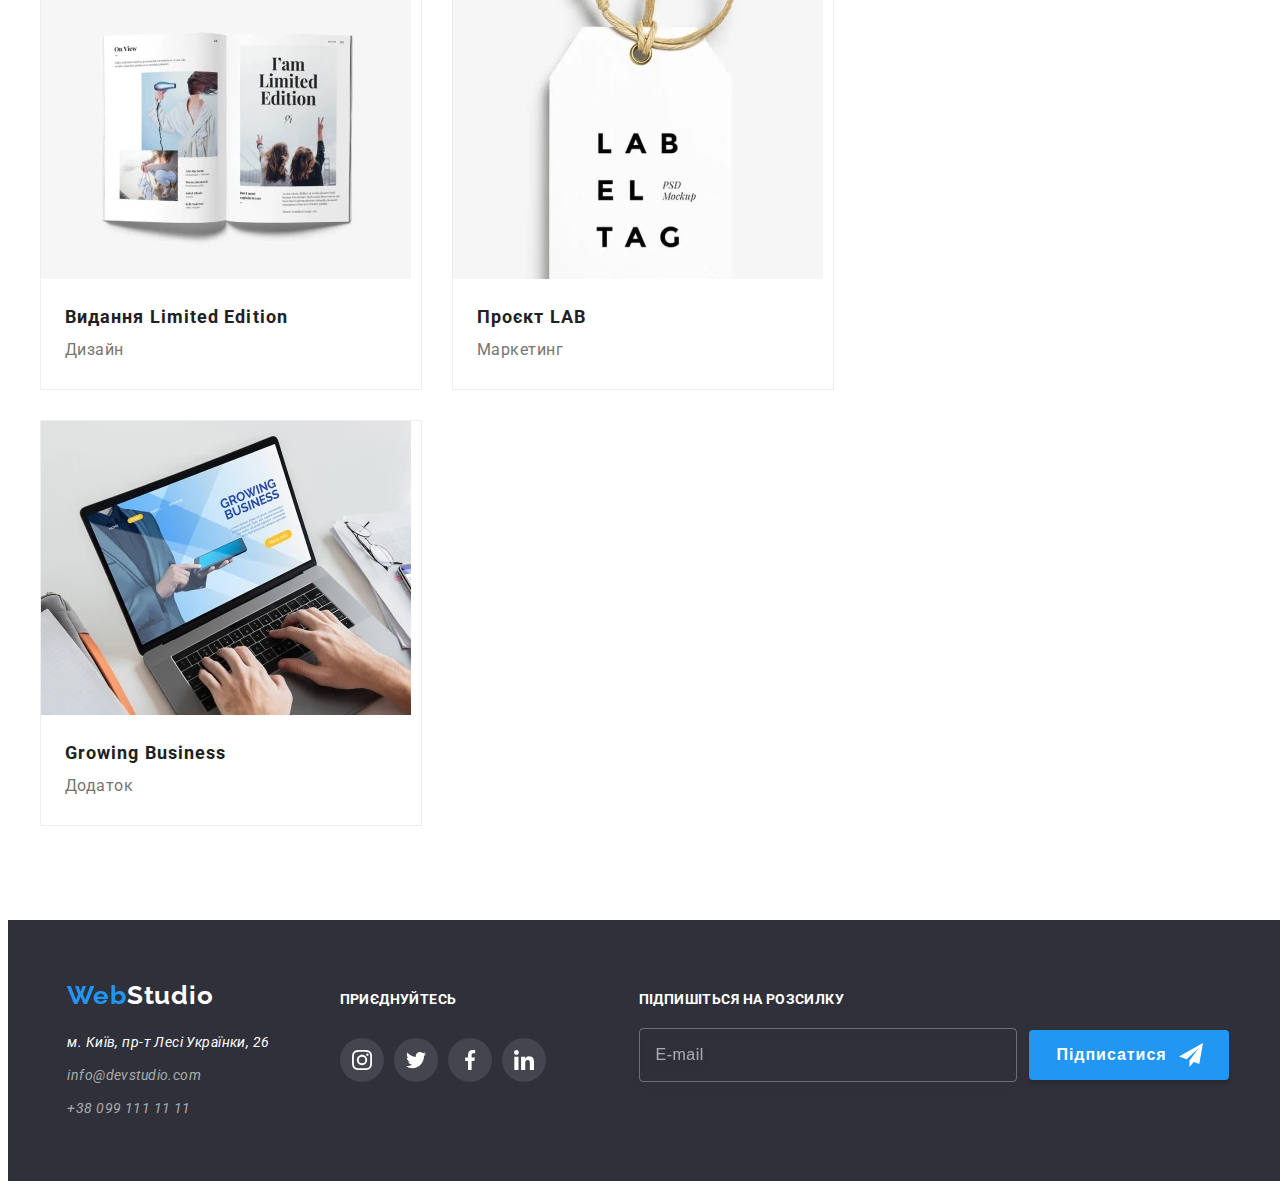
==== commit 57027244: "fixed mistakes" ====
--- a/portfolio.html
+++ b/portfolio.html
@@ -113,7 +113,7 @@
             <div class="container">
                 <ul class="filter list">
                     <li class="filter__item">
-                        <button class="filter__btns filter__btns--current" type="button">Все</button>
+                        <button class="filter__btns filter__btns--current" type="button">Усі</button>
                     </li>
                     <li>
                         <button class="filter__btns" type="button">Веб-сайти</button>
--- a/CSS/main.min.css
+++ b/CSS/main.min.css
@@ -1 +1 @@
-:root{--main-font: *Roboto*;--secondaty-font: font-family: "Raleway", sans-serif;font-family:"Roboto",sans-serif;--main-color: #212121;--second-color: #757575;--third-color: #2196F3;--bg-color-one: #2F303A;--bg-color-second: #2196F3;--items: 3;--indent: 30px;--anim-slow: 250ms cubic-bezier(0.4, 0, 0.2, 1) ease-in-out;--anim-fast: 250ms ease-in-out}.visually-hidden{position:absolute;white-space:nowrap;width:1px;height:1px;overflow:hidden;border:0;padding:0;clip:rect(0 0 0 0);-webkit-clip-path:inset(50%);clip-path:inset(50%);margin:-1px}.footer__container,.benefits__container,.header__container{width:1200px;padding-left:15px;padding-right:15px;margin-left:auto;margin-right:auto}body{font-family:"Roboto";font-style:normal}body.no-scroll{overflow:hidden}h1,h2,h3,h4,p{margin:0px}img{display:block;max-width:100%;height:auto}.link{text-decoration:none}.link:active{color:var(--third-color)}.list{list-style:none;margin:0px;padding:0px}.card-set{display:-webkit-box;display:-ms-flexbox;display:flex;-ms-flex-wrap:wrap;flex-wrap:wrap;gap:var(--indent)}.card-set__item{-ms-flex-preferred-size:calc((100% - var(--indent)*(var(--items) - 1))/var(--items));flex-basis:calc((100% - var(--indent)*(var(--items) - 1))/var(--items))}.container{width:100%;padding-left:15px;padding-right:15px;margin-left:auto;margin-right:auto}@media screen and (min-width: 480px){.container{max-width:480px}}@media screen and (min-width: 768px){.container{max-width:768px}}@media screen and (min-width: 1200px){.container{max-width:1200px}}.social-media{display:-webkit-box;display:-ms-flexbox;display:flex;-webkit-box-pack:center;-ms-flex-pack:center;justify-content:center;gap:10px}.social-media__link{display:-webkit-box;display:-ms-flexbox;display:flex;-webkit-box-align:center;-ms-flex-align:center;align-items:center;-webkit-box-pack:center;-ms-flex-pack:center;justify-content:center;background-color:#fff;border-radius:50%;width:44px;height:44px;-webkit-transition:background-color 250ms cubic-bezier(0.4, 0, 0.2, 1);transition:background-color 250ms cubic-bezier(0.4, 0, 0.2, 1)}.social-media__link:hover>.social-media__icon,.social-media__link:focus>.social-media__icon{fill:#fff}.social-media__icon{fill:#afb1b8}.social-media__link:hover,.social-media__link:focus{background-color:#2196f3}.social-media__text{font-weight:700;font-size:14px;line-height:1.14;letter-spacing:.03em;text-transform:uppercase;margin-bottom:20px;color:#fff}.social-media__link{display:-webkit-box;display:-ms-flexbox;display:flex;-webkit-box-align:center;-ms-flex-align:center;align-items:center;-webkit-box-pack:center;-ms-flex-pack:center;justify-content:center;background:rgba(255,255,255,.1);border-radius:50%;width:44px;height:44px;-webkit-transition:background-color 250ms cubic-bezier(0.4, 0, 0.2, 1);transition:background-color 250ms cubic-bezier(0.4, 0, 0.2, 1)}.social-media__link:hover .social-media__icon,.social-media__link:focus .social-media__icon{fill:#fff}.social-media__link:hover,.social-media__link:focus{background-color:#2196f3}.social-media__icon--white{fill:#fff}.social-media__list{display:-webkit-box;display:-ms-flexbox;display:flex;gap:10px}.contact{display:none;margin-left:auto;gap:30px}@media screen and (min-width: 768px){.contact{display:block}}@media screen and (min-width: 1200px){.contact{display:-webkit-box;display:-ms-flexbox;display:flex}}@media screen and (min-width: 768px){.contact__item:not(:last-child){margin-bottom:12px}}@media screen and (min-width: 1200px){.contact__item:not(:last-child){margin-bottom:0px}}.contact__tel{color:var(--second-color);font-weight:500;font-size:14px;line-height:1.14;letter-spacing:.02em;display:-webkit-box;display:-ms-flexbox;display:flex;-webkit-box-align:center;-ms-flex-align:center;align-items:center;gap:10px}.contact__mail{font-weight:500;font-size:14px;line-height:1.14;letter-spacing:.02em;color:#757575;display:-webkit-box;display:-ms-flexbox;display:flex;-webkit-box-align:center;-ms-flex-align:center;align-items:center;gap:10px}.contact__mail:hover .contact__icon,.contact__mail:focus .contact__icon{fill:#188ce8}.contact__tel:hover .contact__icon,.contact__tel:focus .contact__icon{fill:#188ce8}.contact__mail:hover,.contact__mail:focus{color:#188ce8}.contact__tel:hover,.contact__tel:focus{color:#188ce8}.backdrop{position:fixed;top:0;left:0;z-index:1000;width:100%;height:100%;background-color:rgba(55,57,63,.23);opacity:1;visibility:visible;pointer-events:initial;-webkit-transition:opacity 250ms cubic-bezier(0.4, 0, 0.2, 1),visibility 250ms cubic-bezier(0.4, 0, 0.2, 1);transition:opacity 250ms cubic-bezier(0.4, 0, 0.2, 1),visibility 250ms cubic-bezier(0.4, 0, 0.2, 1)}.backdrop.is-hidden{opacity:0;visibility:hidden;pointer-events:none}.modal{position:absolute;top:50%;left:50%;background-color:#fff;-webkit-transform:translate(-50%, -50%);transform:translate(-50%, -50%);min-width:528px;min-height:581px;-webkit-box-shadow:0px 1px 3px rgba(0,0,0,.12),0px 1px 1px rgba(0,0,0,.14),0px 2px 1px rgba(0,0,0,.2);box-shadow:0px 1px 3px rgba(0,0,0,.12),0px 1px 1px rgba(0,0,0,.14),0px 2px 1px rgba(0,0,0,.2);border-radius:4px}.modal__close-btn{position:absolute;top:20px;right:20px;display:-webkit-box;display:-ms-flexbox;display:flex;-webkit-box-align:center;-ms-flex-align:center;align-items:center;-webkit-box-pack:center;-ms-flex-pack:center;justify-content:center;-webkit-transform:translate(50%, -50%);transform:translate(50%, -50%);width:30px;height:30px;padding:0;background:#fff;border:1px solid rgba(0,0,0,.1);border-radius:50%;cursor:pointer;-webkit-transition:fill 250ms cubic-bezier(0.4, 0, 0.2, 1);transition:fill 250ms cubic-bezier(0.4, 0, 0.2, 1)}.modal__close-btn:hover{fill:#2196f3}.modal__form{display:-webkit-box;display:-ms-flexbox;display:flex;-webkit-box-orient:vertical;-webkit-box-direction:normal;-ms-flex-direction:column;flex-direction:column;padding:40px}.modal__label{margin-bottom:4px;font-weight:400;font-size:12px;line-height:1.17;letter-spacing:.01em;color:#757575}.modal__policy{display:-webkit-box;display:-ms-flexbox;display:flex;-webkit-box-align:center;-ms-flex-align:center;align-items:center;-webkit-box-pack:center;-ms-flex-pack:center;justify-content:center;margin-top:20px;margin-bottom:30px}.modal__submit{display:-webkit-box;display:-ms-flexbox;display:flex;-webkit-box-align:center;-ms-flex-align:center;align-items:center;text-align:center;margin-left:auto;margin-right:auto}.modal__button{width:200px;height:50px;left:700px;top:712px;cursor:pointer;font-weight:700;font-size:16px;line-height:1.87;letter-spacing:.06em;color:#fff;background:#2196f3;-webkit-box-shadow:0px 4px 4px rgba(0,0,0,.15);box-shadow:0px 4px 4px rgba(0,0,0,.15);border-radius:4px;border-color:#2196f3;border:rgba(0,0,0,0)}.form__field{display:-webkit-box;display:-ms-flexbox;display:flex;-webkit-box-orient:vertical;-webkit-box-direction:normal;-ms-flex-direction:column;flex-direction:column;margin-bottom:10px}.form__container{position:relative}.form__svg{position:absolute;top:50%;left:15px;-webkit-transform:translateY(-50%);transform:translateY(-50%)}.form__title{display:-webkit-box;display:-ms-flexbox;display:flex;-webkit-box-pack:center;-ms-flex-pack:center;justify-content:center;text-align:center;margin-bottom:18px;font-weight:700;font-size:20px;line-height:1.15;letter-spacing:.03em;color:#212121}.form__input{height:40px;width:100%;border:1px solid rgba(33,33,33,.2);border-radius:4px;padding-left:42px;outline:rgba(0,0,0,0);-webkit-transition:border-color 250ms cubic-bezier(0.4, 0, 0.2, 1);transition:border-color 250ms cubic-bezier(0.4, 0, 0.2, 1)}.form__input:focus+.form__svg{fill:#188ce8}.form__input:focus{border-color:#2196f3}textarea{resize:none}::-webkit-input-placeholder{font-weight:400;font-size:12px;line-height:1.17;letter-spacing:.01em;color:rgba(117,117,117,.5)}::-moz-placeholder{font-weight:400;font-size:12px;line-height:1.17;letter-spacing:.01em;color:rgba(117,117,117,.5)}:-ms-input-placeholder{font-weight:400;font-size:12px;line-height:1.17;letter-spacing:.01em;color:rgba(117,117,117,.5)}::-ms-input-placeholder{font-weight:400;font-size:12px;line-height:1.17;letter-spacing:.01em;color:rgba(117,117,117,.5)}::placeholder{font-weight:400;font-size:12px;line-height:1.17;letter-spacing:.01em;color:rgba(117,117,117,.5)}.comment__item{height:120px;padding:12px 16px;border:1px solid rgba(33,33,33,.2);border-radius:4px;outline:rgba(0,0,0,0)}.comment__item:focus{border-color:#2196f3}.field-label{font-weight:400;font-size:14px;line-height:1.7;letter-spacing:.03em;color:#757575}.agreements{color:#2196f3;text-decoration:underline;cursor:pointer}.checkbox{position:relative;display:-webkit-box;display:-ms-flexbox;display:flex;-webkit-box-align:center;-ms-flex-align:center;align-items:center}.checkbox__container{display:-webkit-inline-box;display:-ms-inline-flexbox;display:inline-flex;-webkit-box-pack:center;-ms-flex-pack:center;justify-content:center;-webkit-box-align:center;-ms-flex-align:center;align-items:center;margin-right:8px;width:16px;height:15px;outline:2px solid #212121;outline-offset:-2px;border-radius:2px;background-color:#fff;-webkit-transition:background-color 250ms,outline 250ms;transition:background-color 250ms,outline 250ms}.checkbox__input{margin-right:8px}.checkbox__input:checked+.checkbox__container{background-color:#2196f3;outline:rgba(0,0,0,0)}.mobile-menu-btn{background-color:rgba(0,0,0,0);border:none;width:40px;height:40px;display:-webkit-box;display:-ms-flexbox;display:flex;-webkit-box-align:center;-ms-flex-align:center;align-items:center;-webkit-box-pack:center;-ms-flex-pack:center;justify-content:center;margin-left:auto;z-index:10}@media screen and (min-width: 768px){.mobile-menu-btn{display:none}}.mobile-menu-icon:hover .mobile-menu-burger,.mobile-menu-icon:focus .mobile-menu-burger{fill:#2196f3}.mobile-menu-close{opacity:0;-webkit-transition:500ms;transition:500ms}.mobile-menu-btn.is-open .mobile-menu-close{opacity:1}.mobile-menu-burger{-webkit-transition:500ms;transition:500ms}.mobile-menu-btn.is-open .mobile-menu-burger{opacity:0}.mobile-menu{position:fixed;top:0;left:0;width:100%;height:100vh;padding:48px 40px;background-color:#fff;z-index:1;-webkit-transition:-webkit-transform 500ms;transition:-webkit-transform 500ms;transition:transform 500ms;transition:transform 500ms, -webkit-transform 500ms;display:-webkit-box;display:-ms-flexbox;display:flex;-webkit-box-orient:vertical;-webkit-box-direction:normal;-ms-flex-direction:column;flex-direction:column;-webkit-transform:translateX(150%);transform:translateX(150%)}.mobile-menu.is-open{-webkit-transform:translateX(0);transform:translateX(0)}.mobile-menu-nav{display:-webkit-box;display:-ms-flexbox;display:flex;-webkit-box-orient:vertical;-webkit-box-direction:normal;-ms-flex-direction:column;flex-direction:column;margin-bottom:auto;gap:32px}.mobile-menu-contacts{margin-bottom:64px;display:-webkit-box;display:-ms-flexbox;display:flex;-webkit-box-orient:vertical;-webkit-box-direction:normal;-ms-flex-direction:column;flex-direction:column;gap:32px}.mobile-menu-socials{display:-webkit-box;display:-ms-flexbox;display:flex;-webkit-box-align:center;-ms-flex-align:center;align-items:center;-ms-flex-wrap:wrap;flex-wrap:wrap;gap:10px}.mobile-menu-socials-link{font-weight:500;font-size:18px;line-height:1.22;letter-spacing:.02em;color:#2196f3}.mobile-menu-socials-item:not(:last-child) .mobile-menu-socials-link{padding-right:10px;border-right:1px solid rgba(33,33,33,.2)}.mobile-menu-contacts-tel{font-weight:500;font-size:34px;line-height:1.18;letter-spacing:.02em;color:#2196f3}.mobile-menu-contacts-mail{font-weight:500;font-size:24px;line-height:1.17;letter-spacing:.02em;color:#757575}.mobile-menu-nav-item .mobile-menu-nav-link{font-weight:500;font-size:40px;line-height:1.18;letter-spacing:.02em;color:#212121}.mobile-menu-nav-item .current{color:#2196f3}.header{padding-top:24px;padding-bottom:24px;border-bottom:1px solid #ececec}.header__container{display:-webkit-box;display:-ms-flexbox;display:flex;-webkit-box-align:center;-ms-flex-align:center;align-items:center;-webkit-box-pack:center;-ms-flex-pack:center;justify-content:center}.header__logo{font-family:"Raleway";font-weight:700;font-size:26px;line-height:1.2;letter-spacing:.03em;color:var(--third-color);display:-webkit-box;display:-ms-flexbox;display:flex;margin-right:93px}.header__span{color:var(--main-color)}.nav{display:none}@media screen and (min-width: 768px){.nav{display:block}}.nav__list{display:-webkit-box;display:-ms-flexbox;display:flex;-webkit-box-align:center;-ms-flex-align:center;align-items:center;padding-left:0px}.nav__item:not(:last-child){margin-right:50px}.nav__link{color:var(--main-color);font-weight:500;font-size:14px;line-height:1.14;letter-spacing:.02em}.nav__link--current{position:relative;font-weight:500;font-size:14px;line-height:1.14;letter-spacing:.02em;color:#2196f3}.nav__link--current::after{content:"";position:absolute;bottom:0;left:0;-webkit-transform:translateY(32px);transform:translateY(32px);display:inline-block;width:100%;height:4px;background:#2196f3;border-radius:2px}.nav__link:hover,.nav__link:focus{font-weight:500;font-size:14px;line-height:1.14;letter-spacing:.02em;color:#188ce8}.hero{background-repeat:no-repeat;background-position:center;background-size:cover;background-color:rgba(47,48,58,.4);padding-top:200px;padding-bottom:200px;display:-webkit-box;display:-ms-flexbox;display:flex;-webkit-box-orient:vertical;-webkit-box-direction:normal;-ms-flex-direction:column;flex-direction:column;-webkit-box-align:center;-ms-flex-align:center;align-items:center;-webkit-box-pack:center;-ms-flex-pack:center;justify-content:center;background-image:url(../images/header/header_S.jpg),-webkit-gradient(linear, left top, right top, from(rgba(47, 48, 58, 0.4)), to(rgba(47, 48, 58, 0.4)));background-image:url(../images/header/header_S.jpg),linear-gradient(to right, rgba(47, 48, 58, 0.4), rgba(47, 48, 58, 0.4))}@media(min-device-pixel-ratio: 2),(-webkit-min-device-pixel-ratio: 2),(min-resolution: 192dpi),(min-resolution: 2dppx){.hero{background-image:url(../images/header/header_S@2x.jpg),-webkit-gradient(linear, left top, right top, from(rgba(47, 48, 58, 0.4)), to(rgba(47, 48, 58, 0.4)));background-image:url(../images/header/header_S@2x.jpg),linear-gradient(to right, rgba(47, 48, 58, 0.4), rgba(47, 48, 58, 0.4))}}@media screen and (min-width: 768px){.hero{background-image:url(../images/header/header_M.jpg),-webkit-gradient(linear, left top, right top, from(rgba(47, 48, 58, 0.4)), to(rgba(47, 48, 58, 0.4)));background-image:url(../images/header/header_M.jpg),linear-gradient(to right, rgba(47, 48, 58, 0.4), rgba(47, 48, 58, 0.4))}}@media screen and (min-width: 768px)and (min-device-pixel-ratio: 2),screen and (min-width: 768px)and (-webkit-min-device-pixel-ratio: 2),screen and (min-width: 768px)and (min-resolution: 192dpi),screen and (min-width: 768px)and (min-resolution: 2dppx){.hero{background-image:url(../images/header/header_M@2x.jpg),-webkit-gradient(linear, left top, right top, from(rgba(47, 48, 58, 0.4)), to(rgba(47, 48, 58, 0.4)));background-image:url(../images/header/header_M@2x.jpg),linear-gradient(to right, rgba(47, 48, 58, 0.4), rgba(47, 48, 58, 0.4))}}@media screen and (min-width: 1200px){.hero{background-image:url(../images/header/header_L.jpg),-webkit-gradient(linear, left top, right top, from(rgba(47, 48, 58, 0.4)), to(rgba(47, 48, 58, 0.4)));background-image:url(../images/header/header_L.jpg),linear-gradient(to right, rgba(47, 48, 58, 0.4), rgba(47, 48, 58, 0.4))}}@media screen and (min-width: 1200px)and (min-device-pixel-ratio: 2),screen and (min-width: 1200px)and (-webkit-min-device-pixel-ratio: 2),screen and (min-width: 1200px)and (min-resolution: 192dpi),screen and (min-width: 1200px)and (min-resolution: 2dppx){.hero{background-image:url(../images/header/header_L@2x.jpg),-webkit-gradient(linear, left top, right top, from(rgba(47, 48, 58, 0.4)), to(rgba(47, 48, 58, 0.4)));background-image:url(../images/header/header_L@2x.jpg),linear-gradient(to right, rgba(47, 48, 58, 0.4), rgba(47, 48, 58, 0.4))}}.hero__title{font-family:"Roboto";font-style:normal;max-width:360px;font-weight:900;font-size:26px;line-height:1.6;text-align:center;letter-spacing:.06em;text-transform:uppercase;color:#fff;margin-left:auto;margin-right:auto;margin-bottom:30px}@media screen and (min-width: 1200px){.hero__title{max-width:696px;font-size:44px;line-height:1.36}}.hero__btn{cursor:pointer;background-color:var(--bg-color-second);border:rgba(0,0,0,0);border-radius:4px;color:#fff;font-weight:700;font-size:16px;line-height:1.87;letter-spacing:.06em;margin-left:auto;margin-right:auto;padding:10px 32px;display:-webkit-box;display:-ms-flexbox;display:flex}.benefits{padding:94px 0px}.benefits__list{display:-webkit-box;display:-ms-flexbox;display:flex;padding-left:0px;gap:30px;--items: 1}@media screen and (min-width: 768px){.benefits__list{--items: 2}}@media screen and (min-width: 1200px){.benefits__list{--items: 4}}.benefits__link{display:-webkit-box;display:-ms-flexbox;display:flex;-webkit-box-align:center;-ms-flex-align:center;align-items:center;-webkit-box-pack:center;-ms-flex-pack:center;justify-content:center;height:120px;background:#f5f4fa;border-radius:4px}.subtitle{margin-top:30px}.subtitle__title{font-weight:700;font-size:14px;line-height:1.14;letter-spacing:.03em;text-transform:uppercase;color:var(--main-color);margin-bottom:10px}@media screen and (max-width: 480px){.subtitle__title{display:-webkit-box;display:-ms-flexbox;display:flex;-webkit-box-pack:center;-ms-flex-pack:center;justify-content:center}}.subtitle__text{font-weight:400;font-size:14px;line-height:1.71;letter-spacing:.03em;color:var(--second-color);width:100%}.about{display:none;padding-bottom:94px}@media screen and (min-width: 1200px){.about{display:-webkit-box;display:-ms-flexbox;display:flex}}.about__title{font-weight:700;font-size:36px;line-height:1.16;text-align:center;letter-spacing:.03em;color:var(--main-color);margin-bottom:50px}.about__item{position:relative;overflow:hidden}.about__overlay{position:absolute;bottom:0;left:0;width:100%;height:70px;display:-webkit-box;display:-ms-flexbox;display:flex;-webkit-box-align:center;-ms-flex-align:center;align-items:center;-webkit-box-pack:center;-ms-flex-pack:center;justify-content:center;background:rgba(47,48,58,.8);-webkit-box-shadow:0px 4px 4px rgba(0,0,0,.25);box-shadow:0px 4px 4px rgba(0,0,0,.25)}.about__descr{font-family:"Roboto";font-style:normal;font-weight:700;font-size:14px;line-height:1.14;letter-spacing:.03em;text-transform:uppercase;color:#fff}.team{padding:94px 0px;background:#f5f4fa;display:-webkit-box;display:-ms-flexbox;display:flex;-webkit-box-align:center;-ms-flex-align:center;align-items:center;-webkit-box-pack:center;-ms-flex-pack:center;justify-content:center;-webkit-box-orient:vertical;-webkit-box-direction:normal;-ms-flex-direction:column;flex-direction:column}.team__title{font-weight:700;font-size:36px;line-height:.9;text-align:center;letter-spacing:.03em;color:var(--main-color);margin-bottom:50px}@media screen and (min-width: 768px){.team__title{line-height:.9}}@media screen and (min-width: 1200px){.team__title{line-height:1.17}}.team__item{background:#fff;-webkit-box-shadow:0px 1px 3px rgba(0,0,0,.12),0px 1px 1px rgba(0,0,0,.14),0px 2px 1px rgba(0,0,0,.2);box-shadow:0px 1px 3px rgba(0,0,0,.12),0px 1px 1px rgba(0,0,0,.14),0px 2px 1px rgba(0,0,0,.2);border-radius:0px 0px 4px 4px;--items: 1}@media screen and (min-width: 768px){.team__item{--items: 2}}@media screen and (min-width: 1200px){.team__item{--items: 4}}.team__wrapper{padding:30px 0px 30px 0px}.team__subtitle{font-weight:500;font-size:16px;line-height:1.18;text-align:center;letter-spacing:.03em;color:var(--main-color);margin-bottom:10px}.team__descr{margin-bottom:16px;font-weight:400;font-size:16px;line-height:1.18;text-align:center;letter-spacing:.03em;color:var(--second-color)}.clients{padding:94px 0px}.clients__title{font-weight:700;font-size:36px;line-height:.9;text-align:center;letter-spacing:.03em;color:#212121}@media screen and (min-width: 768px){.clients__title{line-height:.9}}@media screen and (min-width: 1200px){.clients__title{line-height:1.17}}.clients__list{display:-webkit-box;display:-ms-flexbox;display:flex;-webkit-box-pack:center;-ms-flex-pack:center;justify-content:center;--items: 2;gap:30px;margin-top:50px}@media screen and (min-width: 768px){.clients__list{--items: 3}}@media screen and (min-width: 1200px){.clients__list{--items: 6}}.clients__item{-webkit-box-sizing:border-box;box-sizing:border-box;margin:0px;border:1px solid #afb1b8;border-radius:4px;width:210px;height:92px}@media screen and (min-width: 768px){.clients__item{width:226px}}@media screen and (min-width: 1200px){.clients__item{width:170px}}.clients__icon{fill:#afb1b8;-webkit-transition:fill 250ms cubic-bezier(0.4, 0, 0.2, 1);transition:fill 250ms cubic-bezier(0.4, 0, 0.2, 1)}.clients__link{display:-webkit-box;display:-ms-flexbox;display:flex;-webkit-box-align:center;-ms-flex-align:center;align-items:center;-webkit-box-pack:center;-ms-flex-pack:center;justify-content:center;width:100%;height:100%}.clients__link:hover .clients__icon,.clients__link:focus .clients__icon{fill:#2196f3}.clients__item:hover>.clients__link,.clients__item:focus>.clients__link{border:1px solid #2196f3}.footer{background:var(--bg-color-one);padding:60px 0px}@media screen and (min-width: 768px){.footer{width:768px}}@media screen and (min-width: 768px){.footer{width:100vw}}.footer__bg{display:-webkit-box;display:-ms-flexbox;display:flex;-webkit-box-orient:vertical;-webkit-box-direction:normal;-ms-flex-direction:column;flex-direction:column;-webkit-box-align:center;-ms-flex-align:center;align-items:center;margin-bottom:60px}@media screen and (min-width: 768px){.footer__bg{margin-right:165px;margin-bottom:0}}@media screen and (min-width: 1200px){.footer__bg{margin-right:70px;-webkit-box-align:start;-ms-flex-align:start;align-items:flex-start}}.footer__logo{font-family:"Raleway";font-style:normal;text-decoration:none;font-weight:700;font-size:26px;line-height:1.19;letter-spacing:.03em;color:var(--third-color);margin-bottom:20px}.footer__container{display:contents;-webkit-box-align:center;-ms-flex-align:center;align-items:center;-webkit-box-pack:center;-ms-flex-pack:center;justify-content:center;-webkit-box-orient:vertical;-webkit-box-direction:normal;-ms-flex-direction:column;flex-direction:column;max-width:480px;gap:60px}@media screen and (min-width: 768px){.footer__container{max-width:768px;display:-webkit-box;display:-ms-flexbox;display:flex;-ms-flex-wrap:wrap;flex-wrap:wrap;-webkit-box-orient:horizontal;-webkit-box-direction:normal;-ms-flex-direction:row;flex-direction:row;-webkit-box-align:center;-ms-flex-align:center;align-items:center;-webkit-box-pack:center;-ms-flex-pack:center;justify-content:center}}@media screen and (min-width: 1200px){.footer__container{display:-webkit-box;display:-ms-flexbox;display:flex;-webkit-box-align:baseline;-ms-flex-align:baseline;align-items:baseline;-webkit-box-orient:horizontal;-webkit-box-direction:normal;-ms-flex-direction:row;flex-direction:row;min-width:1200px;gap:0}}.footer__social-media{display:-webkit-box;display:-ms-flexbox;display:flex;-webkit-box-orient:vertical;-webkit-box-direction:normal;-ms-flex-direction:column;flex-direction:column;-webkit-box-align:center;-ms-flex-align:center;align-items:center;margin-bottom:60px}@media screen and (min-width: 1200px){.footer__social-media{margin-right:93px;margin-bottom:0;-webkit-box-align:start;-ms-flex-align:start;align-items:flex-start}}.footer__span{color:#fff}.address__list{display:-webkit-box;display:-ms-flexbox;display:flex;-webkit-box-orient:vertical;-webkit-box-direction:normal;-ms-flex-direction:column;flex-direction:column;-webkit-box-align:center;-ms-flex-align:center;align-items:center}@media screen and (min-width: 1200px){.address__list{-webkit-box-align:start;-ms-flex-align:start;align-items:flex-start}}.address__loc{font-weight:400;font-size:14px;line-height:1.71;letter-spacing:.03em;color:#fff}.address__info{font-weight:400;font-size:14px;line-height:1.71;letter-spacing:.03em;color:rgba(255,255,255,.6)}.address__item:not(:last-child){text-decoration:none;list-style:none;margin-bottom:9px}.subscribe{display:-webkit-box;display:-ms-flexbox;display:flex;-webkit-box-orient:vertical;-webkit-box-direction:normal;-ms-flex-direction:column;flex-direction:column;-webkit-box-align:center;-ms-flex-align:center;align-items:center}@media screen and (min-width: 1200px){.subscribe{display:block}}.subscribe__title{font-weight:700;font-size:14px;line-height:1.14;letter-spacing:.03em;text-transform:uppercase;color:#fff;margin-bottom:20px}.subscribe__container{display:-webkit-box;display:-ms-flexbox;display:flex;-webkit-box-orient:vertical;-webkit-box-direction:normal;-ms-flex-direction:column;flex-direction:column;-webkit-box-align:center;-ms-flex-align:center;align-items:center;gap:12px}@media screen and (min-width: 1200px){.subscribe__container{-webkit-box-orient:horizontal;-webkit-box-direction:normal;-ms-flex-direction:row;flex-direction:row}}.subscribe__mail{width:90vw;height:50px;padding-left:16px;color:#fff;background-color:rgba(0,0,0,0);border:1px solid rgba(255,255,255,.3);-webkit-filter:drop-shadow(0px 4px 4px rgba(0, 0, 0, 0.15));filter:drop-shadow(0px 4px 4px rgba(0, 0, 0, 0.15));border-radius:4px}@media screen and (min-width: 1200px){.subscribe__mail{max-width:358px}}@media screen and (min-width: 768px)and (max-width: 1199px){.subscribe__mail{width:450px}}.subscribe__mail::-webkit-input-placeholder{font-weight:400;font-size:16px;line-height:1.25;display:-webkit-box;display:flex;-webkit-box-align:center;align-items:center;letter-spacing:.03em;color:rgba(255,255,255,.6)}.subscribe__mail::-moz-placeholder{font-weight:400;font-size:16px;line-height:1.25;display:flex;align-items:center;letter-spacing:.03em;color:rgba(255,255,255,.6)}.subscribe__mail:-ms-input-placeholder{font-weight:400;font-size:16px;line-height:1.25;display:-ms-flexbox;display:flex;-ms-flex-align:center;align-items:center;letter-spacing:.03em;color:rgba(255,255,255,.6)}.subscribe__mail::-ms-input-placeholder{font-weight:400;font-size:16px;line-height:1.25;display:-ms-flexbox;display:flex;-ms-flex-align:center;align-items:center;letter-spacing:.03em;color:rgba(255,255,255,.6)}.subscribe__mail::placeholder{font-weight:400;font-size:16px;line-height:1.25;display:-webkit-box;display:-ms-flexbox;display:flex;-webkit-box-align:center;-ms-flex-align:center;align-items:center;letter-spacing:.03em;color:rgba(255,255,255,.6)}.submit{position:relative;display:-webkit-box;display:-ms-flexbox;display:flex;-webkit-box-align:center;-ms-flex-align:center;align-items:center;-webkit-box-pack:center;-ms-flex-pack:center;justify-content:center;background-color:#2196f3;-webkit-box-shadow:0px 4px 4px rgba(0,0,0,.15);box-shadow:0px 4px 4px rgba(0,0,0,.15);border-radius:4px;cursor:pointer;width:200px;height:50px}.submit__button{width:100%;height:100%;padding-left:0;padding-right:34px;margin-left:auto;margin-right:auto;cursor:pointer;background-color:rgba(0,0,0,0);border:rgba(0,0,0,0);font-weight:700;font-size:16px;line-height:1.87;letter-spacing:.06em;color:#fff}.submit__icon{position:absolute;top:50%;right:13%;-webkit-transform:translateY(-50%);transform:translateY(-50%)}.portfolio{display:-webkit-box;display:-ms-flexbox;display:flex;-ms-flex-wrap:wrap;flex-wrap:wrap;-webkit-box-pack:center;-ms-flex-pack:center;justify-content:center;padding:100px 0px 94px 0px}.portfolio__list{--items: 1}@media screen and (min-width: 768px){.portfolio__list{--items: 2}}@media screen and (min-width: 1200px){.portfolio__list{--items: 3}}.portfolio__item{position:relative;width:370px;background:#fff;border:1px solid #eee;-webkit-box-orient:vertical;-webkit-box-direction:normal;-ms-flex-direction:column;flex-direction:column;overflow:hidden;min-height:404px}.portfolio__item:hover .overlay{-webkit-transform:translateY(0);transform:translateY(0);opacity:1}.portfolio__container{position:relative;height:294px;display:-webkit-box;display:-ms-flexbox;display:flex}@media screen and (min-width: 768px){.portfolio__container{width:354px}}@media screen and (min-width: 1200px){.portfolio__container{width:370px}}.portfolio__item:hover,.portfolio__item:focus{cursor:pointer;border:1px solid #eee;-webkit-box-shadow:0px 1px 1px rgba(0,0,0,.12),0px 4px 4px rgba(0,0,0,.06),1px 4px 6px rgba(0,0,0,.16);box-shadow:0px 1px 1px rgba(0,0,0,.12),0px 4px 4px rgba(0,0,0,.06),1px 4px 6px rgba(0,0,0,.16)}.filter{width:480px;display:-webkit-box;display:-ms-flexbox;display:flex;-ms-flex-wrap:wrap;flex-wrap:wrap;-webkit-box-pack:start;-ms-flex-pack:start;justify-content:flex-start;margin-bottom:50px;gap:8px}@media screen and (min-width: 768px){.filter{width:768px;-webkit-box-pack:center;-ms-flex-pack:center;justify-content:center;-ms-flex-wrap:nowrap;flex-wrap:nowrap}}@media screen and (min-width: 1200px){.filter{min-width:1200px;-webkit-box-pack:center;-ms-flex-pack:center;justify-content:center;-ms-flex-wrap:nowrap;flex-wrap:nowrap}}.filter__item{display:-webkit-box;display:-ms-flexbox;display:flex;-webkit-box-align:center;-ms-flex-align:center;align-items:center}.filter__btns:hover,.filter__btns:focus{cursor:pointer;font-family:"Roboto";font-weight:500;font-size:16px;line-height:1.62;text-align:center;letter-spacing:.03em;color:#fff;background-color:var(--bg-color-second);-webkit-box-shadow:0px 3px 1px rgba(0,0,0,.1),0px 1px 2px rgba(0,0,0,.08),0px 2px 2px rgba(0,0,0,.12);box-shadow:0px 3px 1px rgba(0,0,0,.1),0px 1px 2px rgba(0,0,0,.08),0px 2px 2px rgba(0,0,0,.12);border-radius:4px}.filter__btns{background:#f5f4fa;border-radius:4px;font-family:"Roboto";font-style:normal;font-weight:500;font-size:16px;line-height:1.6;text-align:center;letter-spacing:.03em;color:var(--main-color);border-color:#f5f4fa;padding:6px 22px;border:0px;margin-left:6px;-webkit-transition:background-color 250ms cubic-bezier(0.4, 0, 0.2, 1);transition:background-color 250ms cubic-bezier(0.4, 0, 0.2, 1)}.filter__btns--current{font-weight:500;font-size:16px;line-height:1.62;text-align:center;letter-spacing:.03em;color:#fff;background:var(--bg-color-second);-webkit-box-shadow:0px 3px 1px rgba(0,0,0,.1),0px 1px 2px rgba(0,0,0,.08),0px 2px 2px rgba(0,0,0,.12);box-shadow:0px 3px 1px rgba(0,0,0,.1),0px 1px 2px rgba(0,0,0,.08),0px 2px 2px rgba(0,0,0,.12);border-radius:4px}.overlay{position:absolute;top:0;left:0;-webkit-transform:translateY(100%);transform:translateY(100%);opacity:0;width:100%;height:100%;display:-webkit-box;display:-ms-flexbox;display:flex;-webkit-box-align:center;-ms-flex-align:center;align-items:center;-webkit-box-pack:center;-ms-flex-pack:center;justify-content:center;background:rgba(33,150,243,.9);padding:63px 24px;-webkit-transition:opacity 250ms cubic-bezier(0.4, 0, 0.2, 1),-webkit-transform 250ms cubic-bezier(0.4, 0, 0.2, 1);transition:opacity 250ms cubic-bezier(0.4, 0, 0.2, 1),-webkit-transform 250ms cubic-bezier(0.4, 0, 0.2, 1);transition:transform 250ms cubic-bezier(0.4, 0, 0.2, 1),opacity 250ms cubic-bezier(0.4, 0, 0.2, 1);transition:transform 250ms cubic-bezier(0.4, 0, 0.2, 1),opacity 250ms cubic-bezier(0.4, 0, 0.2, 1),-webkit-transform 250ms cubic-bezier(0.4, 0, 0.2, 1)}.overlay__subtitle{font-weight:400;font-size:18px;line-height:1.6;letter-spacing:.03em;color:#fff}.photo-card{position:relative;overflow:hidden;background-color:#fff;padding:20px 24px}.photo-card__title{font-weight:700;font-size:18px;line-height:2;letter-spacing:.06em;color:var(--main-color);display:-webkit-box;display:-ms-flexbox;display:flex}.photo-card__subtitle{font-weight:400;font-size:16px;line-height:1.87;letter-spacing:.03em;color:var(--second-color)}/*# sourceMappingURL=main.min.css.map */+:root{--main-font: *Roboto*;--secondaty-font: font-family: "Raleway", sans-serif;font-family:"Roboto",sans-serif;--main-color: #212121;--second-color: #757575;--third-color: #2196F3;--bg-color-one: #2F303A;--bg-color-second: #2196F3;--items: 3;--indent: 30px;--anim-slow: 250ms cubic-bezier(0.4, 0, 0.2, 1) ease-in-out;--anim-fast: 250ms ease-in-out}.visually-hidden{position:absolute;white-space:nowrap;width:1px;height:1px;overflow:hidden;border:0;padding:0;clip:rect(0 0 0 0);-webkit-clip-path:inset(50%);clip-path:inset(50%);margin:-1px}.footer__container,.benefits__container,.header__container{width:1200px;padding-left:15px;padding-right:15px;margin-left:auto;margin-right:auto}body{font-family:"Roboto";font-style:normal}body.no-scroll{overflow:hidden}h1,h2,h3,h4,p{margin:0px}img{display:block;max-width:100%;height:auto}.link{text-decoration:none}.link:active{color:var(--third-color)}.list{list-style:none;margin:0px;padding:0px}.card-set{display:-webkit-box;display:-ms-flexbox;display:flex;-ms-flex-wrap:wrap;flex-wrap:wrap;gap:var(--indent)}.card-set__item{-ms-flex-preferred-size:calc((100% - var(--indent)*(var(--items) - 1))/var(--items));flex-basis:calc((100% - var(--indent)*(var(--items) - 1))/var(--items))}.container{width:100%;padding-left:15px;padding-right:15px;margin-left:auto;margin-right:auto}@media screen and (min-width: 480px){.container{max-width:480px}}@media screen and (min-width: 768px){.container{max-width:768px}}@media screen and (min-width: 1200px){.container{max-width:1200px}}.social-media{display:-webkit-box;display:-ms-flexbox;display:flex;-webkit-box-pack:center;-ms-flex-pack:center;justify-content:center;gap:10px}.social-media__link{display:-webkit-box;display:-ms-flexbox;display:flex;-webkit-box-align:center;-ms-flex-align:center;align-items:center;-webkit-box-pack:center;-ms-flex-pack:center;justify-content:center;background-color:#fff;border-radius:50%;width:44px;height:44px;-webkit-transition:background-color 250ms cubic-bezier(0.4, 0, 0.2, 1);transition:background-color 250ms cubic-bezier(0.4, 0, 0.2, 1)}.social-media__link:hover>.social-media__icon,.social-media__link:focus>.social-media__icon{fill:#fff}.social-media__icon{fill:#afb1b8}.social-media__link:hover,.social-media__link:focus{background-color:#2196f3}.social-media__text{font-weight:700;font-size:14px;line-height:1.14;letter-spacing:.03em;text-transform:uppercase;margin-bottom:20px;color:#fff}.social-media__link{display:-webkit-box;display:-ms-flexbox;display:flex;-webkit-box-align:center;-ms-flex-align:center;align-items:center;-webkit-box-pack:center;-ms-flex-pack:center;justify-content:center;background:rgba(255,255,255,.1);border-radius:50%;width:44px;height:44px;-webkit-transition:background-color 250ms cubic-bezier(0.4, 0, 0.2, 1);transition:background-color 250ms cubic-bezier(0.4, 0, 0.2, 1)}.social-media__link:hover .social-media__icon,.social-media__link:focus .social-media__icon{fill:#fff}.social-media__link:hover,.social-media__link:focus{background-color:#2196f3}.social-media__icon--white{fill:#fff}.social-media__list{display:-webkit-box;display:-ms-flexbox;display:flex;gap:10px}.contact{display:none;margin-left:auto;gap:30px}@media screen and (min-width: 768px){.contact{display:block}}@media screen and (min-width: 1200px){.contact{display:-webkit-box;display:-ms-flexbox;display:flex}}@media screen and (min-width: 768px){.contact__item:not(:last-child){margin-bottom:12px}}@media screen and (min-width: 1200px){.contact__item:not(:last-child){margin-bottom:0px}}.contact__tel{color:var(--second-color);font-weight:500;font-size:12px;line-height:1.17;letter-spacing:.02em;display:-webkit-box;display:-ms-flexbox;display:flex;-webkit-box-align:center;-ms-flex-align:center;align-items:center;gap:10px}@media screen and (min-width: 1200px){.contact__tel{font-size:14px;line-height:1.14}}.contact__mail{font-weight:500;font-size:12px;line-height:1.17;letter-spacing:.02em;color:#757575;display:-webkit-box;display:-ms-flexbox;display:flex;-webkit-box-align:center;-ms-flex-align:center;align-items:center;gap:10px}@media screen and (min-width: 1200px){.contact__mail{font-size:14px;line-height:1.14}}.contact__mail:hover .contact__icon,.contact__mail:focus .contact__icon{fill:#188ce8}.contact__tel:hover .contact__icon,.contact__tel:focus .contact__icon{fill:#188ce8}.contact__mail:hover,.contact__mail:focus{color:#188ce8}.contact__tel:hover,.contact__tel:focus{color:#188ce8}.backdrop{position:fixed;top:0;left:0;z-index:1000;width:100%;height:100%;background-color:rgba(55,57,63,.23);opacity:1;visibility:visible;pointer-events:initial;-webkit-transition:opacity 250ms cubic-bezier(0.4, 0, 0.2, 1),visibility 250ms cubic-bezier(0.4, 0, 0.2, 1);transition:opacity 250ms cubic-bezier(0.4, 0, 0.2, 1),visibility 250ms cubic-bezier(0.4, 0, 0.2, 1)}.backdrop.is-hidden{opacity:0;visibility:hidden;pointer-events:none}.modal{position:absolute;top:50%;left:50%;background-color:#fff;-webkit-transform:translate(-50%, -50%);transform:translate(-50%, -50%);min-width:450px;max-height:609px;-webkit-box-shadow:0px 1px 3px rgba(0,0,0,.12),0px 1px 1px rgba(0,0,0,.14),0px 2px 1px rgba(0,0,0,.2);box-shadow:0px 1px 3px rgba(0,0,0,.12),0px 1px 1px rgba(0,0,0,.14),0px 2px 1px rgba(0,0,0,.2);border-radius:4px}@media screen and (min-width: 1200px){.modal{min-width:528px;max-height:581px}}.modal__close-btn{position:absolute;top:20px;right:20px;display:-webkit-box;display:-ms-flexbox;display:flex;-webkit-box-align:center;-ms-flex-align:center;align-items:center;-webkit-box-pack:center;-ms-flex-pack:center;justify-content:center;-webkit-transform:translate(50%, -50%);transform:translate(50%, -50%);width:30px;height:30px;padding:0;background:#fff;border:1px solid rgba(0,0,0,.1);border-radius:50%;cursor:pointer;-webkit-transition:fill 250ms cubic-bezier(0.4, 0, 0.2, 1);transition:fill 250ms cubic-bezier(0.4, 0, 0.2, 1)}.modal__close-btn:hover{fill:#2196f3}.modal__form{display:-webkit-box;display:-ms-flexbox;display:flex;-webkit-box-orient:vertical;-webkit-box-direction:normal;-ms-flex-direction:column;flex-direction:column;padding:40px}.modal__label{margin-bottom:4px;font-weight:400;font-size:12px;line-height:1.17;letter-spacing:.01em;color:#757575}.modal__policy{display:-webkit-box;display:-ms-flexbox;display:flex;-webkit-box-align:center;-ms-flex-align:center;align-items:center;-webkit-box-pack:center;-ms-flex-pack:center;justify-content:center;margin-top:20px;margin-bottom:30px}.modal__submit{display:-webkit-box;display:-ms-flexbox;display:flex;-webkit-box-align:center;-ms-flex-align:center;align-items:center;text-align:center;margin-left:auto;margin-right:auto}.modal__button{width:200px;height:50px;left:700px;top:712px;cursor:pointer;font-weight:700;font-size:16px;line-height:1.87;letter-spacing:.06em;color:#fff;background:#2196f3;-webkit-box-shadow:0px 4px 4px rgba(0,0,0,.15);box-shadow:0px 4px 4px rgba(0,0,0,.15);border-radius:4px;border-color:#2196f3;border:rgba(0,0,0,0)}.form__field{display:-webkit-box;display:-ms-flexbox;display:flex;-webkit-box-orient:vertical;-webkit-box-direction:normal;-ms-flex-direction:column;flex-direction:column;margin-bottom:10px}.form__container{position:relative}.form__svg{position:absolute;top:50%;left:15px;-webkit-transform:translateY(-50%);transform:translateY(-50%)}.form__title{display:-webkit-box;display:-ms-flexbox;display:flex;-webkit-box-pack:center;-ms-flex-pack:center;justify-content:center;text-align:center;margin-bottom:18px;font-weight:700;font-size:20px;line-height:1.15;letter-spacing:.03em;color:#212121}.form__input{height:40px;width:100%;border:1px solid rgba(33,33,33,.2);border-radius:4px;padding-left:42px;outline:rgba(0,0,0,0);-webkit-transition:border-color 250ms cubic-bezier(0.4, 0, 0.2, 1);transition:border-color 250ms cubic-bezier(0.4, 0, 0.2, 1)}.form__input:focus+.form__svg{fill:#188ce8}.form__input:focus{border-color:#2196f3}textarea{resize:none}::-webkit-input-placeholder{font-weight:400;font-size:12px;line-height:1.17;letter-spacing:.01em;color:rgba(117,117,117,.5)}::-moz-placeholder{font-weight:400;font-size:12px;line-height:1.17;letter-spacing:.01em;color:rgba(117,117,117,.5)}:-ms-input-placeholder{font-weight:400;font-size:12px;line-height:1.17;letter-spacing:.01em;color:rgba(117,117,117,.5)}::-ms-input-placeholder{font-weight:400;font-size:12px;line-height:1.17;letter-spacing:.01em;color:rgba(117,117,117,.5)}::placeholder{font-weight:400;font-size:12px;line-height:1.17;letter-spacing:.01em;color:rgba(117,117,117,.5)}.comment__item{height:120px;padding:12px 16px;border:1px solid rgba(33,33,33,.2);border-radius:4px;outline:rgba(0,0,0,0)}.comment__item:focus{border-color:#2196f3}.field-label{font-weight:400;font-size:12px;line-height:1.17;letter-spacing:.03em;color:#757575}@media screen and (min-width: 1200px){.field-label{font-size:14px;line-height:1.7}}.agreements{color:#2196f3;text-decoration:underline;cursor:pointer}.checkbox{position:relative;display:-webkit-box;display:-ms-flexbox;display:flex;-webkit-box-align:center;-ms-flex-align:center;align-items:center}.checkbox__container{display:-webkit-inline-box;display:-ms-inline-flexbox;display:inline-flex;-webkit-box-pack:center;-ms-flex-pack:center;justify-content:center;-webkit-box-align:center;-ms-flex-align:center;align-items:center;margin-right:8px;width:16px;height:15px;outline:2px solid #212121;outline-offset:-2px;border-radius:2px;background-color:#fff;-webkit-transition:background-color 250ms,outline 250ms;transition:background-color 250ms,outline 250ms}.checkbox__input{margin-right:8px}.checkbox__input:checked+.checkbox__container{background-color:#2196f3;outline:rgba(0,0,0,0)}.mobile-menu-btn{background-color:rgba(0,0,0,0);border:none;width:40px;height:40px;display:-webkit-box;display:-ms-flexbox;display:flex;-webkit-box-align:center;-ms-flex-align:center;align-items:center;-webkit-box-pack:center;-ms-flex-pack:center;justify-content:center;margin-left:auto;z-index:10}@media screen and (min-width: 768px){.mobile-menu-btn{display:none}}.mobile-menu-icon:hover .mobile-menu-burger,.mobile-menu-icon:focus .mobile-menu-burger{fill:#2196f3}.mobile-menu-close{opacity:0;-webkit-transition:500ms;transition:500ms}.mobile-menu-btn.is-open .mobile-menu-close{opacity:1}.mobile-menu-burger{-webkit-transition:500ms;transition:500ms}.mobile-menu-btn.is-open .mobile-menu-burger{opacity:0}.mobile-menu{position:fixed;top:0;left:0;width:100%;height:100vh;padding:48px 40px;background-color:#fff;z-index:1;-webkit-transition:-webkit-transform 500ms;transition:-webkit-transform 500ms;transition:transform 500ms;transition:transform 500ms, -webkit-transform 500ms;display:-webkit-box;display:-ms-flexbox;display:flex;-webkit-box-orient:vertical;-webkit-box-direction:normal;-ms-flex-direction:column;flex-direction:column;-webkit-transform:translateX(150%);transform:translateX(150%)}.mobile-menu.is-open{-webkit-transform:translateX(0);transform:translateX(0)}.mobile-menu-nav{display:-webkit-box;display:-ms-flexbox;display:flex;-webkit-box-orient:vertical;-webkit-box-direction:normal;-ms-flex-direction:column;flex-direction:column;margin-bottom:auto;gap:32px}.mobile-menu-contacts{margin-bottom:64px;display:-webkit-box;display:-ms-flexbox;display:flex;-webkit-box-orient:vertical;-webkit-box-direction:normal;-ms-flex-direction:column;flex-direction:column;gap:32px}.mobile-menu-socials{display:-webkit-box;display:-ms-flexbox;display:flex;-webkit-box-align:center;-ms-flex-align:center;align-items:center;-ms-flex-wrap:wrap;flex-wrap:wrap;gap:10px}.mobile-menu-socials-link{font-weight:500;font-size:18px;line-height:1.22;letter-spacing:.02em;color:#2196f3}.mobile-menu-socials-item:not(:last-child) .mobile-menu-socials-link{padding-right:10px;border-right:1px solid rgba(33,33,33,.2)}.mobile-menu-contacts-tel{font-weight:500;font-size:34px;line-height:1.18;letter-spacing:.02em;color:#2196f3}.mobile-menu-contacts-mail{font-weight:500;font-size:24px;line-height:1.17;letter-spacing:.02em;color:#757575}.mobile-menu-nav-item .mobile-menu-nav-link{font-weight:500;font-size:40px;line-height:1.18;letter-spacing:.02em;color:#212121}.mobile-menu-nav-item .current{color:#2196f3}.header{padding-top:24px;padding-bottom:24px;border-bottom:1px solid #ececec}.header__container{display:-webkit-box;display:-ms-flexbox;display:flex;-webkit-box-align:center;-ms-flex-align:center;align-items:center;-webkit-box-pack:center;-ms-flex-pack:center;justify-content:center}.header__logo{font-family:"Raleway";font-weight:700;font-size:26px;line-height:1.2;letter-spacing:.03em;color:var(--third-color);display:-webkit-box;display:-ms-flexbox;display:flex;margin-right:93px}.header__span{color:var(--main-color)}.nav{display:none}@media screen and (min-width: 768px){.nav{display:block}}.nav__list{display:-webkit-box;display:-ms-flexbox;display:flex;-webkit-box-align:center;-ms-flex-align:center;align-items:center;padding-left:0px}.nav__item:not(:last-child){margin-right:50px}.nav__link{color:var(--main-color);font-weight:500;font-size:14px;line-height:1.14;letter-spacing:.02em}.nav__link--current{position:relative;font-weight:500;font-size:14px;line-height:1.14;letter-spacing:.02em;color:#2196f3}.nav__link--current::after{content:"";position:absolute;bottom:0;left:0;-webkit-transform:translateY(32px);transform:translateY(32px);display:inline-block;width:100%;height:4px;background:#2196f3;border-radius:2px}.nav__link:hover,.nav__link:focus{font-weight:500;font-size:14px;line-height:1.14;letter-spacing:.02em;color:#188ce8}.hero{background-repeat:no-repeat;background-position:center;background-size:cover;background-color:rgba(47,48,58,.4);padding-top:118px;padding-bottom:118px;display:-webkit-box;display:-ms-flexbox;display:flex;-webkit-box-orient:vertical;-webkit-box-direction:normal;-ms-flex-direction:column;flex-direction:column;-webkit-box-align:center;-ms-flex-align:center;align-items:center;-webkit-box-pack:center;-ms-flex-pack:center;justify-content:center;background-image:-webkit-gradient(linear, left top, right top, from(rgba(47, 48, 58, 0.4)), to(rgba(47, 48, 58, 0.4))),url(../images/header/header_S.jpg);background-image:linear-gradient(to right, rgba(47, 48, 58, 0.4), rgba(47, 48, 58, 0.4)),url(../images/header/header_S.jpg)}@media(min-device-pixel-ratio: 2),(-webkit-min-device-pixel-ratio: 2),(min-resolution: 192dpi),(min-resolution: 2dppx){.hero{background-image:-webkit-gradient(linear, left top, right top, from(rgba(47, 48, 58, 0.4)), to(rgba(47, 48, 58, 0.4))),url(../images/header/header_S@2x.jpg);background-image:linear-gradient(to right, rgba(47, 48, 58, 0.4), rgba(47, 48, 58, 0.4)),url(../images/header/header_S@2x.jpg)}}@media screen and (min-width: 768px){.hero{background-image:-webkit-gradient(linear, left top, right top, from(rgba(47, 48, 58, 0.4)), to(rgba(47, 48, 58, 0.4))),url(../images/header/header_M.jpg);background-image:linear-gradient(to right, rgba(47, 48, 58, 0.4), rgba(47, 48, 58, 0.4)),url(../images/header/header_M.jpg)}}@media screen and (min-width: 768px)and (min-device-pixel-ratio: 2),screen and (min-width: 768px)and (-webkit-min-device-pixel-ratio: 2),screen and (min-width: 768px)and (min-resolution: 192dpi),screen and (min-width: 768px)and (min-resolution: 2dppx){.hero{background-image:-webkit-gradient(linear, left top, right top, from(rgba(47, 48, 58, 0.4)), to(rgba(47, 48, 58, 0.4))),url(../images/header/header_M@2x.jpg);background-image:linear-gradient(to right, rgba(47, 48, 58, 0.4), rgba(47, 48, 58, 0.4)),url(../images/header/header_M@2x.jpg)}}@media screen and (min-width: 1200px){.hero{background-image:-webkit-gradient(linear, left top, right top, from(rgba(47, 48, 58, 0.4)), to(rgba(47, 48, 58, 0.4))),url(../images/header/header_L.jpg);background-image:linear-gradient(to right, rgba(47, 48, 58, 0.4), rgba(47, 48, 58, 0.4)),url(../images/header/header_L.jpg);padding-top:200px;padding-bottom:200px}}@media screen and (min-width: 1200px)and (min-device-pixel-ratio: 2),screen and (min-width: 1200px)and (-webkit-min-device-pixel-ratio: 2),screen and (min-width: 1200px)and (min-resolution: 192dpi),screen and (min-width: 1200px)and (min-resolution: 2dppx){.hero{background-image:-webkit-gradient(linear, left top, right top, from(rgba(47, 48, 58, 0.4)), to(rgba(47, 48, 58, 0.4))),url(../images/header/header_L@2x.jpg);background-image:linear-gradient(to right, rgba(47, 48, 58, 0.4), rgba(47, 48, 58, 0.4)),url(../images/header/header_L@2x.jpg)}}.hero__title{font-family:"Roboto";font-style:normal;max-width:360px;font-weight:900;font-size:26px;line-height:1.6;text-align:center;letter-spacing:.06em;text-transform:uppercase;color:#fff;margin-left:auto;margin-right:auto;margin-bottom:30px}@media screen and (min-width: 1200px){.hero__title{max-width:696px;font-size:44px;line-height:1.36}}.hero__btn{cursor:pointer;background-color:var(--bg-color-second);border:rgba(0,0,0,0);border-radius:4px;color:#fff;font-weight:700;font-size:16px;line-height:1.87;letter-spacing:.06em;margin-left:auto;margin-right:auto;padding:10px 32px;display:-webkit-box;display:-ms-flexbox;display:flex}.benefits{padding:60px 0px}@media screen and (min-width: 1200px){.benefits{padding:94px 0px}}.benefits__list{display:-webkit-box;display:-ms-flexbox;display:flex;padding-left:0px;gap:30px;--items: 1}@media screen and (min-width: 768px){.benefits__list{--items: 2}}@media screen and (min-width: 1200px){.benefits__list{--items: 4}}.benefits__link{display:-webkit-box;display:-ms-flexbox;display:flex;-webkit-box-align:center;-ms-flex-align:center;align-items:center;-webkit-box-pack:center;-ms-flex-pack:center;justify-content:center;height:120px;background:#f5f4fa;border-radius:4px}.subtitle{margin-top:30px}.subtitle__title{font-weight:700;font-size:14px;line-height:1.14;letter-spacing:.03em;text-transform:uppercase;color:var(--main-color);margin-bottom:10px}@media screen and (max-width: 767px){.subtitle__title{display:-webkit-box;display:-ms-flexbox;display:flex;-webkit-box-pack:center;-ms-flex-pack:center;justify-content:center}}.subtitle__text{font-weight:400;font-size:14px;line-height:1.71;letter-spacing:.03em;color:var(--second-color);width:100%}.about{display:none;padding-bottom:94px}@media screen and (min-width: 1200px){.about{display:-webkit-box;display:-ms-flexbox;display:flex}}.about__title{font-weight:700;font-size:36px;line-height:1.16;text-align:center;letter-spacing:.03em;color:var(--main-color);margin-bottom:50px}.about__item{position:relative;overflow:hidden}.about__overlay{position:absolute;bottom:0;left:0;width:100%;height:70px;display:-webkit-box;display:-ms-flexbox;display:flex;-webkit-box-align:center;-ms-flex-align:center;align-items:center;-webkit-box-pack:center;-ms-flex-pack:center;justify-content:center;background:rgba(47,48,58,.8);-webkit-box-shadow:0px 4px 4px rgba(0,0,0,.25);box-shadow:0px 4px 4px rgba(0,0,0,.25)}.about__descr{font-family:"Roboto";font-style:normal;font-weight:700;font-size:14px;line-height:1.14;letter-spacing:.03em;text-transform:uppercase;color:#fff}.team{padding:60px 0px;background:#f5f4fa;display:-webkit-box;display:-ms-flexbox;display:flex;-webkit-box-align:center;-ms-flex-align:center;align-items:center;-webkit-box-pack:center;-ms-flex-pack:center;justify-content:center;-webkit-box-orient:vertical;-webkit-box-direction:normal;-ms-flex-direction:column;flex-direction:column}@media screen and (min-width: 1200px){.team{padding:94px 0px}}.team__title{font-weight:700;font-size:28px;line-height:.9;text-align:center;letter-spacing:.03em;color:var(--main-color);margin-bottom:50px}@media screen and (min-width: 1200px){.team__title{line-height:1.17;font-size:36px}}.team__item{background:#fff;-webkit-box-shadow:0px 1px 3px rgba(0,0,0,.12),0px 1px 1px rgba(0,0,0,.14),0px 2px 1px rgba(0,0,0,.2);box-shadow:0px 1px 3px rgba(0,0,0,.12),0px 1px 1px rgba(0,0,0,.14),0px 2px 1px rgba(0,0,0,.2);border-radius:0px 0px 4px 4px;--items: 1}@media screen and (min-width: 768px){.team__item{--items: 2}}@media screen and (min-width: 1200px){.team__item{--items: 4}}.team__wrapper{padding:30px 0px 30px 0px}.team__subtitle{font-weight:500;font-size:16px;line-height:1.18;text-align:center;letter-spacing:.03em;color:var(--main-color);margin-bottom:10px}.team__descr{margin-bottom:16px;font-weight:400;font-size:16px;line-height:1.18;text-align:center;letter-spacing:.03em;color:var(--second-color)}.clients{padding:60px 0px}@media screen and (min-width: 1200px){.clients{padding:94px 0px}}.clients__title{font-weight:700;font-size:28px;line-height:.9;text-align:center;letter-spacing:.03em;color:#212121}@media screen and (min-width: 1200px){.clients__title{font-size:36px;line-height:1.17}}.clients__list{display:-webkit-box;display:-ms-flexbox;display:flex;-webkit-box-pack:center;-ms-flex-pack:center;justify-content:center;--items: 2;gap:30px;margin-top:50px}@media screen and (min-width: 768px){.clients__list{--items: 3}}@media screen and (min-width: 1200px){.clients__list{--items: 6}}.clients__item{-webkit-box-sizing:border-box;box-sizing:border-box;margin:0px;border:1px solid #afb1b8;border-radius:4px;width:210px;height:92px}@media screen and (min-width: 768px){.clients__item{width:226px}}@media screen and (min-width: 1200px){.clients__item{width:170px}}.clients__icon{fill:#afb1b8;-webkit-transition:fill 250ms cubic-bezier(0.4, 0, 0.2, 1);transition:fill 250ms cubic-bezier(0.4, 0, 0.2, 1)}.clients__link{display:-webkit-box;display:-ms-flexbox;display:flex;-webkit-box-align:center;-ms-flex-align:center;align-items:center;-webkit-box-pack:center;-ms-flex-pack:center;justify-content:center;width:100%;height:100%}.clients__link:hover .clients__icon,.clients__link:focus .clients__icon{fill:#2196f3}.clients__item:hover>.clients__link,.clients__item:focus>.clients__link{border:1px solid #2196f3}.footer{background:var(--bg-color-one);padding:60px 0px}@media screen and (min-width: 768px){.footer{width:768px}}@media screen and (min-width: 768px){.footer{width:100vw}}.footer__bg{display:-webkit-box;display:-ms-flexbox;display:flex;-webkit-box-orient:vertical;-webkit-box-direction:normal;-ms-flex-direction:column;flex-direction:column;-webkit-box-align:center;-ms-flex-align:center;align-items:center;margin-bottom:60px}@media screen and (min-width: 768px){.footer__bg{margin-right:165px;margin-bottom:0}}@media screen and (min-width: 1200px){.footer__bg{margin-right:70px;-webkit-box-align:start;-ms-flex-align:start;align-items:flex-start}}.footer__logo{font-family:"Raleway";font-style:normal;text-decoration:none;font-weight:700;font-size:26px;line-height:1.19;letter-spacing:.03em;color:var(--third-color);margin-bottom:20px}.footer__container{display:contents;-webkit-box-align:center;-ms-flex-align:center;align-items:center;-webkit-box-pack:center;-ms-flex-pack:center;justify-content:center;-webkit-box-orient:vertical;-webkit-box-direction:normal;-ms-flex-direction:column;flex-direction:column;max-width:480px;gap:60px}@media screen and (min-width: 768px){.footer__container{max-width:768px;display:-webkit-box;display:-ms-flexbox;display:flex;-ms-flex-wrap:wrap;flex-wrap:wrap;-webkit-box-orient:horizontal;-webkit-box-direction:normal;-ms-flex-direction:row;flex-direction:row;-webkit-box-align:center;-ms-flex-align:center;align-items:center;-webkit-box-pack:center;-ms-flex-pack:center;justify-content:center}}@media screen and (min-width: 1200px){.footer__container{display:-webkit-box;display:-ms-flexbox;display:flex;-webkit-box-align:baseline;-ms-flex-align:baseline;align-items:baseline;-webkit-box-orient:horizontal;-webkit-box-direction:normal;-ms-flex-direction:row;flex-direction:row;min-width:1200px;gap:0}}.footer__social-media{display:-webkit-box;display:-ms-flexbox;display:flex;-webkit-box-orient:vertical;-webkit-box-direction:normal;-ms-flex-direction:column;flex-direction:column;-webkit-box-align:center;-ms-flex-align:center;align-items:center;margin-bottom:60px}@media screen and (min-width: 1200px){.footer__social-media{margin-right:93px;margin-bottom:0;-webkit-box-align:start;-ms-flex-align:start;align-items:flex-start}}.footer__span{color:#fff}.address__list{display:-webkit-box;display:-ms-flexbox;display:flex;-webkit-box-orient:vertical;-webkit-box-direction:normal;-ms-flex-direction:column;flex-direction:column;-webkit-box-align:center;-ms-flex-align:center;align-items:center}@media screen and (min-width: 1200px){.address__list{-webkit-box-align:start;-ms-flex-align:start;align-items:flex-start}}.address__loc{font-weight:400;font-size:14px;line-height:1.71;letter-spacing:.03em;color:#fff}.address__info{font-weight:400;font-size:14px;line-height:1.71;letter-spacing:.03em;color:rgba(255,255,255,.6)}.address__item:not(:last-child){text-decoration:none;list-style:none;margin-bottom:9px}.subscribe{display:-webkit-box;display:-ms-flexbox;display:flex;-webkit-box-orient:vertical;-webkit-box-direction:normal;-ms-flex-direction:column;flex-direction:column;-webkit-box-align:center;-ms-flex-align:center;align-items:center}@media screen and (min-width: 1200px){.subscribe{display:block}}.subscribe__title{font-weight:700;font-size:14px;line-height:1.14;letter-spacing:.03em;text-transform:uppercase;color:#fff;margin-bottom:20px}.subscribe__container{display:-webkit-box;display:-ms-flexbox;display:flex;-webkit-box-orient:vertical;-webkit-box-direction:normal;-ms-flex-direction:column;flex-direction:column;-webkit-box-align:center;-ms-flex-align:center;align-items:center;gap:12px}@media screen and (min-width: 1200px){.subscribe__container{-webkit-box-orient:horizontal;-webkit-box-direction:normal;-ms-flex-direction:row;flex-direction:row}}.subscribe__mail{width:90vw;height:50px;padding-left:16px;color:#fff;background-color:rgba(0,0,0,0);border:1px solid rgba(255,255,255,.3);-webkit-filter:drop-shadow(0px 4px 4px rgba(0, 0, 0, 0.15));filter:drop-shadow(0px 4px 4px rgba(0, 0, 0, 0.15));border-radius:4px}@media screen and (min-width: 1200px){.subscribe__mail{max-width:358px}}@media screen and (min-width: 768px)and (max-width: 1199px){.subscribe__mail{width:450px}}.subscribe__mail::-webkit-input-placeholder{font-weight:400;font-size:16px;line-height:1.25;display:-webkit-box;display:flex;-webkit-box-align:center;align-items:center;letter-spacing:.03em;color:rgba(255,255,255,.6)}.subscribe__mail::-moz-placeholder{font-weight:400;font-size:16px;line-height:1.25;display:flex;align-items:center;letter-spacing:.03em;color:rgba(255,255,255,.6)}.subscribe__mail:-ms-input-placeholder{font-weight:400;font-size:16px;line-height:1.25;display:-ms-flexbox;display:flex;-ms-flex-align:center;align-items:center;letter-spacing:.03em;color:rgba(255,255,255,.6)}.subscribe__mail::-ms-input-placeholder{font-weight:400;font-size:16px;line-height:1.25;display:-ms-flexbox;display:flex;-ms-flex-align:center;align-items:center;letter-spacing:.03em;color:rgba(255,255,255,.6)}.subscribe__mail::placeholder{font-weight:400;font-size:16px;line-height:1.25;display:-webkit-box;display:-ms-flexbox;display:flex;-webkit-box-align:center;-ms-flex-align:center;align-items:center;letter-spacing:.03em;color:rgba(255,255,255,.6)}.submit{position:relative;display:-webkit-box;display:-ms-flexbox;display:flex;-webkit-box-align:center;-ms-flex-align:center;align-items:center;-webkit-box-pack:center;-ms-flex-pack:center;justify-content:center;background-color:#2196f3;-webkit-box-shadow:0px 4px 4px rgba(0,0,0,.15);box-shadow:0px 4px 4px rgba(0,0,0,.15);border-radius:4px;cursor:pointer;width:200px;height:50px}.submit__button{width:100%;height:100%;padding-left:0;padding-right:34px;margin-left:auto;margin-right:auto;cursor:pointer;background-color:rgba(0,0,0,0);border:rgba(0,0,0,0);font-weight:700;font-size:16px;line-height:1.87;letter-spacing:.06em;color:#fff}.submit__icon{position:absolute;top:50%;right:13%;-webkit-transform:translateY(-50%);transform:translateY(-50%)}.portfolio{display:-webkit-box;display:-ms-flexbox;display:flex;-ms-flex-wrap:wrap;flex-wrap:wrap;-webkit-box-pack:center;-ms-flex-pack:center;justify-content:center;padding:100px 0px 94px 0px}.portfolio__list{--items: 1}@media screen and (min-width: 768px){.portfolio__list{--items: 2}}@media screen and (min-width: 1200px){.portfolio__list{--items: 3}}.portfolio__item{position:relative;width:370px;background:#fff;border:1px solid #eee;-webkit-box-orient:vertical;-webkit-box-direction:normal;-ms-flex-direction:column;flex-direction:column;overflow:hidden;min-height:404px}.portfolio__item:hover .overlay{-webkit-transform:translateY(0);transform:translateY(0);opacity:1}.portfolio__container{position:relative;height:294px;display:-webkit-box;display:-ms-flexbox;display:flex}@media screen and (min-width: 768px){.portfolio__container{width:354px}}@media screen and (min-width: 1200px){.portfolio__container{width:370px}}.portfolio__item:hover,.portfolio__item:focus{cursor:pointer;border:1px solid #eee;-webkit-box-shadow:0px 1px 1px rgba(0,0,0,.12),0px 4px 4px rgba(0,0,0,.06),1px 4px 6px rgba(0,0,0,.16);box-shadow:0px 1px 1px rgba(0,0,0,.12),0px 4px 4px rgba(0,0,0,.06),1px 4px 6px rgba(0,0,0,.16)}.filter{display:-webkit-box;display:-ms-flexbox;display:flex;-ms-flex-wrap:wrap;flex-wrap:wrap;-webkit-box-pack:start;-ms-flex-pack:start;justify-content:flex-start;margin-bottom:40px;gap:8px}@media screen and (min-width: 768px){.filter{width:768px;-webkit-box-pack:center;-ms-flex-pack:center;justify-content:center;-ms-flex-wrap:nowrap;flex-wrap:nowrap;margin-bottom:30px}}@media screen and (min-width: 1200px){.filter{min-width:1200px;-webkit-box-pack:center;-ms-flex-pack:center;justify-content:center;-ms-flex-wrap:nowrap;flex-wrap:nowrap;margin-bottom:50px}}.filter__item{display:-webkit-box;display:-ms-flexbox;display:flex;-webkit-box-align:center;-ms-flex-align:center;align-items:center}.filter__btns:hover,.filter__btns:focus{cursor:pointer;font-family:"Roboto";font-weight:500;font-size:16px;line-height:1.62;text-align:center;letter-spacing:.03em;color:#fff;background-color:var(--bg-color-second);-webkit-box-shadow:0px 3px 1px rgba(0,0,0,.1),0px 1px 2px rgba(0,0,0,.08),0px 2px 2px rgba(0,0,0,.12);box-shadow:0px 3px 1px rgba(0,0,0,.1),0px 1px 2px rgba(0,0,0,.08),0px 2px 2px rgba(0,0,0,.12);border-radius:4px}.filter__btns{background:#f5f4fa;border-radius:4px;font-family:"Roboto";font-style:normal;font-weight:500;font-size:16px;line-height:1.6;text-align:center;letter-spacing:.03em;color:var(--main-color);border-color:#f5f4fa;padding:6px 22px;border:0px;margin-left:6px;-webkit-transition:background-color 250ms cubic-bezier(0.4, 0, 0.2, 1);transition:background-color 250ms cubic-bezier(0.4, 0, 0.2, 1)}.filter__btns--current{font-weight:500;font-size:16px;line-height:1.62;text-align:center;letter-spacing:.03em;color:#fff;background:var(--bg-color-second);-webkit-box-shadow:0px 3px 1px rgba(0,0,0,.1),0px 1px 2px rgba(0,0,0,.08),0px 2px 2px rgba(0,0,0,.12);box-shadow:0px 3px 1px rgba(0,0,0,.1),0px 1px 2px rgba(0,0,0,.08),0px 2px 2px rgba(0,0,0,.12);border-radius:4px}.overlay{position:absolute;top:0;left:0;-webkit-transform:translateY(100%);transform:translateY(100%);opacity:0;width:100%;height:100%;display:-webkit-box;display:-ms-flexbox;display:flex;-webkit-box-align:center;-ms-flex-align:center;align-items:center;-webkit-box-pack:center;-ms-flex-pack:center;justify-content:center;background:rgba(33,150,243,.9);padding:63px 24px;-webkit-transition:opacity 250ms cubic-bezier(0.4, 0, 0.2, 1),-webkit-transform 250ms cubic-bezier(0.4, 0, 0.2, 1);transition:opacity 250ms cubic-bezier(0.4, 0, 0.2, 1),-webkit-transform 250ms cubic-bezier(0.4, 0, 0.2, 1);transition:transform 250ms cubic-bezier(0.4, 0, 0.2, 1),opacity 250ms cubic-bezier(0.4, 0, 0.2, 1);transition:transform 250ms cubic-bezier(0.4, 0, 0.2, 1),opacity 250ms cubic-bezier(0.4, 0, 0.2, 1),-webkit-transform 250ms cubic-bezier(0.4, 0, 0.2, 1)}.overlay__subtitle{font-weight:400;font-size:18px;line-height:1.6;letter-spacing:.03em;color:#fff}.photo-card{position:relative;overflow:hidden;background-color:#fff;padding:20px 24px}.photo-card__title{font-family:"Roboto";font-style:normal;font-weight:700;font-size:18px;line-height:2;letter-spacing:.06em;color:var(--main-color);display:-webkit-box;display:-ms-flexbox;display:flex}.photo-card__subtitle{font-weight:400;font-size:16px;line-height:1.87;letter-spacing:.03em;color:var(--second-color)}/*# sourceMappingURL=main.min.css.map */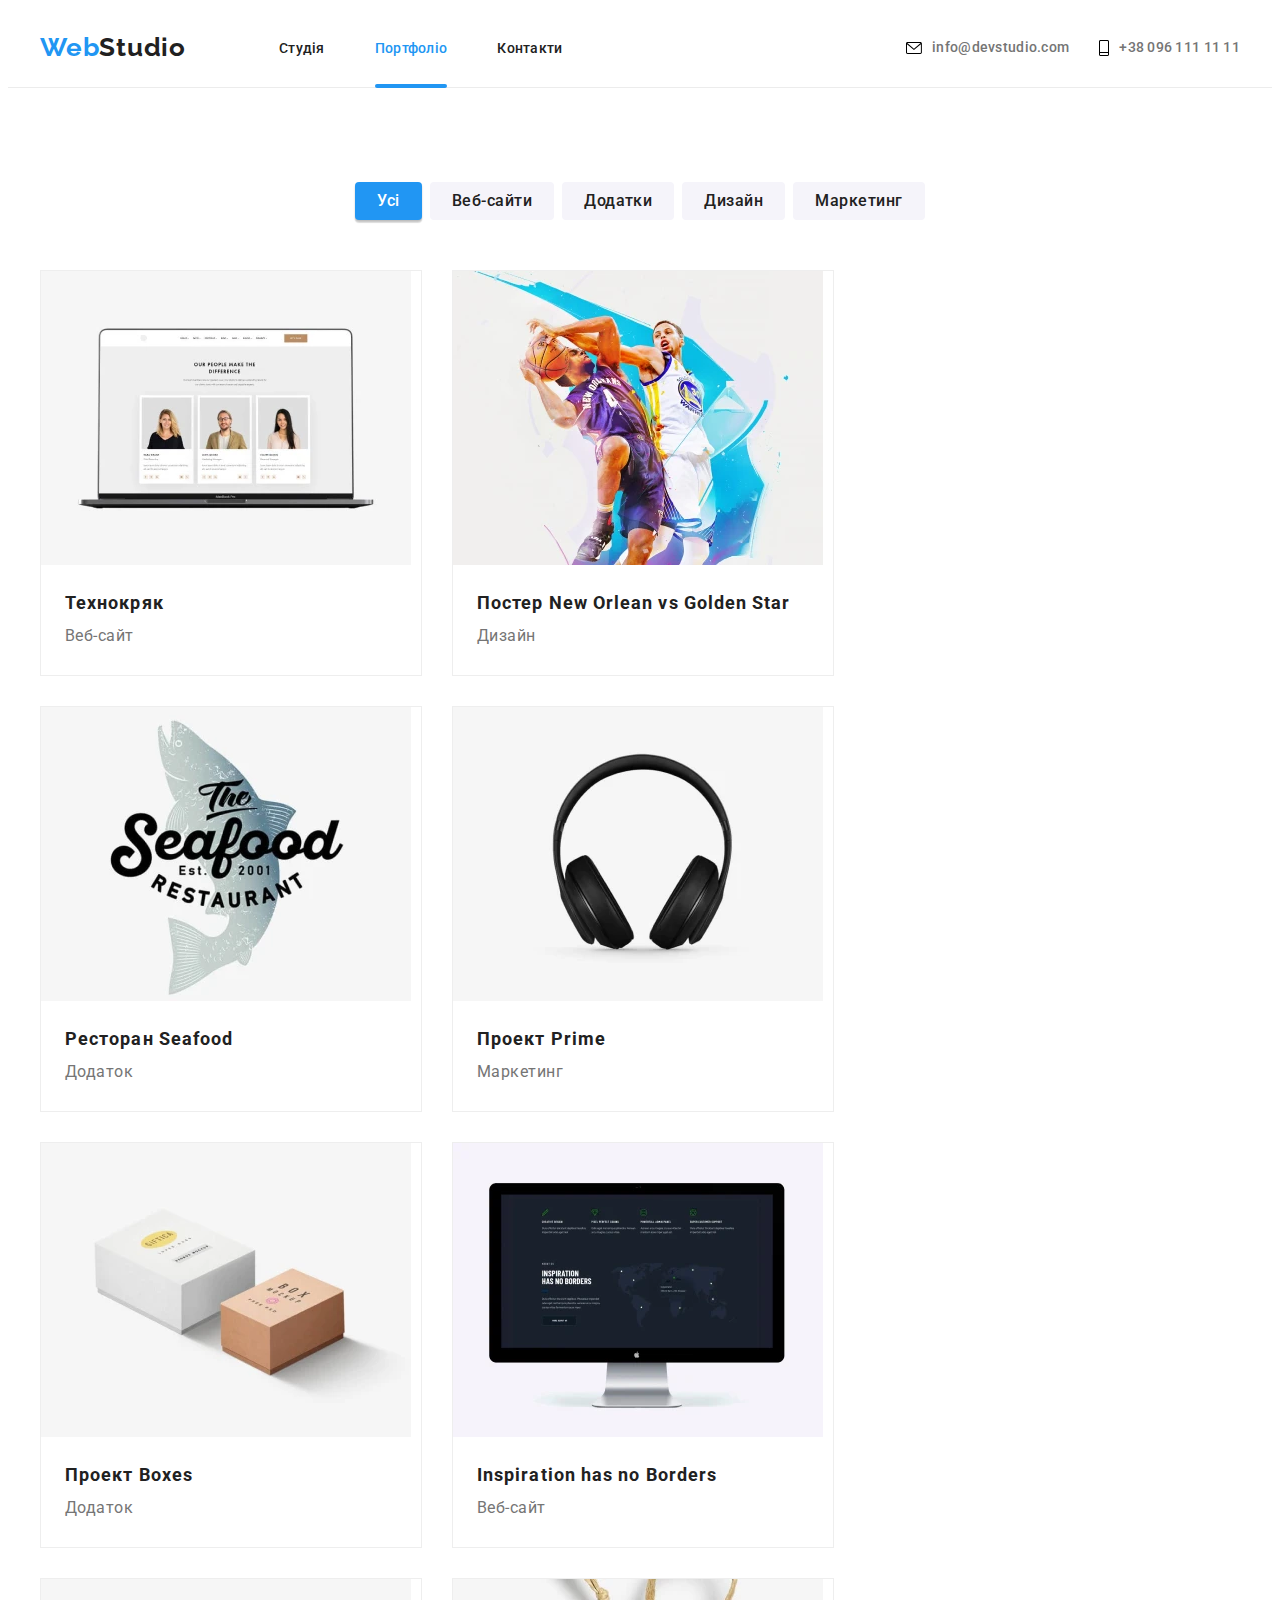
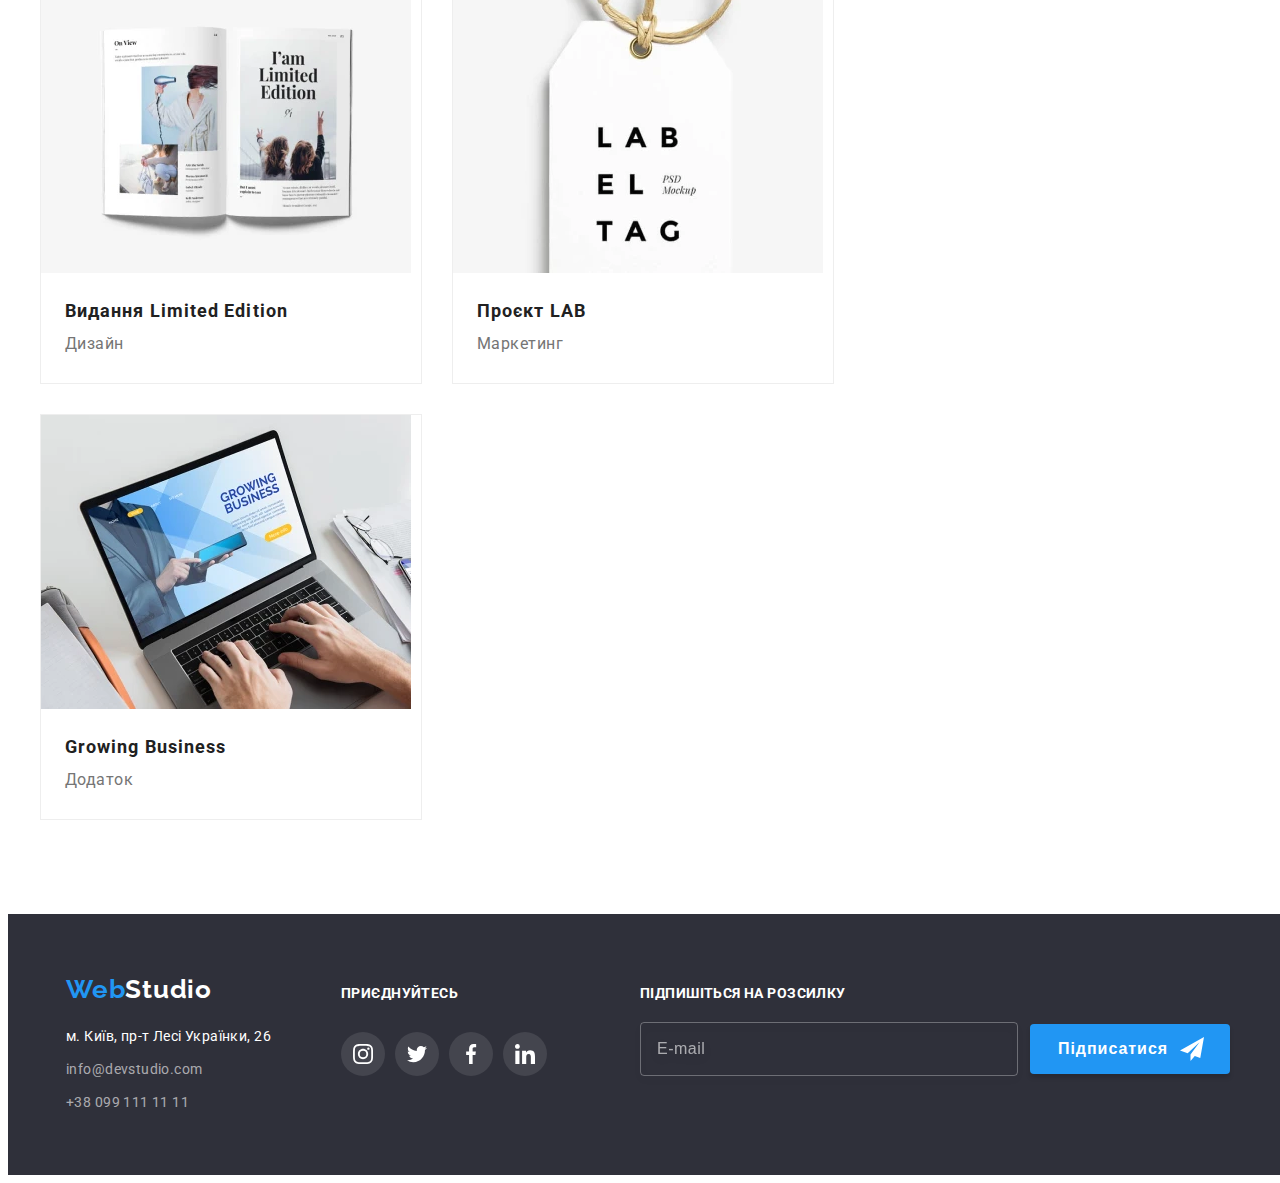
==== commit b47ce597: "fixed issues" ====
--- a/portfolio.html
+++ b/portfolio.html
@@ -115,16 +115,16 @@
                     <li class="filter__item">
                         <button class="filter__btns filter__btns--current" type="button">Усі</button>
                     </li>
-                    <li>
+                    <li class="filter__item">
                         <button class="filter__btns" type="button">Веб-сайти</button>
                     </li>
-                    <li>
+                    <li class="filter__item">
                         <button class="filter__btns" type="button">Додатки</button>
                     </li>
-                    <li>
+                    <li class="filter__item">
                         <button class="filter__btns" type="button">Дизайн</button>
                     </li>
-                    <li>
+                    <li class="filter__item">
                         <button class="filter__btns" type="button">Маркетинг</button>
                     </li>
                 </ul>
--- a/CSS/main.min.css
+++ b/CSS/main.min.css
@@ -1 +1 @@
-:root{--main-font: *Roboto*;--secondaty-font: font-family: "Raleway", sans-serif;font-family:"Roboto",sans-serif;--main-color: #212121;--second-color: #757575;--third-color: #2196F3;--bg-color-one: #2F303A;--bg-color-second: #2196F3;--items: 3;--indent: 30px;--anim-slow: 250ms cubic-bezier(0.4, 0, 0.2, 1) ease-in-out;--anim-fast: 250ms ease-in-out}.visually-hidden{position:absolute;white-space:nowrap;width:1px;height:1px;overflow:hidden;border:0;padding:0;clip:rect(0 0 0 0);-webkit-clip-path:inset(50%);clip-path:inset(50%);margin:-1px}.footer__container,.benefits__container,.header__container{width:1200px;padding-left:15px;padding-right:15px;margin-left:auto;margin-right:auto}body{font-family:"Roboto";font-style:normal}body.no-scroll{overflow:hidden}h1,h2,h3,h4,p{margin:0px}img{display:block;max-width:100%;height:auto}.link{text-decoration:none}.link:active{color:var(--third-color)}.list{list-style:none;margin:0px;padding:0px}.card-set{display:-webkit-box;display:-ms-flexbox;display:flex;-ms-flex-wrap:wrap;flex-wrap:wrap;gap:var(--indent)}.card-set__item{-ms-flex-preferred-size:calc((100% - var(--indent)*(var(--items) - 1))/var(--items));flex-basis:calc((100% - var(--indent)*(var(--items) - 1))/var(--items))}.container{width:100%;padding-left:15px;padding-right:15px;margin-left:auto;margin-right:auto}@media screen and (min-width: 480px){.container{max-width:480px}}@media screen and (min-width: 768px){.container{max-width:768px}}@media screen and (min-width: 1200px){.container{max-width:1200px}}.social-media{display:-webkit-box;display:-ms-flexbox;display:flex;-webkit-box-pack:center;-ms-flex-pack:center;justify-content:center;gap:10px}.social-media__link{display:-webkit-box;display:-ms-flexbox;display:flex;-webkit-box-align:center;-ms-flex-align:center;align-items:center;-webkit-box-pack:center;-ms-flex-pack:center;justify-content:center;background-color:#fff;border-radius:50%;width:44px;height:44px;-webkit-transition:background-color 250ms cubic-bezier(0.4, 0, 0.2, 1);transition:background-color 250ms cubic-bezier(0.4, 0, 0.2, 1)}.social-media__link:hover>.social-media__icon,.social-media__link:focus>.social-media__icon{fill:#fff}.social-media__icon{fill:#afb1b8}.social-media__link:hover,.social-media__link:focus{background-color:#2196f3}.social-media__text{font-weight:700;font-size:14px;line-height:1.14;letter-spacing:.03em;text-transform:uppercase;margin-bottom:20px;color:#fff}.social-media__link{display:-webkit-box;display:-ms-flexbox;display:flex;-webkit-box-align:center;-ms-flex-align:center;align-items:center;-webkit-box-pack:center;-ms-flex-pack:center;justify-content:center;background:rgba(255,255,255,.1);border-radius:50%;width:44px;height:44px;-webkit-transition:background-color 250ms cubic-bezier(0.4, 0, 0.2, 1);transition:background-color 250ms cubic-bezier(0.4, 0, 0.2, 1)}.social-media__link:hover .social-media__icon,.social-media__link:focus .social-media__icon{fill:#fff}.social-media__link:hover,.social-media__link:focus{background-color:#2196f3}.social-media__icon--white{fill:#fff}.social-media__list{display:-webkit-box;display:-ms-flexbox;display:flex;gap:10px}.contact{display:none;margin-left:auto;gap:30px}@media screen and (min-width: 768px){.contact{display:block}}@media screen and (min-width: 1200px){.contact{display:-webkit-box;display:-ms-flexbox;display:flex}}@media screen and (min-width: 768px){.contact__item:not(:last-child){margin-bottom:12px}}@media screen and (min-width: 1200px){.contact__item:not(:last-child){margin-bottom:0px}}.contact__tel{color:var(--second-color);font-weight:500;font-size:12px;line-height:1.17;letter-spacing:.02em;display:-webkit-box;display:-ms-flexbox;display:flex;-webkit-box-align:center;-ms-flex-align:center;align-items:center;gap:10px}@media screen and (min-width: 1200px){.contact__tel{font-size:14px;line-height:1.14}}.contact__mail{font-weight:500;font-size:12px;line-height:1.17;letter-spacing:.02em;color:#757575;display:-webkit-box;display:-ms-flexbox;display:flex;-webkit-box-align:center;-ms-flex-align:center;align-items:center;gap:10px}@media screen and (min-width: 1200px){.contact__mail{font-size:14px;line-height:1.14}}.contact__mail:hover .contact__icon,.contact__mail:focus .contact__icon{fill:#188ce8}.contact__tel:hover .contact__icon,.contact__tel:focus .contact__icon{fill:#188ce8}.contact__mail:hover,.contact__mail:focus{color:#188ce8}.contact__tel:hover,.contact__tel:focus{color:#188ce8}.backdrop{position:fixed;top:0;left:0;z-index:1000;width:100%;height:100%;background-color:rgba(55,57,63,.23);opacity:1;visibility:visible;pointer-events:initial;-webkit-transition:opacity 250ms cubic-bezier(0.4, 0, 0.2, 1),visibility 250ms cubic-bezier(0.4, 0, 0.2, 1);transition:opacity 250ms cubic-bezier(0.4, 0, 0.2, 1),visibility 250ms cubic-bezier(0.4, 0, 0.2, 1)}.backdrop.is-hidden{opacity:0;visibility:hidden;pointer-events:none}.modal{position:absolute;top:50%;left:50%;background-color:#fff;-webkit-transform:translate(-50%, -50%);transform:translate(-50%, -50%);min-width:450px;max-height:609px;-webkit-box-shadow:0px 1px 3px rgba(0,0,0,.12),0px 1px 1px rgba(0,0,0,.14),0px 2px 1px rgba(0,0,0,.2);box-shadow:0px 1px 3px rgba(0,0,0,.12),0px 1px 1px rgba(0,0,0,.14),0px 2px 1px rgba(0,0,0,.2);border-radius:4px}@media screen and (min-width: 1200px){.modal{min-width:528px;max-height:581px}}.modal__close-btn{position:absolute;top:20px;right:20px;display:-webkit-box;display:-ms-flexbox;display:flex;-webkit-box-align:center;-ms-flex-align:center;align-items:center;-webkit-box-pack:center;-ms-flex-pack:center;justify-content:center;-webkit-transform:translate(50%, -50%);transform:translate(50%, -50%);width:30px;height:30px;padding:0;background:#fff;border:1px solid rgba(0,0,0,.1);border-radius:50%;cursor:pointer;-webkit-transition:fill 250ms cubic-bezier(0.4, 0, 0.2, 1);transition:fill 250ms cubic-bezier(0.4, 0, 0.2, 1)}.modal__close-btn:hover{fill:#2196f3}.modal__form{display:-webkit-box;display:-ms-flexbox;display:flex;-webkit-box-orient:vertical;-webkit-box-direction:normal;-ms-flex-direction:column;flex-direction:column;padding:40px}.modal__label{margin-bottom:4px;font-weight:400;font-size:12px;line-height:1.17;letter-spacing:.01em;color:#757575}.modal__policy{display:-webkit-box;display:-ms-flexbox;display:flex;-webkit-box-align:center;-ms-flex-align:center;align-items:center;-webkit-box-pack:center;-ms-flex-pack:center;justify-content:center;margin-top:20px;margin-bottom:30px}.modal__submit{display:-webkit-box;display:-ms-flexbox;display:flex;-webkit-box-align:center;-ms-flex-align:center;align-items:center;text-align:center;margin-left:auto;margin-right:auto}.modal__button{width:200px;height:50px;left:700px;top:712px;cursor:pointer;font-weight:700;font-size:16px;line-height:1.87;letter-spacing:.06em;color:#fff;background:#2196f3;-webkit-box-shadow:0px 4px 4px rgba(0,0,0,.15);box-shadow:0px 4px 4px rgba(0,0,0,.15);border-radius:4px;border-color:#2196f3;border:rgba(0,0,0,0)}.form__field{display:-webkit-box;display:-ms-flexbox;display:flex;-webkit-box-orient:vertical;-webkit-box-direction:normal;-ms-flex-direction:column;flex-direction:column;margin-bottom:10px}.form__container{position:relative}.form__svg{position:absolute;top:50%;left:15px;-webkit-transform:translateY(-50%);transform:translateY(-50%)}.form__title{display:-webkit-box;display:-ms-flexbox;display:flex;-webkit-box-pack:center;-ms-flex-pack:center;justify-content:center;text-align:center;margin-bottom:18px;font-weight:700;font-size:20px;line-height:1.15;letter-spacing:.03em;color:#212121}.form__input{height:40px;width:100%;border:1px solid rgba(33,33,33,.2);border-radius:4px;padding-left:42px;outline:rgba(0,0,0,0);-webkit-transition:border-color 250ms cubic-bezier(0.4, 0, 0.2, 1);transition:border-color 250ms cubic-bezier(0.4, 0, 0.2, 1)}.form__input:focus+.form__svg{fill:#188ce8}.form__input:focus{border-color:#2196f3}textarea{resize:none}::-webkit-input-placeholder{font-weight:400;font-size:12px;line-height:1.17;letter-spacing:.01em;color:rgba(117,117,117,.5)}::-moz-placeholder{font-weight:400;font-size:12px;line-height:1.17;letter-spacing:.01em;color:rgba(117,117,117,.5)}:-ms-input-placeholder{font-weight:400;font-size:12px;line-height:1.17;letter-spacing:.01em;color:rgba(117,117,117,.5)}::-ms-input-placeholder{font-weight:400;font-size:12px;line-height:1.17;letter-spacing:.01em;color:rgba(117,117,117,.5)}::placeholder{font-weight:400;font-size:12px;line-height:1.17;letter-spacing:.01em;color:rgba(117,117,117,.5)}.comment__item{height:120px;padding:12px 16px;border:1px solid rgba(33,33,33,.2);border-radius:4px;outline:rgba(0,0,0,0)}.comment__item:focus{border-color:#2196f3}.field-label{font-weight:400;font-size:12px;line-height:1.17;letter-spacing:.03em;color:#757575}@media screen and (min-width: 1200px){.field-label{font-size:14px;line-height:1.7}}.agreements{color:#2196f3;text-decoration:underline;cursor:pointer}.checkbox{position:relative;display:-webkit-box;display:-ms-flexbox;display:flex;-webkit-box-align:center;-ms-flex-align:center;align-items:center}.checkbox__container{display:-webkit-inline-box;display:-ms-inline-flexbox;display:inline-flex;-webkit-box-pack:center;-ms-flex-pack:center;justify-content:center;-webkit-box-align:center;-ms-flex-align:center;align-items:center;margin-right:8px;width:16px;height:15px;outline:2px solid #212121;outline-offset:-2px;border-radius:2px;background-color:#fff;-webkit-transition:background-color 250ms,outline 250ms;transition:background-color 250ms,outline 250ms}.checkbox__input{margin-right:8px}.checkbox__input:checked+.checkbox__container{background-color:#2196f3;outline:rgba(0,0,0,0)}.mobile-menu-btn{background-color:rgba(0,0,0,0);border:none;width:40px;height:40px;display:-webkit-box;display:-ms-flexbox;display:flex;-webkit-box-align:center;-ms-flex-align:center;align-items:center;-webkit-box-pack:center;-ms-flex-pack:center;justify-content:center;margin-left:auto;z-index:10}@media screen and (min-width: 768px){.mobile-menu-btn{display:none}}.mobile-menu-icon:hover .mobile-menu-burger,.mobile-menu-icon:focus .mobile-menu-burger{fill:#2196f3}.mobile-menu-close{opacity:0;-webkit-transition:500ms;transition:500ms}.mobile-menu-btn.is-open .mobile-menu-close{opacity:1}.mobile-menu-burger{-webkit-transition:500ms;transition:500ms}.mobile-menu-btn.is-open .mobile-menu-burger{opacity:0}.mobile-menu{position:fixed;top:0;left:0;width:100%;height:100vh;padding:48px 40px;background-color:#fff;z-index:1;-webkit-transition:-webkit-transform 500ms;transition:-webkit-transform 500ms;transition:transform 500ms;transition:transform 500ms, -webkit-transform 500ms;display:-webkit-box;display:-ms-flexbox;display:flex;-webkit-box-orient:vertical;-webkit-box-direction:normal;-ms-flex-direction:column;flex-direction:column;-webkit-transform:translateX(150%);transform:translateX(150%)}.mobile-menu.is-open{-webkit-transform:translateX(0);transform:translateX(0)}.mobile-menu-nav{display:-webkit-box;display:-ms-flexbox;display:flex;-webkit-box-orient:vertical;-webkit-box-direction:normal;-ms-flex-direction:column;flex-direction:column;margin-bottom:auto;gap:32px}.mobile-menu-contacts{margin-bottom:64px;display:-webkit-box;display:-ms-flexbox;display:flex;-webkit-box-orient:vertical;-webkit-box-direction:normal;-ms-flex-direction:column;flex-direction:column;gap:32px}.mobile-menu-socials{display:-webkit-box;display:-ms-flexbox;display:flex;-webkit-box-align:center;-ms-flex-align:center;align-items:center;-ms-flex-wrap:wrap;flex-wrap:wrap;gap:10px}.mobile-menu-socials-link{font-weight:500;font-size:18px;line-height:1.22;letter-spacing:.02em;color:#2196f3}.mobile-menu-socials-item:not(:last-child) .mobile-menu-socials-link{padding-right:10px;border-right:1px solid rgba(33,33,33,.2)}.mobile-menu-contacts-tel{font-weight:500;font-size:34px;line-height:1.18;letter-spacing:.02em;color:#2196f3}.mobile-menu-contacts-mail{font-weight:500;font-size:24px;line-height:1.17;letter-spacing:.02em;color:#757575}.mobile-menu-nav-item .mobile-menu-nav-link{font-weight:500;font-size:40px;line-height:1.18;letter-spacing:.02em;color:#212121}.mobile-menu-nav-item .current{color:#2196f3}.header{padding-top:24px;padding-bottom:24px;border-bottom:1px solid #ececec}.header__container{display:-webkit-box;display:-ms-flexbox;display:flex;-webkit-box-align:center;-ms-flex-align:center;align-items:center;-webkit-box-pack:center;-ms-flex-pack:center;justify-content:center}.header__logo{font-family:"Raleway";font-weight:700;font-size:26px;line-height:1.2;letter-spacing:.03em;color:var(--third-color);display:-webkit-box;display:-ms-flexbox;display:flex;margin-right:93px}.header__span{color:var(--main-color)}.nav{display:none}@media screen and (min-width: 768px){.nav{display:block}}.nav__list{display:-webkit-box;display:-ms-flexbox;display:flex;-webkit-box-align:center;-ms-flex-align:center;align-items:center;padding-left:0px}.nav__item:not(:last-child){margin-right:50px}.nav__link{color:var(--main-color);font-weight:500;font-size:14px;line-height:1.14;letter-spacing:.02em}.nav__link--current{position:relative;font-weight:500;font-size:14px;line-height:1.14;letter-spacing:.02em;color:#2196f3}.nav__link--current::after{content:"";position:absolute;bottom:0;left:0;-webkit-transform:translateY(32px);transform:translateY(32px);display:inline-block;width:100%;height:4px;background:#2196f3;border-radius:2px}.nav__link:hover,.nav__link:focus{font-weight:500;font-size:14px;line-height:1.14;letter-spacing:.02em;color:#188ce8}.hero{background-repeat:no-repeat;background-position:center;background-size:cover;background-color:rgba(47,48,58,.4);padding-top:118px;padding-bottom:118px;display:-webkit-box;display:-ms-flexbox;display:flex;-webkit-box-orient:vertical;-webkit-box-direction:normal;-ms-flex-direction:column;flex-direction:column;-webkit-box-align:center;-ms-flex-align:center;align-items:center;-webkit-box-pack:center;-ms-flex-pack:center;justify-content:center;background-image:-webkit-gradient(linear, left top, right top, from(rgba(47, 48, 58, 0.4)), to(rgba(47, 48, 58, 0.4))),url(../images/header/header_S.jpg);background-image:linear-gradient(to right, rgba(47, 48, 58, 0.4), rgba(47, 48, 58, 0.4)),url(../images/header/header_S.jpg)}@media(min-device-pixel-ratio: 2),(-webkit-min-device-pixel-ratio: 2),(min-resolution: 192dpi),(min-resolution: 2dppx){.hero{background-image:-webkit-gradient(linear, left top, right top, from(rgba(47, 48, 58, 0.4)), to(rgba(47, 48, 58, 0.4))),url(../images/header/header_S@2x.jpg);background-image:linear-gradient(to right, rgba(47, 48, 58, 0.4), rgba(47, 48, 58, 0.4)),url(../images/header/header_S@2x.jpg)}}@media screen and (min-width: 768px){.hero{background-image:-webkit-gradient(linear, left top, right top, from(rgba(47, 48, 58, 0.4)), to(rgba(47, 48, 58, 0.4))),url(../images/header/header_M.jpg);background-image:linear-gradient(to right, rgba(47, 48, 58, 0.4), rgba(47, 48, 58, 0.4)),url(../images/header/header_M.jpg)}}@media screen and (min-width: 768px)and (min-device-pixel-ratio: 2),screen and (min-width: 768px)and (-webkit-min-device-pixel-ratio: 2),screen and (min-width: 768px)and (min-resolution: 192dpi),screen and (min-width: 768px)and (min-resolution: 2dppx){.hero{background-image:-webkit-gradient(linear, left top, right top, from(rgba(47, 48, 58, 0.4)), to(rgba(47, 48, 58, 0.4))),url(../images/header/header_M@2x.jpg);background-image:linear-gradient(to right, rgba(47, 48, 58, 0.4), rgba(47, 48, 58, 0.4)),url(../images/header/header_M@2x.jpg)}}@media screen and (min-width: 1200px){.hero{background-image:-webkit-gradient(linear, left top, right top, from(rgba(47, 48, 58, 0.4)), to(rgba(47, 48, 58, 0.4))),url(../images/header/header_L.jpg);background-image:linear-gradient(to right, rgba(47, 48, 58, 0.4), rgba(47, 48, 58, 0.4)),url(../images/header/header_L.jpg);padding-top:200px;padding-bottom:200px}}@media screen and (min-width: 1200px)and (min-device-pixel-ratio: 2),screen and (min-width: 1200px)and (-webkit-min-device-pixel-ratio: 2),screen and (min-width: 1200px)and (min-resolution: 192dpi),screen and (min-width: 1200px)and (min-resolution: 2dppx){.hero{background-image:-webkit-gradient(linear, left top, right top, from(rgba(47, 48, 58, 0.4)), to(rgba(47, 48, 58, 0.4))),url(../images/header/header_L@2x.jpg);background-image:linear-gradient(to right, rgba(47, 48, 58, 0.4), rgba(47, 48, 58, 0.4)),url(../images/header/header_L@2x.jpg)}}.hero__title{font-family:"Roboto";font-style:normal;max-width:360px;font-weight:900;font-size:26px;line-height:1.6;text-align:center;letter-spacing:.06em;text-transform:uppercase;color:#fff;margin-left:auto;margin-right:auto;margin-bottom:30px}@media screen and (min-width: 1200px){.hero__title{max-width:696px;font-size:44px;line-height:1.36}}.hero__btn{cursor:pointer;background-color:var(--bg-color-second);border:rgba(0,0,0,0);border-radius:4px;color:#fff;font-weight:700;font-size:16px;line-height:1.87;letter-spacing:.06em;margin-left:auto;margin-right:auto;padding:10px 32px;display:-webkit-box;display:-ms-flexbox;display:flex}.benefits{padding:60px 0px}@media screen and (min-width: 1200px){.benefits{padding:94px 0px}}.benefits__list{display:-webkit-box;display:-ms-flexbox;display:flex;padding-left:0px;gap:30px;--items: 1}@media screen and (min-width: 768px){.benefits__list{--items: 2}}@media screen and (min-width: 1200px){.benefits__list{--items: 4}}.benefits__link{display:-webkit-box;display:-ms-flexbox;display:flex;-webkit-box-align:center;-ms-flex-align:center;align-items:center;-webkit-box-pack:center;-ms-flex-pack:center;justify-content:center;height:120px;background:#f5f4fa;border-radius:4px}.subtitle{margin-top:30px}.subtitle__title{font-weight:700;font-size:14px;line-height:1.14;letter-spacing:.03em;text-transform:uppercase;color:var(--main-color);margin-bottom:10px}@media screen and (max-width: 767px){.subtitle__title{display:-webkit-box;display:-ms-flexbox;display:flex;-webkit-box-pack:center;-ms-flex-pack:center;justify-content:center}}.subtitle__text{font-weight:400;font-size:14px;line-height:1.71;letter-spacing:.03em;color:var(--second-color);width:100%}.about{display:none;padding-bottom:94px}@media screen and (min-width: 1200px){.about{display:-webkit-box;display:-ms-flexbox;display:flex}}.about__title{font-weight:700;font-size:36px;line-height:1.16;text-align:center;letter-spacing:.03em;color:var(--main-color);margin-bottom:50px}.about__item{position:relative;overflow:hidden}.about__overlay{position:absolute;bottom:0;left:0;width:100%;height:70px;display:-webkit-box;display:-ms-flexbox;display:flex;-webkit-box-align:center;-ms-flex-align:center;align-items:center;-webkit-box-pack:center;-ms-flex-pack:center;justify-content:center;background:rgba(47,48,58,.8);-webkit-box-shadow:0px 4px 4px rgba(0,0,0,.25);box-shadow:0px 4px 4px rgba(0,0,0,.25)}.about__descr{font-family:"Roboto";font-style:normal;font-weight:700;font-size:14px;line-height:1.14;letter-spacing:.03em;text-transform:uppercase;color:#fff}.team{padding:60px 0px;background:#f5f4fa;display:-webkit-box;display:-ms-flexbox;display:flex;-webkit-box-align:center;-ms-flex-align:center;align-items:center;-webkit-box-pack:center;-ms-flex-pack:center;justify-content:center;-webkit-box-orient:vertical;-webkit-box-direction:normal;-ms-flex-direction:column;flex-direction:column}@media screen and (min-width: 1200px){.team{padding:94px 0px}}.team__title{font-weight:700;font-size:28px;line-height:.9;text-align:center;letter-spacing:.03em;color:var(--main-color);margin-bottom:50px}@media screen and (min-width: 1200px){.team__title{line-height:1.17;font-size:36px}}.team__item{background:#fff;-webkit-box-shadow:0px 1px 3px rgba(0,0,0,.12),0px 1px 1px rgba(0,0,0,.14),0px 2px 1px rgba(0,0,0,.2);box-shadow:0px 1px 3px rgba(0,0,0,.12),0px 1px 1px rgba(0,0,0,.14),0px 2px 1px rgba(0,0,0,.2);border-radius:0px 0px 4px 4px;--items: 1}@media screen and (min-width: 768px){.team__item{--items: 2}}@media screen and (min-width: 1200px){.team__item{--items: 4}}.team__wrapper{padding:30px 0px 30px 0px}.team__subtitle{font-weight:500;font-size:16px;line-height:1.18;text-align:center;letter-spacing:.03em;color:var(--main-color);margin-bottom:10px}.team__descr{margin-bottom:16px;font-weight:400;font-size:16px;line-height:1.18;text-align:center;letter-spacing:.03em;color:var(--second-color)}.clients{padding:60px 0px}@media screen and (min-width: 1200px){.clients{padding:94px 0px}}.clients__title{font-weight:700;font-size:28px;line-height:.9;text-align:center;letter-spacing:.03em;color:#212121}@media screen and (min-width: 1200px){.clients__title{font-size:36px;line-height:1.17}}.clients__list{display:-webkit-box;display:-ms-flexbox;display:flex;-webkit-box-pack:center;-ms-flex-pack:center;justify-content:center;--items: 2;gap:30px;margin-top:50px}@media screen and (min-width: 768px){.clients__list{--items: 3}}@media screen and (min-width: 1200px){.clients__list{--items: 6}}.clients__item{-webkit-box-sizing:border-box;box-sizing:border-box;margin:0px;border:1px solid #afb1b8;border-radius:4px;width:210px;height:92px}@media screen and (min-width: 768px){.clients__item{width:226px}}@media screen and (min-width: 1200px){.clients__item{width:170px}}.clients__icon{fill:#afb1b8;-webkit-transition:fill 250ms cubic-bezier(0.4, 0, 0.2, 1);transition:fill 250ms cubic-bezier(0.4, 0, 0.2, 1)}.clients__link{display:-webkit-box;display:-ms-flexbox;display:flex;-webkit-box-align:center;-ms-flex-align:center;align-items:center;-webkit-box-pack:center;-ms-flex-pack:center;justify-content:center;width:100%;height:100%}.clients__link:hover .clients__icon,.clients__link:focus .clients__icon{fill:#2196f3}.clients__item:hover>.clients__link,.clients__item:focus>.clients__link{border:1px solid #2196f3}.footer{background:var(--bg-color-one);padding:60px 0px}@media screen and (min-width: 768px){.footer{width:768px}}@media screen and (min-width: 768px){.footer{width:100vw}}.footer__bg{display:-webkit-box;display:-ms-flexbox;display:flex;-webkit-box-orient:vertical;-webkit-box-direction:normal;-ms-flex-direction:column;flex-direction:column;-webkit-box-align:center;-ms-flex-align:center;align-items:center;margin-bottom:60px}@media screen and (min-width: 768px){.footer__bg{margin-right:165px;margin-bottom:0}}@media screen and (min-width: 1200px){.footer__bg{margin-right:70px;-webkit-box-align:start;-ms-flex-align:start;align-items:flex-start}}.footer__logo{font-family:"Raleway";font-style:normal;text-decoration:none;font-weight:700;font-size:26px;line-height:1.19;letter-spacing:.03em;color:var(--third-color);margin-bottom:20px}.footer__container{display:contents;-webkit-box-align:center;-ms-flex-align:center;align-items:center;-webkit-box-pack:center;-ms-flex-pack:center;justify-content:center;-webkit-box-orient:vertical;-webkit-box-direction:normal;-ms-flex-direction:column;flex-direction:column;max-width:480px;gap:60px}@media screen and (min-width: 768px){.footer__container{max-width:768px;display:-webkit-box;display:-ms-flexbox;display:flex;-ms-flex-wrap:wrap;flex-wrap:wrap;-webkit-box-orient:horizontal;-webkit-box-direction:normal;-ms-flex-direction:row;flex-direction:row;-webkit-box-align:center;-ms-flex-align:center;align-items:center;-webkit-box-pack:center;-ms-flex-pack:center;justify-content:center}}@media screen and (min-width: 1200px){.footer__container{display:-webkit-box;display:-ms-flexbox;display:flex;-webkit-box-align:baseline;-ms-flex-align:baseline;align-items:baseline;-webkit-box-orient:horizontal;-webkit-box-direction:normal;-ms-flex-direction:row;flex-direction:row;min-width:1200px;gap:0}}.footer__social-media{display:-webkit-box;display:-ms-flexbox;display:flex;-webkit-box-orient:vertical;-webkit-box-direction:normal;-ms-flex-direction:column;flex-direction:column;-webkit-box-align:center;-ms-flex-align:center;align-items:center;margin-bottom:60px}@media screen and (min-width: 1200px){.footer__social-media{margin-right:93px;margin-bottom:0;-webkit-box-align:start;-ms-flex-align:start;align-items:flex-start}}.footer__span{color:#fff}.address__list{display:-webkit-box;display:-ms-flexbox;display:flex;-webkit-box-orient:vertical;-webkit-box-direction:normal;-ms-flex-direction:column;flex-direction:column;-webkit-box-align:center;-ms-flex-align:center;align-items:center}@media screen and (min-width: 1200px){.address__list{-webkit-box-align:start;-ms-flex-align:start;align-items:flex-start}}.address__loc{font-weight:400;font-size:14px;line-height:1.71;letter-spacing:.03em;color:#fff}.address__info{font-weight:400;font-size:14px;line-height:1.71;letter-spacing:.03em;color:rgba(255,255,255,.6)}.address__item:not(:last-child){text-decoration:none;list-style:none;margin-bottom:9px}.subscribe{display:-webkit-box;display:-ms-flexbox;display:flex;-webkit-box-orient:vertical;-webkit-box-direction:normal;-ms-flex-direction:column;flex-direction:column;-webkit-box-align:center;-ms-flex-align:center;align-items:center}@media screen and (min-width: 1200px){.subscribe{display:block}}.subscribe__title{font-weight:700;font-size:14px;line-height:1.14;letter-spacing:.03em;text-transform:uppercase;color:#fff;margin-bottom:20px}.subscribe__container{display:-webkit-box;display:-ms-flexbox;display:flex;-webkit-box-orient:vertical;-webkit-box-direction:normal;-ms-flex-direction:column;flex-direction:column;-webkit-box-align:center;-ms-flex-align:center;align-items:center;gap:12px}@media screen and (min-width: 1200px){.subscribe__container{-webkit-box-orient:horizontal;-webkit-box-direction:normal;-ms-flex-direction:row;flex-direction:row}}.subscribe__mail{width:90vw;height:50px;padding-left:16px;color:#fff;background-color:rgba(0,0,0,0);border:1px solid rgba(255,255,255,.3);-webkit-filter:drop-shadow(0px 4px 4px rgba(0, 0, 0, 0.15));filter:drop-shadow(0px 4px 4px rgba(0, 0, 0, 0.15));border-radius:4px}@media screen and (min-width: 1200px){.subscribe__mail{max-width:358px}}@media screen and (min-width: 768px)and (max-width: 1199px){.subscribe__mail{width:450px}}.subscribe__mail::-webkit-input-placeholder{font-weight:400;font-size:16px;line-height:1.25;display:-webkit-box;display:flex;-webkit-box-align:center;align-items:center;letter-spacing:.03em;color:rgba(255,255,255,.6)}.subscribe__mail::-moz-placeholder{font-weight:400;font-size:16px;line-height:1.25;display:flex;align-items:center;letter-spacing:.03em;color:rgba(255,255,255,.6)}.subscribe__mail:-ms-input-placeholder{font-weight:400;font-size:16px;line-height:1.25;display:-ms-flexbox;display:flex;-ms-flex-align:center;align-items:center;letter-spacing:.03em;color:rgba(255,255,255,.6)}.subscribe__mail::-ms-input-placeholder{font-weight:400;font-size:16px;line-height:1.25;display:-ms-flexbox;display:flex;-ms-flex-align:center;align-items:center;letter-spacing:.03em;color:rgba(255,255,255,.6)}.subscribe__mail::placeholder{font-weight:400;font-size:16px;line-height:1.25;display:-webkit-box;display:-ms-flexbox;display:flex;-webkit-box-align:center;-ms-flex-align:center;align-items:center;letter-spacing:.03em;color:rgba(255,255,255,.6)}.submit{position:relative;display:-webkit-box;display:-ms-flexbox;display:flex;-webkit-box-align:center;-ms-flex-align:center;align-items:center;-webkit-box-pack:center;-ms-flex-pack:center;justify-content:center;background-color:#2196f3;-webkit-box-shadow:0px 4px 4px rgba(0,0,0,.15);box-shadow:0px 4px 4px rgba(0,0,0,.15);border-radius:4px;cursor:pointer;width:200px;height:50px}.submit__button{width:100%;height:100%;padding-left:0;padding-right:34px;margin-left:auto;margin-right:auto;cursor:pointer;background-color:rgba(0,0,0,0);border:rgba(0,0,0,0);font-weight:700;font-size:16px;line-height:1.87;letter-spacing:.06em;color:#fff}.submit__icon{position:absolute;top:50%;right:13%;-webkit-transform:translateY(-50%);transform:translateY(-50%)}.portfolio{display:-webkit-box;display:-ms-flexbox;display:flex;-ms-flex-wrap:wrap;flex-wrap:wrap;-webkit-box-pack:center;-ms-flex-pack:center;justify-content:center;padding:100px 0px 94px 0px}.portfolio__list{--items: 1}@media screen and (min-width: 768px){.portfolio__list{--items: 2}}@media screen and (min-width: 1200px){.portfolio__list{--items: 3}}.portfolio__item{position:relative;width:370px;background:#fff;border:1px solid #eee;-webkit-box-orient:vertical;-webkit-box-direction:normal;-ms-flex-direction:column;flex-direction:column;overflow:hidden;min-height:404px}.portfolio__item:hover .overlay{-webkit-transform:translateY(0);transform:translateY(0);opacity:1}.portfolio__container{position:relative;height:294px;display:-webkit-box;display:-ms-flexbox;display:flex}@media screen and (min-width: 768px){.portfolio__container{width:354px}}@media screen and (min-width: 1200px){.portfolio__container{width:370px}}.portfolio__item:hover,.portfolio__item:focus{cursor:pointer;border:1px solid #eee;-webkit-box-shadow:0px 1px 1px rgba(0,0,0,.12),0px 4px 4px rgba(0,0,0,.06),1px 4px 6px rgba(0,0,0,.16);box-shadow:0px 1px 1px rgba(0,0,0,.12),0px 4px 4px rgba(0,0,0,.06),1px 4px 6px rgba(0,0,0,.16)}.filter{display:-webkit-box;display:-ms-flexbox;display:flex;-ms-flex-wrap:wrap;flex-wrap:wrap;-webkit-box-pack:start;-ms-flex-pack:start;justify-content:flex-start;margin-bottom:40px;gap:8px}@media screen and (min-width: 768px){.filter{width:768px;-webkit-box-pack:center;-ms-flex-pack:center;justify-content:center;-ms-flex-wrap:nowrap;flex-wrap:nowrap;margin-bottom:30px}}@media screen and (min-width: 1200px){.filter{min-width:1200px;-webkit-box-pack:center;-ms-flex-pack:center;justify-content:center;-ms-flex-wrap:nowrap;flex-wrap:nowrap;margin-bottom:50px}}.filter__item{display:-webkit-box;display:-ms-flexbox;display:flex;-webkit-box-align:center;-ms-flex-align:center;align-items:center}.filter__btns:hover,.filter__btns:focus{cursor:pointer;font-family:"Roboto";font-weight:500;font-size:16px;line-height:1.62;text-align:center;letter-spacing:.03em;color:#fff;background-color:var(--bg-color-second);-webkit-box-shadow:0px 3px 1px rgba(0,0,0,.1),0px 1px 2px rgba(0,0,0,.08),0px 2px 2px rgba(0,0,0,.12);box-shadow:0px 3px 1px rgba(0,0,0,.1),0px 1px 2px rgba(0,0,0,.08),0px 2px 2px rgba(0,0,0,.12);border-radius:4px}.filter__btns{background:#f5f4fa;border-radius:4px;font-family:"Roboto";font-style:normal;font-weight:500;font-size:16px;line-height:1.6;text-align:center;letter-spacing:.03em;color:var(--main-color);border-color:#f5f4fa;padding:6px 22px;border:0px;margin-left:6px;-webkit-transition:background-color 250ms cubic-bezier(0.4, 0, 0.2, 1);transition:background-color 250ms cubic-bezier(0.4, 0, 0.2, 1)}.filter__btns--current{font-weight:500;font-size:16px;line-height:1.62;text-align:center;letter-spacing:.03em;color:#fff;background:var(--bg-color-second);-webkit-box-shadow:0px 3px 1px rgba(0,0,0,.1),0px 1px 2px rgba(0,0,0,.08),0px 2px 2px rgba(0,0,0,.12);box-shadow:0px 3px 1px rgba(0,0,0,.1),0px 1px 2px rgba(0,0,0,.08),0px 2px 2px rgba(0,0,0,.12);border-radius:4px}.overlay{position:absolute;top:0;left:0;-webkit-transform:translateY(100%);transform:translateY(100%);opacity:0;width:100%;height:100%;display:-webkit-box;display:-ms-flexbox;display:flex;-webkit-box-align:center;-ms-flex-align:center;align-items:center;-webkit-box-pack:center;-ms-flex-pack:center;justify-content:center;background:rgba(33,150,243,.9);padding:63px 24px;-webkit-transition:opacity 250ms cubic-bezier(0.4, 0, 0.2, 1),-webkit-transform 250ms cubic-bezier(0.4, 0, 0.2, 1);transition:opacity 250ms cubic-bezier(0.4, 0, 0.2, 1),-webkit-transform 250ms cubic-bezier(0.4, 0, 0.2, 1);transition:transform 250ms cubic-bezier(0.4, 0, 0.2, 1),opacity 250ms cubic-bezier(0.4, 0, 0.2, 1);transition:transform 250ms cubic-bezier(0.4, 0, 0.2, 1),opacity 250ms cubic-bezier(0.4, 0, 0.2, 1),-webkit-transform 250ms cubic-bezier(0.4, 0, 0.2, 1)}.overlay__subtitle{font-weight:400;font-size:18px;line-height:1.6;letter-spacing:.03em;color:#fff}.photo-card{position:relative;overflow:hidden;background-color:#fff;padding:20px 24px}.photo-card__title{font-family:"Roboto";font-style:normal;font-weight:700;font-size:18px;line-height:2;letter-spacing:.06em;color:var(--main-color);display:-webkit-box;display:-ms-flexbox;display:flex}.photo-card__subtitle{font-weight:400;font-size:16px;line-height:1.87;letter-spacing:.03em;color:var(--second-color)}/*# sourceMappingURL=main.min.css.map */+:root{--main-font: *Roboto*;--secondaty-font: font-family: "Raleway", sans-serif;font-family:"Roboto",sans-serif;--main-color: #212121;--second-color: #757575;--third-color: #2196F3;--bg-color-one: #2F303A;--bg-color-second: #2196F3;--items: 3;--indent: 30px;--anim-slow: 250ms cubic-bezier(0.4, 0, 0.2, 1) ease-in-out;--anim-fast: 250ms ease-in-out}.visually-hidden{position:absolute;white-space:nowrap;width:1px;height:1px;overflow:hidden;border:0;padding:0;clip:rect(0 0 0 0);-webkit-clip-path:inset(50%);clip-path:inset(50%);margin:-1px}.footer__container,.benefits__container,.header__container{width:1200px;padding-left:15px;padding-right:15px;margin-left:auto;margin-right:auto}body{font-family:"Roboto";font-style:normal}body.no-scroll{overflow:hidden}h1,h2,h3,h4,p{margin:0px}img{display:block;max-width:100%;height:auto}.link{text-decoration:none}.link:active{color:var(--third-color)}.list{list-style:none;margin:0px;padding:0px}.card-set{display:-webkit-box;display:-ms-flexbox;display:flex;-ms-flex-wrap:wrap;flex-wrap:wrap;gap:var(--indent)}.card-set__item{-ms-flex-preferred-size:calc((100% - var(--indent)*(var(--items) - 1))/var(--items));flex-basis:calc((100% - var(--indent)*(var(--items) - 1))/var(--items))}.container{width:100%;padding-left:15px;padding-right:15px;margin-left:auto;margin-right:auto}@media screen and (min-width: 480px){.container{max-width:480px}}@media screen and (min-width: 768px){.container{max-width:768px}}@media screen and (min-width: 1200px){.container{max-width:1200px}}.social-media{display:-webkit-box;display:-ms-flexbox;display:flex;-webkit-box-pack:center;-ms-flex-pack:center;justify-content:center;gap:10px}.social-media__link{display:-webkit-box;display:-ms-flexbox;display:flex;-webkit-box-align:center;-ms-flex-align:center;align-items:center;-webkit-box-pack:center;-ms-flex-pack:center;justify-content:center;background-color:#fff;border-radius:50%;width:44px;height:44px;-webkit-transition:background-color 250ms cubic-bezier(0.4, 0, 0.2, 1);transition:background-color 250ms cubic-bezier(0.4, 0, 0.2, 1)}.social-media__link:hover>.social-media__icon,.social-media__link:focus>.social-media__icon{fill:#fff}.social-media__icon{fill:#afb1b8}.social-media__link:hover,.social-media__link:focus{background-color:#2196f3}.social-media__text{font-weight:700;font-size:14px;line-height:1.14;letter-spacing:.03em;text-transform:uppercase;margin-bottom:20px;color:#fff}.social-media__link{display:-webkit-box;display:-ms-flexbox;display:flex;-webkit-box-align:center;-ms-flex-align:center;align-items:center;-webkit-box-pack:center;-ms-flex-pack:center;justify-content:center;background:rgba(255,255,255,.1);border-radius:50%;width:44px;height:44px;-webkit-transition:background-color 250ms cubic-bezier(0.4, 0, 0.2, 1);transition:background-color 250ms cubic-bezier(0.4, 0, 0.2, 1)}.social-media__link:hover .social-media__icon,.social-media__link:focus .social-media__icon{fill:#fff}.social-media__link:hover,.social-media__link:focus{background-color:#2196f3}.social-media__icon--white{fill:#fff}.social-media__list{display:-webkit-box;display:-ms-flexbox;display:flex;gap:10px}.contact{display:none;margin-left:auto;gap:30px}@media screen and (min-width: 768px){.contact{display:block}}@media screen and (min-width: 1200px){.contact{display:-webkit-box;display:-ms-flexbox;display:flex}}@media screen and (min-width: 768px){.contact__item:not(:last-child){margin-bottom:12px}}@media screen and (min-width: 1200px){.contact__item:not(:last-child){margin-bottom:0px}}.contact__tel{color:var(--second-color);font-weight:500;font-size:12px;line-height:1.17;letter-spacing:.02em;display:-webkit-box;display:-ms-flexbox;display:flex;-webkit-box-align:center;-ms-flex-align:center;align-items:center;gap:10px}@media screen and (min-width: 1200px){.contact__tel{font-size:14px;line-height:1.14}}.contact__mail{font-weight:500;font-size:12px;line-height:1.17;letter-spacing:.02em;color:#757575;display:-webkit-box;display:-ms-flexbox;display:flex;-webkit-box-align:center;-ms-flex-align:center;align-items:center;gap:10px}@media screen and (min-width: 1200px){.contact__mail{font-size:14px;line-height:1.14}}.contact__mail:hover .contact__icon,.contact__mail:focus .contact__icon{fill:#188ce8}.contact__tel:hover .contact__icon,.contact__tel:focus .contact__icon{fill:#188ce8}.contact__mail:hover,.contact__mail:focus{color:#188ce8}.contact__tel:hover,.contact__tel:focus{color:#188ce8}.backdrop{position:fixed;top:0;left:0;z-index:1000;width:100%;height:100%;background-color:rgba(55,57,63,.23);opacity:1;visibility:visible;pointer-events:initial;-webkit-transition:opacity 250ms cubic-bezier(0.4, 0, 0.2, 1),visibility 250ms cubic-bezier(0.4, 0, 0.2, 1);transition:opacity 250ms cubic-bezier(0.4, 0, 0.2, 1),visibility 250ms cubic-bezier(0.4, 0, 0.2, 1)}.backdrop.is-hidden{opacity:0;visibility:hidden;pointer-events:none}.modal{position:absolute;top:50%;left:50%;background-color:#fff;-webkit-transform:translate(-50%, -50%);transform:translate(-50%, -50%);min-width:450px;max-height:609px;-webkit-box-shadow:0px 1px 3px rgba(0,0,0,.12),0px 1px 1px rgba(0,0,0,.14),0px 2px 1px rgba(0,0,0,.2);box-shadow:0px 1px 3px rgba(0,0,0,.12),0px 1px 1px rgba(0,0,0,.14),0px 2px 1px rgba(0,0,0,.2);border-radius:4px}@media screen and (min-width: 1200px){.modal{min-width:528px;max-height:581px}}.modal__close-btn{position:absolute;top:20px;right:20px;display:-webkit-box;display:-ms-flexbox;display:flex;-webkit-box-align:center;-ms-flex-align:center;align-items:center;-webkit-box-pack:center;-ms-flex-pack:center;justify-content:center;-webkit-transform:translate(50%, -50%);transform:translate(50%, -50%);width:30px;height:30px;padding:0;background:#fff;border:1px solid rgba(0,0,0,.1);border-radius:50%;cursor:pointer;-webkit-transition:fill 250ms cubic-bezier(0.4, 0, 0.2, 1);transition:fill 250ms cubic-bezier(0.4, 0, 0.2, 1)}.modal__close-btn:hover{fill:#2196f3}.modal__form{display:-webkit-box;display:-ms-flexbox;display:flex;-webkit-box-orient:vertical;-webkit-box-direction:normal;-ms-flex-direction:column;flex-direction:column;padding:40px}.modal__label{margin-bottom:4px;font-weight:400;font-size:12px;line-height:1.17;letter-spacing:.01em;color:#757575}.modal__policy{display:-webkit-box;display:-ms-flexbox;display:flex;-webkit-box-align:center;-ms-flex-align:center;align-items:center;-webkit-box-pack:center;-ms-flex-pack:center;justify-content:center;margin-top:20px;margin-bottom:30px}.modal__submit{display:-webkit-box;display:-ms-flexbox;display:flex;-webkit-box-align:center;-ms-flex-align:center;align-items:center;text-align:center;margin-left:auto;margin-right:auto}.modal__button{width:200px;height:50px;left:700px;top:712px;cursor:pointer;font-weight:700;font-size:16px;line-height:1.87;letter-spacing:.06em;color:#fff;background:#2196f3;-webkit-box-shadow:0px 4px 4px rgba(0,0,0,.15);box-shadow:0px 4px 4px rgba(0,0,0,.15);border-radius:4px;border-color:#2196f3;border:rgba(0,0,0,0)}.form__field{display:-webkit-box;display:-ms-flexbox;display:flex;-webkit-box-orient:vertical;-webkit-box-direction:normal;-ms-flex-direction:column;flex-direction:column;margin-bottom:10px}.form__container{position:relative}.form__svg{position:absolute;top:50%;left:15px;-webkit-transform:translateY(-50%);transform:translateY(-50%)}.form__title{display:-webkit-box;display:-ms-flexbox;display:flex;-webkit-box-pack:center;-ms-flex-pack:center;justify-content:center;text-align:center;margin-bottom:18px;font-weight:700;font-size:20px;line-height:1.15;letter-spacing:.03em;color:#212121}.form__input{height:40px;width:100%;border:1px solid rgba(33,33,33,.2);border-radius:4px;padding-left:42px;outline:rgba(0,0,0,0);-webkit-transition:border-color 250ms cubic-bezier(0.4, 0, 0.2, 1);transition:border-color 250ms cubic-bezier(0.4, 0, 0.2, 1)}.form__input:focus+.form__svg{fill:#188ce8}.form__input:focus{border-color:#2196f3}textarea{resize:none}::-webkit-input-placeholder{font-weight:400;font-size:12px;line-height:1.17;letter-spacing:.01em;color:rgba(117,117,117,.5)}::-moz-placeholder{font-weight:400;font-size:12px;line-height:1.17;letter-spacing:.01em;color:rgba(117,117,117,.5)}:-ms-input-placeholder{font-weight:400;font-size:12px;line-height:1.17;letter-spacing:.01em;color:rgba(117,117,117,.5)}::-ms-input-placeholder{font-weight:400;font-size:12px;line-height:1.17;letter-spacing:.01em;color:rgba(117,117,117,.5)}::placeholder{font-weight:400;font-size:12px;line-height:1.17;letter-spacing:.01em;color:rgba(117,117,117,.5)}.comment__item{height:120px;padding:12px 16px;border:1px solid rgba(33,33,33,.2);border-radius:4px;outline:rgba(0,0,0,0)}.comment__item:focus{border-color:#2196f3}.field-label{font-weight:400;font-size:12px;line-height:1.17;letter-spacing:.03em;color:#757575}@media screen and (min-width: 1200px){.field-label{font-size:14px;line-height:1.7}}.agreements{color:#2196f3;text-decoration:underline;cursor:pointer}.checkbox{position:relative;display:-webkit-box;display:-ms-flexbox;display:flex;-webkit-box-align:center;-ms-flex-align:center;align-items:center}.checkbox__container{display:-webkit-inline-box;display:-ms-inline-flexbox;display:inline-flex;-webkit-box-pack:center;-ms-flex-pack:center;justify-content:center;-webkit-box-align:center;-ms-flex-align:center;align-items:center;margin-right:8px;width:16px;height:15px;outline:2px solid #212121;outline-offset:-2px;border-radius:2px;background-color:#fff;-webkit-transition:background-color 250ms,outline 250ms;transition:background-color 250ms,outline 250ms}.checkbox__input{margin-right:8px}.checkbox__input:checked+.checkbox__container{background-color:#2196f3;outline:rgba(0,0,0,0)}.mobile-menu-btn{background-color:rgba(0,0,0,0);border:none;width:40px;height:40px;display:-webkit-box;display:-ms-flexbox;display:flex;-webkit-box-align:center;-ms-flex-align:center;align-items:center;-webkit-box-pack:center;-ms-flex-pack:center;justify-content:center;margin-left:auto;z-index:10}@media screen and (min-width: 768px){.mobile-menu-btn{display:none}}.mobile-menu-icon:hover .mobile-menu-burger,.mobile-menu-icon:focus .mobile-menu-burger{fill:#2196f3}.mobile-menu-close{opacity:0;-webkit-transition:500ms;transition:500ms}.mobile-menu-btn.is-open .mobile-menu-close{opacity:1}.mobile-menu-burger{-webkit-transition:500ms;transition:500ms}.mobile-menu-btn.is-open .mobile-menu-burger{opacity:0}.mobile-menu{position:fixed;top:0;left:0;width:100%;height:100vh;padding:48px 40px;background-color:#fff;z-index:1;-webkit-transition:-webkit-transform 500ms;transition:-webkit-transform 500ms;transition:transform 500ms;transition:transform 500ms, -webkit-transform 500ms;display:-webkit-box;display:-ms-flexbox;display:flex;-webkit-box-orient:vertical;-webkit-box-direction:normal;-ms-flex-direction:column;flex-direction:column;-webkit-transform:translateX(150%);transform:translateX(150%)}.mobile-menu.is-open{-webkit-transform:translateX(0);transform:translateX(0)}.mobile-menu-nav{display:-webkit-box;display:-ms-flexbox;display:flex;-webkit-box-orient:vertical;-webkit-box-direction:normal;-ms-flex-direction:column;flex-direction:column;margin-bottom:auto;gap:32px}.mobile-menu-contacts{margin-bottom:64px;display:-webkit-box;display:-ms-flexbox;display:flex;-webkit-box-orient:vertical;-webkit-box-direction:normal;-ms-flex-direction:column;flex-direction:column;gap:32px}.mobile-menu-socials{display:-webkit-box;display:-ms-flexbox;display:flex;-webkit-box-align:center;-ms-flex-align:center;align-items:center;-ms-flex-wrap:wrap;flex-wrap:wrap;gap:10px}.mobile-menu-socials-link{font-weight:500;font-size:18px;line-height:1.22;letter-spacing:.02em;color:#2196f3}.mobile-menu-socials-item:not(:last-child) .mobile-menu-socials-link{padding-right:10px;border-right:1px solid rgba(33,33,33,.2)}.mobile-menu-contacts-tel{font-weight:500;font-size:34px;line-height:1.18;letter-spacing:.02em;color:#2196f3}.mobile-menu-contacts-mail{font-weight:500;font-size:24px;line-height:1.17;letter-spacing:.02em;color:#757575}.mobile-menu-nav-item .mobile-menu-nav-link{font-weight:500;font-size:40px;line-height:1.18;letter-spacing:.02em;color:#212121}.mobile-menu-nav-item .current{color:#2196f3}.header{padding-top:24px;padding-bottom:24px;border-bottom:1px solid #ececec}.header__container{display:-webkit-box;display:-ms-flexbox;display:flex;-webkit-box-align:center;-ms-flex-align:center;align-items:center;-webkit-box-pack:center;-ms-flex-pack:center;justify-content:center}.header__logo{font-family:"Raleway";font-weight:700;font-size:26px;line-height:1.2;letter-spacing:.03em;color:var(--third-color);display:-webkit-box;display:-ms-flexbox;display:flex;margin-right:93px}.header__span{color:var(--main-color)}.nav{display:none}@media screen and (min-width: 768px){.nav{display:block}}.nav__list{display:-webkit-box;display:-ms-flexbox;display:flex;-webkit-box-align:center;-ms-flex-align:center;align-items:center;padding-left:0px}.nav__item:not(:last-child){margin-right:50px}.nav__link{color:var(--main-color);font-weight:500;font-size:14px;line-height:1.14;letter-spacing:.02em}.nav__link--current{position:relative;font-weight:500;font-size:14px;line-height:1.14;letter-spacing:.02em;color:#2196f3}.nav__link--current::after{content:"";position:absolute;bottom:0;left:0;-webkit-transform:translateY(32px);transform:translateY(32px);display:inline-block;width:100%;height:4px;background:#2196f3;border-radius:2px}.nav__link:hover,.nav__link:focus{font-weight:500;font-size:14px;line-height:1.14;letter-spacing:.02em;color:#188ce8}.hero{background-repeat:no-repeat;background-position:center;background-size:cover;background-color:rgba(47,48,58,.4);padding-top:118px;padding-bottom:118px;display:-webkit-box;display:-ms-flexbox;display:flex;-webkit-box-orient:vertical;-webkit-box-direction:normal;-ms-flex-direction:column;flex-direction:column;-webkit-box-align:center;-ms-flex-align:center;align-items:center;-webkit-box-pack:center;-ms-flex-pack:center;justify-content:center;background-image:-webkit-gradient(linear, left top, right top, from(rgba(47, 48, 58, 0.4)), to(rgba(47, 48, 58, 0.4))),url(../images/header/header_S.jpg);background-image:linear-gradient(to right, rgba(47, 48, 58, 0.4), rgba(47, 48, 58, 0.4)),url(../images/header/header_S.jpg)}@media(min-device-pixel-ratio: 2),(-webkit-min-device-pixel-ratio: 2),(min-resolution: 192dpi),(min-resolution: 2dppx){.hero{background-image:-webkit-gradient(linear, left top, right top, from(rgba(47, 48, 58, 0.4)), to(rgba(47, 48, 58, 0.4))),url(../images/header/header_S@2x.jpg);background-image:linear-gradient(to right, rgba(47, 48, 58, 0.4), rgba(47, 48, 58, 0.4)),url(../images/header/header_S@2x.jpg)}}@media screen and (min-width: 768px){.hero{background-image:-webkit-gradient(linear, left top, right top, from(rgba(47, 48, 58, 0.4)), to(rgba(47, 48, 58, 0.4))),url(../images/header/header_M.jpg);background-image:linear-gradient(to right, rgba(47, 48, 58, 0.4), rgba(47, 48, 58, 0.4)),url(../images/header/header_M.jpg)}}@media screen and (min-width: 768px)and (min-device-pixel-ratio: 2),screen and (min-width: 768px)and (-webkit-min-device-pixel-ratio: 2),screen and (min-width: 768px)and (min-resolution: 192dpi),screen and (min-width: 768px)and (min-resolution: 2dppx){.hero{background-image:-webkit-gradient(linear, left top, right top, from(rgba(47, 48, 58, 0.4)), to(rgba(47, 48, 58, 0.4))),url(../images/header/header_M@2x.jpg);background-image:linear-gradient(to right, rgba(47, 48, 58, 0.4), rgba(47, 48, 58, 0.4)),url(../images/header/header_M@2x.jpg)}}@media screen and (min-width: 1200px){.hero{background-image:-webkit-gradient(linear, left top, right top, from(rgba(47, 48, 58, 0.4)), to(rgba(47, 48, 58, 0.4))),url(../images/header/header_L.jpg);background-image:linear-gradient(to right, rgba(47, 48, 58, 0.4), rgba(47, 48, 58, 0.4)),url(../images/header/header_L.jpg);padding-top:200px;padding-bottom:200px}}@media screen and (min-width: 1200px)and (min-device-pixel-ratio: 2),screen and (min-width: 1200px)and (-webkit-min-device-pixel-ratio: 2),screen and (min-width: 1200px)and (min-resolution: 192dpi),screen and (min-width: 1200px)and (min-resolution: 2dppx){.hero{background-image:-webkit-gradient(linear, left top, right top, from(rgba(47, 48, 58, 0.4)), to(rgba(47, 48, 58, 0.4))),url(../images/header/header_L@2x.jpg);background-image:linear-gradient(to right, rgba(47, 48, 58, 0.4), rgba(47, 48, 58, 0.4)),url(../images/header/header_L@2x.jpg)}}.hero__title{font-family:"Roboto";font-style:normal;max-width:360px;font-weight:900;font-size:26px;line-height:1.6;text-align:center;letter-spacing:.06em;text-transform:uppercase;color:#fff;margin-left:auto;margin-right:auto;margin-bottom:30px}@media screen and (min-width: 1200px){.hero__title{max-width:696px;font-size:44px;line-height:1.36}}.hero__btn{cursor:pointer;background-color:var(--bg-color-second);border:rgba(0,0,0,0);border-radius:4px;color:#fff;font-weight:700;font-size:16px;line-height:1.87;letter-spacing:.06em;margin-left:auto;margin-right:auto;padding:10px 32px;display:-webkit-box;display:-ms-flexbox;display:flex}.benefits{padding:60px 0px}@media screen and (min-width: 1200px){.benefits{padding:94px 0px}}.benefits__list{display:-webkit-box;display:-ms-flexbox;display:flex;padding-left:0px;gap:30px;--items: 1}@media screen and (min-width: 768px){.benefits__list{--items: 2}}@media screen and (min-width: 1200px){.benefits__list{--items: 4}}.benefits__link{display:-webkit-box;display:-ms-flexbox;display:flex;-webkit-box-align:center;-ms-flex-align:center;align-items:center;-webkit-box-pack:center;-ms-flex-pack:center;justify-content:center;height:120px;background:#f5f4fa;border-radius:4px}.subtitle{margin-top:30px}.subtitle__title{font-weight:700;font-size:14px;line-height:1.14;letter-spacing:.03em;text-transform:uppercase;color:var(--main-color);margin-bottom:10px}@media screen and (max-width: 767px){.subtitle__title{display:-webkit-box;display:-ms-flexbox;display:flex;-webkit-box-pack:center;-ms-flex-pack:center;justify-content:center}}.subtitle__text{font-weight:400;font-size:14px;line-height:1.71;letter-spacing:.03em;color:var(--second-color);width:100%}.about{display:none;padding-bottom:94px}@media screen and (min-width: 1200px){.about{display:-webkit-box;display:-ms-flexbox;display:flex}}.about__title{font-weight:700;font-size:36px;line-height:1.16;text-align:center;letter-spacing:.03em;color:var(--main-color);margin-bottom:50px}.about__item{position:relative;overflow:hidden}.about__overlay{position:absolute;bottom:0;left:0;width:100%;height:70px;display:-webkit-box;display:-ms-flexbox;display:flex;-webkit-box-align:center;-ms-flex-align:center;align-items:center;-webkit-box-pack:center;-ms-flex-pack:center;justify-content:center;background:rgba(47,48,58,.8);-webkit-box-shadow:0px 4px 4px rgba(0,0,0,.25);box-shadow:0px 4px 4px rgba(0,0,0,.25)}.about__descr{font-family:"Roboto";font-style:normal;font-weight:700;font-size:14px;line-height:1.14;letter-spacing:.03em;text-transform:uppercase;color:#fff}.team{padding:60px 0px;background:#f5f4fa;display:-webkit-box;display:-ms-flexbox;display:flex;-webkit-box-align:center;-ms-flex-align:center;align-items:center;-webkit-box-pack:center;-ms-flex-pack:center;justify-content:center;-webkit-box-orient:vertical;-webkit-box-direction:normal;-ms-flex-direction:column;flex-direction:column}@media screen and (min-width: 1200px){.team{padding:94px 0px}}.team__title{font-weight:700;font-size:28px;line-height:.9;text-align:center;letter-spacing:.03em;color:var(--main-color);margin-bottom:30px}@media screen and (min-width: 1200px){.team__title{line-height:1.17;font-size:36px;margin-bottom:50px}}.team__item{background:#fff;-webkit-box-shadow:0px 1px 3px rgba(0,0,0,.12),0px 1px 1px rgba(0,0,0,.14),0px 2px 1px rgba(0,0,0,.2);box-shadow:0px 1px 3px rgba(0,0,0,.12),0px 1px 1px rgba(0,0,0,.14),0px 2px 1px rgba(0,0,0,.2);border-radius:0px 0px 4px 4px;--items: 1}@media screen and (min-width: 768px){.team__item{--items: 2}}@media screen and (min-width: 1200px){.team__item{--items: 4}}.team__wrapper{padding:30px 0px 30px 0px}.team__subtitle{font-weight:500;font-size:16px;line-height:1.18;text-align:center;letter-spacing:.03em;color:var(--main-color);margin-bottom:10px}.team__descr{margin-bottom:16px;font-weight:400;font-size:16px;line-height:1.18;text-align:center;letter-spacing:.03em;color:var(--second-color)}.clients{padding:60px 0px}@media screen and (min-width: 1200px){.clients{padding:94px 0px}}.clients__title{font-weight:700;font-size:28px;line-height:.9;text-align:center;letter-spacing:.03em;color:#212121}@media screen and (min-width: 1200px){.clients__title{font-size:36px;line-height:1.17}}.clients__list{display:-webkit-box;display:-ms-flexbox;display:flex;-webkit-box-pack:center;-ms-flex-pack:center;justify-content:center;--items: 2;gap:30px;margin-top:30px}@media screen and (min-width: 768px){.clients__list{--items: 3}}@media screen and (min-width: 1200px){.clients__list{--items: 6;margin-top:50px}}.clients__item{-webkit-box-sizing:border-box;box-sizing:border-box;margin:0px;border:1px solid #afb1b8;border-radius:4px;width:210px;height:92px}@media screen and (min-width: 768px){.clients__item{width:226px}}@media screen and (min-width: 1200px){.clients__item{width:170px}}.clients__icon{fill:#afb1b8;-webkit-transition:fill 250ms cubic-bezier(0.4, 0, 0.2, 1);transition:fill 250ms cubic-bezier(0.4, 0, 0.2, 1)}.clients__link{display:-webkit-box;display:-ms-flexbox;display:flex;-webkit-box-align:center;-ms-flex-align:center;align-items:center;-webkit-box-pack:center;-ms-flex-pack:center;justify-content:center;width:100%;height:100%}.clients__link:hover .clients__icon,.clients__link:focus .clients__icon{fill:#2196f3}.clients__item:hover>.clients__link,.clients__item:focus>.clients__link{border:1px solid #2196f3}.footer{background:var(--bg-color-one)}@media screen and (min-width: 768px){.footer{width:768px}}@media screen and (min-width: 768px){.footer{width:100vw}}.footer__container{padding:60px 0px;display:contents;-webkit-box-align:center;-ms-flex-align:center;align-items:center;-webkit-box-pack:center;-ms-flex-pack:center;justify-content:center;-webkit-box-orient:vertical;-webkit-box-direction:normal;-ms-flex-direction:column;flex-direction:column;max-width:480px;gap:60px}@media screen and (min-width: 768px){.footer__container{max-width:768px;display:-webkit-box;display:-ms-flexbox;display:flex;-ms-flex-wrap:wrap;flex-wrap:wrap;-webkit-box-orient:horizontal;-webkit-box-direction:normal;-ms-flex-direction:row;flex-direction:row;-webkit-box-align:center;-ms-flex-align:center;align-items:center;-webkit-box-pack:center;-ms-flex-pack:center;justify-content:center}}@media screen and (min-width: 1200px){.footer__container{-webkit-box-align:baseline;-ms-flex-align:baseline;align-items:baseline;-webkit-box-orient:horizontal;-webkit-box-direction:normal;-ms-flex-direction:row;flex-direction:row;-ms-flex-wrap:nowrap;flex-wrap:nowrap;min-width:1200px;gap:0}}.footer__bg{display:-webkit-box;display:-ms-flexbox;display:flex;-webkit-box-orient:vertical;-webkit-box-direction:normal;-ms-flex-direction:column;flex-direction:column;-webkit-box-align:center;-ms-flex-align:center;align-items:center;margin-bottom:60px}@media screen and (min-width: 768px){.footer__bg{margin-right:165px;margin-bottom:0}}@media screen and (min-width: 1200px){.footer__bg{margin-right:70px;-webkit-box-align:start;-ms-flex-align:start;align-items:flex-start}}.footer__logo{font-family:"Raleway";font-style:normal;text-decoration:none;font-weight:700;font-size:26px;line-height:1.19;letter-spacing:.03em;color:var(--third-color);margin-bottom:20px}.footer__social-media{display:-webkit-box;display:-ms-flexbox;display:flex;-webkit-box-orient:vertical;-webkit-box-direction:normal;-ms-flex-direction:column;flex-direction:column;-webkit-box-align:center;-ms-flex-align:center;align-items:center;margin-bottom:60px}@media screen and (min-width: 1200px){.footer__social-media{margin-right:93px;margin-bottom:0;-webkit-box-align:start;-ms-flex-align:start;align-items:flex-start}}.footer__span{color:#fff}.address{font-family:"Roboto";font-style:normal}.address__list{display:-webkit-box;display:-ms-flexbox;display:flex;-webkit-box-orient:vertical;-webkit-box-direction:normal;-ms-flex-direction:column;flex-direction:column;-webkit-box-align:center;-ms-flex-align:center;align-items:center}@media screen and (min-width: 1200px){.address__list{-webkit-box-align:start;-ms-flex-align:start;align-items:flex-start}}.address__loc{font-weight:400;font-size:14px;line-height:1.71;letter-spacing:.03em;color:#fff}.address__info{font-weight:400;font-size:14px;line-height:1.71;letter-spacing:.03em;color:rgba(255,255,255,.6)}.address__item:not(:last-child){text-decoration:none;list-style:none;margin-bottom:9px}.subscribe{display:-webkit-box;display:-ms-flexbox;display:flex;-webkit-box-orient:vertical;-webkit-box-direction:normal;-ms-flex-direction:column;flex-direction:column;-webkit-box-align:center;-ms-flex-align:center;align-items:center}@media screen and (min-width: 1200px){.subscribe{display:block}}.subscribe__title{font-weight:700;font-size:14px;line-height:1.14;letter-spacing:.03em;text-transform:uppercase;color:#fff;margin-bottom:20px}.subscribe__container{display:-webkit-box;display:-ms-flexbox;display:flex;-webkit-box-orient:vertical;-webkit-box-direction:normal;-ms-flex-direction:column;flex-direction:column;-webkit-box-align:center;-ms-flex-align:center;align-items:center;gap:20px}@media screen and (min-width: 1200px){.subscribe__container{-webkit-box-orient:horizontal;-webkit-box-direction:normal;-ms-flex-direction:row;flex-direction:row;gap:12px}}.subscribe__mail{width:450px;height:50px;padding-left:16px;color:#fff;background-color:rgba(0,0,0,0);border:1px solid rgba(255,255,255,.3);-webkit-filter:drop-shadow(0px 4px 4px rgba(0, 0, 0, 0.15));filter:drop-shadow(0px 4px 4px rgba(0, 0, 0, 0.15));border-radius:4px}@media screen and (min-width: 1200px){.subscribe__mail{max-width:358px}}@media screen and (min-width: 768px)and (max-width: 1199px){.subscribe__mail{width:450px}}.subscribe__mail::-webkit-input-placeholder{font-weight:400;font-size:16px;line-height:1.25;display:-webkit-box;display:flex;-webkit-box-align:center;align-items:center;letter-spacing:.03em;color:rgba(255,255,255,.6)}.subscribe__mail::-moz-placeholder{font-weight:400;font-size:16px;line-height:1.25;display:flex;align-items:center;letter-spacing:.03em;color:rgba(255,255,255,.6)}.subscribe__mail:-ms-input-placeholder{font-weight:400;font-size:16px;line-height:1.25;display:-ms-flexbox;display:flex;-ms-flex-align:center;align-items:center;letter-spacing:.03em;color:rgba(255,255,255,.6)}.subscribe__mail::-ms-input-placeholder{font-weight:400;font-size:16px;line-height:1.25;display:-ms-flexbox;display:flex;-ms-flex-align:center;align-items:center;letter-spacing:.03em;color:rgba(255,255,255,.6)}.subscribe__mail::placeholder{font-weight:400;font-size:16px;line-height:1.25;display:-webkit-box;display:-ms-flexbox;display:flex;-webkit-box-align:center;-ms-flex-align:center;align-items:center;letter-spacing:.03em;color:rgba(255,255,255,.6)}.submit{position:relative;display:-webkit-box;display:-ms-flexbox;display:flex;-webkit-box-align:center;-ms-flex-align:center;align-items:center;-webkit-box-pack:center;-ms-flex-pack:center;justify-content:center;background-color:#2196f3;-webkit-box-shadow:0px 4px 4px rgba(0,0,0,.15);box-shadow:0px 4px 4px rgba(0,0,0,.15);border-radius:4px;cursor:pointer;width:200px;height:50px}.submit__button{width:100%;height:100%;padding-left:0;padding-right:34px;margin-left:auto;margin-right:auto;cursor:pointer;background-color:rgba(0,0,0,0);border:rgba(0,0,0,0);font-weight:700;font-size:16px;line-height:1.87;letter-spacing:.06em;color:#fff}.submit__icon{position:absolute;top:50%;right:13%;-webkit-transform:translateY(-50%);transform:translateY(-50%)}.portfolio{display:-webkit-box;display:-ms-flexbox;display:flex;-ms-flex-wrap:wrap;flex-wrap:wrap;-webkit-box-pack:center;-ms-flex-pack:center;justify-content:center;padding:60px 0px}@media screen and (min-width: 1200px){.portfolio{padding:94px 0px}}.portfolio__list{--items: 1}@media screen and (min-width: 768px){.portfolio__list{--items: 2}}@media screen and (min-width: 1200px){.portfolio__list{--items: 3}}.portfolio__item{position:relative;width:370px;background:#fff;border:1px solid #eee;-webkit-box-orient:vertical;-webkit-box-direction:normal;-ms-flex-direction:column;flex-direction:column;overflow:hidden;min-height:404px}.portfolio__item:hover .overlay{-webkit-transform:translateY(0);transform:translateY(0);opacity:1}.portfolio__container{position:relative;height:294px;display:-webkit-box;display:-ms-flexbox;display:flex}@media screen and (min-width: 768px){.portfolio__container{width:354px}}@media screen and (min-width: 1200px){.portfolio__container{width:370px}}.portfolio__item:hover,.portfolio__item:focus{cursor:pointer;border:1px solid #eee;-webkit-box-shadow:0px 1px 1px rgba(0,0,0,.12),0px 4px 4px rgba(0,0,0,.06),1px 4px 6px rgba(0,0,0,.16);box-shadow:0px 1px 1px rgba(0,0,0,.12),0px 4px 4px rgba(0,0,0,.06),1px 4px 6px rgba(0,0,0,.16)}.filter{display:-webkit-box;display:-ms-flexbox;display:flex;-ms-flex-wrap:wrap;flex-wrap:wrap;-webkit-box-pack:start;-ms-flex-pack:start;justify-content:flex-start;margin-bottom:40px;gap:8px}@media screen and (min-width: 768px){.filter{width:768px;-webkit-box-pack:center;-ms-flex-pack:center;justify-content:center;-ms-flex-wrap:nowrap;flex-wrap:nowrap;margin-bottom:30px}}@media screen and (min-width: 1200px){.filter{min-width:1200px;-webkit-box-pack:center;-ms-flex-pack:center;justify-content:center;-ms-flex-wrap:nowrap;flex-wrap:nowrap;margin-bottom:50px}}.filter__item{display:-webkit-box;display:-ms-flexbox;display:flex;-webkit-box-align:center;-ms-flex-align:center;align-items:center}.filter__btns:hover,.filter__btns:focus{cursor:pointer;font-family:"Roboto";font-weight:500;font-size:16px;line-height:1.62;text-align:center;letter-spacing:.03em;color:#fff;background-color:var(--bg-color-second);-webkit-box-shadow:0px 3px 1px rgba(0,0,0,.1),0px 1px 2px rgba(0,0,0,.08),0px 2px 2px rgba(0,0,0,.12);box-shadow:0px 3px 1px rgba(0,0,0,.1),0px 1px 2px rgba(0,0,0,.08),0px 2px 2px rgba(0,0,0,.12);border-radius:4px}.filter__btns{background:#f5f4fa;border-radius:4px;font-family:"Roboto";font-style:normal;font-weight:500;font-size:16px;line-height:1.6;text-align:center;letter-spacing:.03em;color:var(--main-color);border-color:#f5f4fa;padding:6px 22px;border:0px;-webkit-transition:background-color 250ms cubic-bezier(0.4, 0, 0.2, 1);transition:background-color 250ms cubic-bezier(0.4, 0, 0.2, 1)}.filter__btns--current{font-weight:500;font-size:16px;line-height:1.62;text-align:center;letter-spacing:.03em;color:#fff;background:var(--bg-color-second);-webkit-box-shadow:0px 3px 1px rgba(0,0,0,.1),0px 1px 2px rgba(0,0,0,.08),0px 2px 2px rgba(0,0,0,.12);box-shadow:0px 3px 1px rgba(0,0,0,.1),0px 1px 2px rgba(0,0,0,.08),0px 2px 2px rgba(0,0,0,.12);border-radius:4px}.overlay{position:absolute;top:0;left:0;-webkit-transform:translateY(100%);transform:translateY(100%);opacity:0;width:100%;height:100%;display:-webkit-box;display:-ms-flexbox;display:flex;-webkit-box-align:center;-ms-flex-align:center;align-items:center;-webkit-box-pack:center;-ms-flex-pack:center;justify-content:center;background:rgba(33,150,243,.9);padding:63px 24px;-webkit-transition:opacity 250ms cubic-bezier(0.4, 0, 0.2, 1),-webkit-transform 250ms cubic-bezier(0.4, 0, 0.2, 1);transition:opacity 250ms cubic-bezier(0.4, 0, 0.2, 1),-webkit-transform 250ms cubic-bezier(0.4, 0, 0.2, 1);transition:transform 250ms cubic-bezier(0.4, 0, 0.2, 1),opacity 250ms cubic-bezier(0.4, 0, 0.2, 1);transition:transform 250ms cubic-bezier(0.4, 0, 0.2, 1),opacity 250ms cubic-bezier(0.4, 0, 0.2, 1),-webkit-transform 250ms cubic-bezier(0.4, 0, 0.2, 1)}.overlay__subtitle{font-weight:400;font-size:18px;line-height:1.6;letter-spacing:.03em;color:#fff}.photo-card{position:relative;overflow:hidden;background-color:#fff;padding:20px 24px}.photo-card__title{font-family:"Roboto";font-style:normal;font-weight:700;font-size:18px;line-height:2;letter-spacing:.06em;color:var(--main-color);display:-webkit-box;display:-ms-flexbox;display:flex}.photo-card__subtitle{font-weight:400;font-size:16px;line-height:1.87;letter-spacing:.03em;color:var(--second-color)}/*# sourceMappingURL=main.min.css.map */